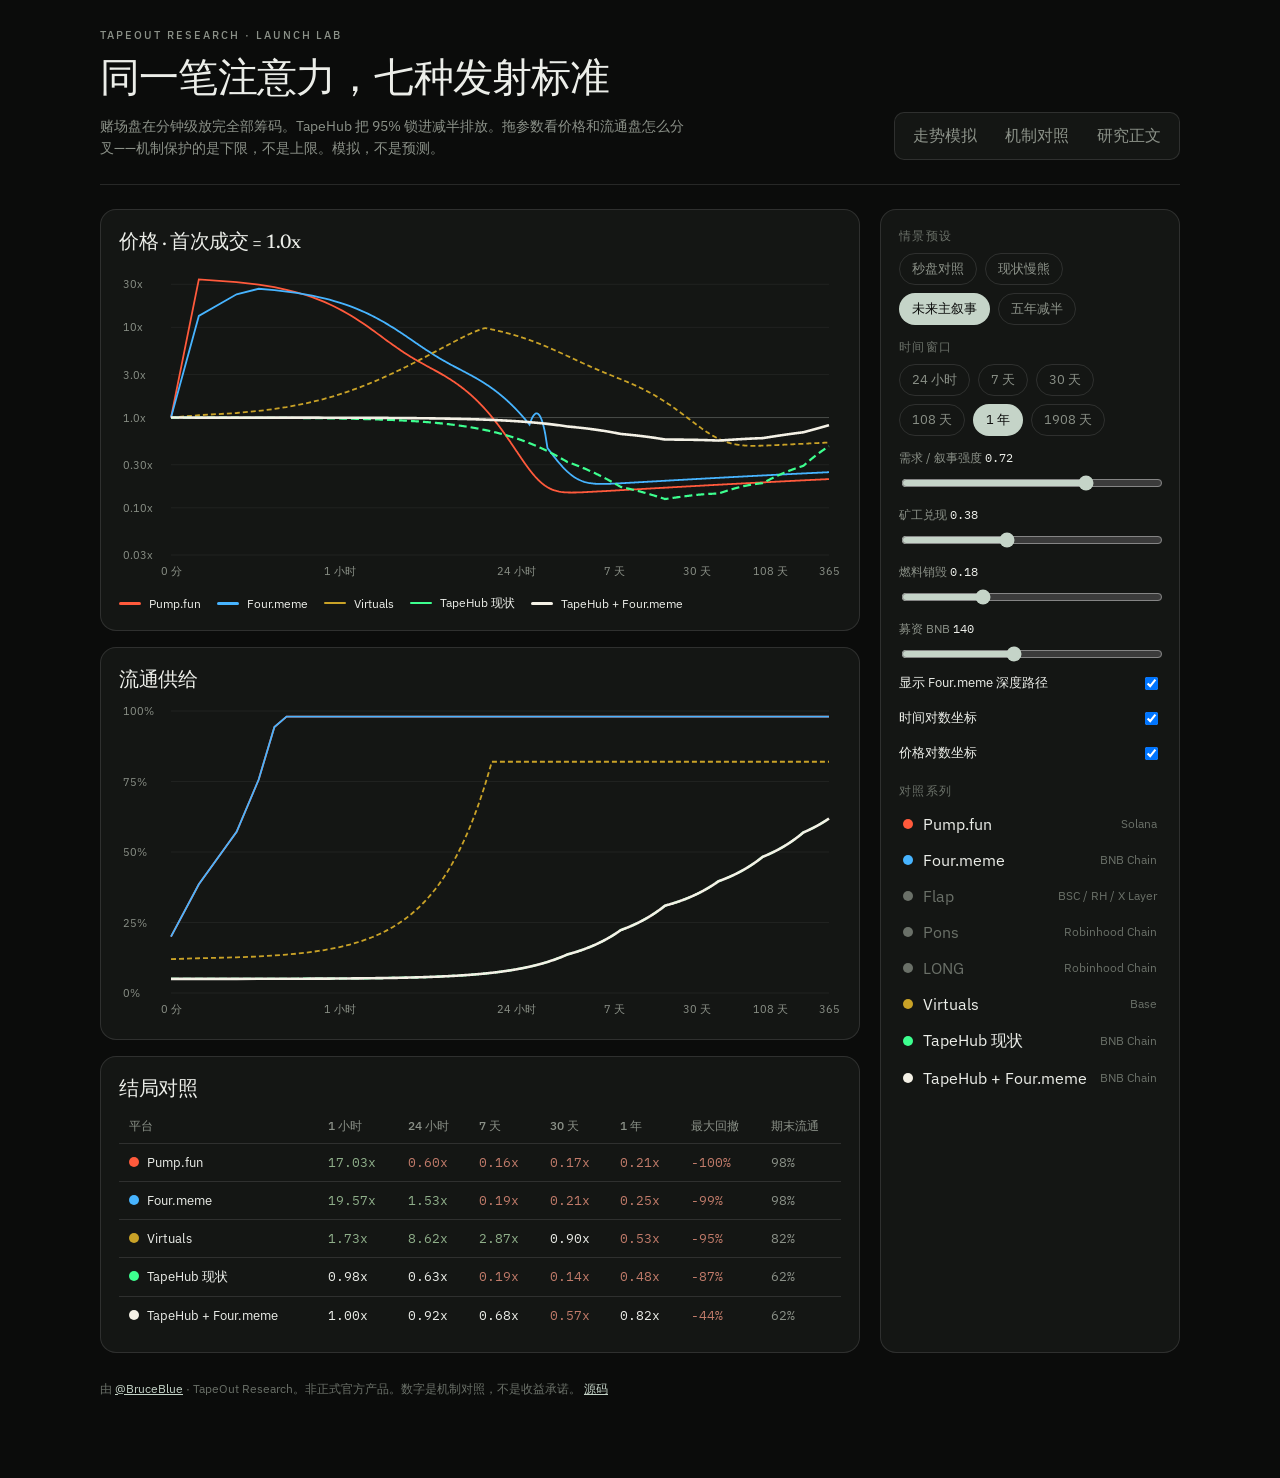
==== index.html @ 19668c2a "Launch Lab: TapeHub mechanism research and simulator" ====
<!DOCTYPE html>
<html lang="zh-CN">
<head>
  <meta charset="utf-8" />
  <meta name="viewport" content="width=device-width, initial-scale=1" />
  <title>Launch Lab · TapeOut Research</title>
  <meta name="description" content="对照 Pump.fun、Four.meme、Flap、Pons、LONG、Virtuals 与 TapeHub 的发射机制与代币走势模拟。" />
  <link rel="preconnect" href="https://fonts.googleapis.com" />
  <link rel="preconnect" href="https://fonts.gstatic.com" crossorigin />
  <link href="https://fonts.googleapis.com/css2?family=IBM+Plex+Mono:wght@400;500&family=IBM+Plex+Sans:ital,wght@0,400;0,500;0,600;1,400&family=Newsreader:opsz,wght@6..72,500;6..72,600&display=swap" rel="stylesheet" />
  <style>
    :root {
      --bg: #0b0c0b;
      --surface: #141614;
      --fg: #eceee9;
      --muted: #8b9188;
      --subtle: #6a7068;
      --border: rgba(236,238,233,.12);
      --ok: #8faf8a;
      --danger: #c17b6a;
      --accent: #c5d4c8;
      --pump: #ff5a3c;
      --four: #47b4ff;
      --flap: #e08a3c;
      --pons: #e06a9f;
      --long: #3d7cdb;
      --virtuals: #c9a227;
      --tapehub: #3dff8f;
      --tapehubFour: #f4f1e6;
    }
    * { box-sizing: border-box; }
    html, body { margin: 0; background: var(--bg); color: var(--fg); font-family: "IBM Plex Sans", system-ui, sans-serif; }
    button { font: inherit; cursor: pointer; }
    h1, h2 { font-family: Newsreader, Georgia, serif; font-weight: 500; letter-spacing: -.02em; }
    .wrap { max-width: 1120px; margin: 0 auto; padding: 28px 20px 80px; }
    header { display: flex; flex-wrap: wrap; justify-content: space-between; gap: 20px; align-items: end; border-bottom: 1px solid var(--border); padding-bottom: 24px; margin-bottom: 24px; }
    .kicker { font-size: 11px; letter-spacing: .18em; text-transform: uppercase; color: var(--muted); font-weight: 500; }
    h1 { font-size: clamp(28px, 4vw, 40px); margin: 8px 0 10px; }
    .lede { max-width: 42em; color: var(--muted); font-size: 14px; line-height: 1.6; margin: 0; }
    .tabs { display: flex; background: var(--surface); border-radius: 10px; padding: 4px; border: 1px solid var(--border); }
    .tabs button { border: 0; background: transparent; color: var(--muted); padding: 8px 14px; border-radius: 8px; }
    .tabs a.tab-link { color: var(--muted); padding: 8px 14px; border-radius: 8px; text-decoration: none; display: inline-block; }
    .layout { display: grid; grid-template-columns: 1fr 300px; gap: 20px; }
    @media (max-width: 900px) { .layout { grid-template-columns: 1fr; } }
    .card { background: var(--surface); border: 1px solid var(--border); border-radius: 16px; padding: 18px; }
    canvas { width: 100%; height: 320px; display: block; }
    .legend { display: flex; flex-wrap: wrap; gap: 10px 16px; margin-top: 12px; font-size: 12px; }
    .legend span { display: flex; align-items: center; gap: 8px; color: var(--fg); }
    .sw { width: 22px; height: 3px; border-radius: 2px; }
    .row { display: flex; flex-wrap: wrap; gap: 8px; margin-bottom: 14px; }
    .chip { border: 1px solid var(--border); background: transparent; color: var(--muted); border-radius: 999px; padding: 6px 12px; font-size: 13px; }
    .chip.on { background: var(--accent); color: #0b0c0b; border-color: transparent; }
    label.block { display: block; font-size: 12px; color: var(--muted); margin: 12px 0 6px; }
    input[type=range] { width: 100%; accent-color: var(--accent); }
    .val { font-family: "IBM Plex Mono", monospace; font-size: 12px; color: var(--fg); }
    .toggle { display: flex; align-items: center; justify-content: space-between; gap: 12px; padding: 8px 0; font-size: 13px; color: var(--fg); }
    .pads button { width: 100%; text-align: left; border: 0; background: transparent; color: var(--fg); display: flex; gap: 10px; align-items: center; padding: 8px 4px; border-radius: 8px; }
    .pads button.off { color: var(--subtle); }
    .dot { width: 10px; height: 10px; border-radius: 99px; flex: 0 0 auto; }
    table { width: 100%; border-collapse: collapse; font-size: 13px; }
    th { text-align: left; color: var(--muted); font-weight: 500; font-size: 12px; padding: 8px 10px; }
    td { padding: 10px; border-top: 1px solid var(--border); font-variant-numeric: tabular-nums; }
    .mono { font-family: "IBM Plex Mono", monospace; }
    .ok { color: var(--ok); }
    .bad { color: var(--danger); }
    .grid { display: grid; grid-template-columns: repeat(auto-fill, minmax(240px, 1fr)); gap: 12px; }
    .muted { color: var(--muted); }
    .subtle { color: var(--subtle); font-size: 12px; }
    .flow { display: grid; grid-template-columns: repeat(4, 1fr); gap: 10px; }
    @media (max-width: 700px) { .flow { grid-template-columns: 1fr 1fr; } }
    .step { background: var(--surface); border: 1px solid var(--border); border-radius: 12px; padding: 14px; }
    .step b { display: block; margin-bottom: 6px; }
    .hidden { display: none; }
    footer { margin-top: 28px; color: var(--subtle); font-size: 12px; }
    a { color: var(--accent); }
  </style>
</head>
<body>
  <div class="wrap">
    <header>
      <div>
        <div class="kicker">TapeOut Research · Launch Lab</div>
        <h1>同一笔注意力，七种发射标准</h1>
        <p class="lede">赌场盘在分钟级放完全部筹码。TapeHub 把 95% 锁进减半排放。拖参数看价格和流通盘怎么分叉——机制保护的是下限，不是上限。模拟，不是预测。</p>
      </div>
      <div class="tabs" id="tabs">
        <button class="on" data-tab="sim">走势模拟</button>
        <button data-tab="mech">机制对照</button>
        <a class="tab-link" href="research.html">研究正文</a>
      </div>
    </header>

    <section id="sim">
      <div class="layout">
        <div>
          <div class="card">
            <h2 style="margin:0 0 8px;font-size:20px">价格 · 首次成交 = 1.0x</h2>
            <canvas id="price" width="900" height="320"></canvas>
            <div class="legend" id="legend"></div>
          </div>
          <div class="card" style="margin-top:16px">
            <h2 style="margin:0 0 8px;font-size:20px">流通供给</h2>
            <canvas id="supply" width="900" height="240"></canvas>
          </div>
          <div class="card" style="margin-top:16px; overflow-x:auto">
            <h2 style="margin:0 0 8px;font-size:20px">结局对照</h2>
            <table id="table"></table>
          </div>
        </div>
        <aside class="card" id="controls"></aside>
      </div>
    </section>

    <section id="mech" class="hidden">
      <h2>两扇门，不要混着讲</h2>
      <div class="flow" style="margin:16px 0 28px">
        <div class="step"><b>TapeHub · Launch</b><span class="muted">Mint 晶体管 → 毕业 → 5 个合成矿机 → 减半挖代币。不画电路，不对 PoD 题目。</span></div>
        <div class="step"><b>Protocol · Build</b><span class="muted">NAND / LATCH 是生产资料。自己设计、流片、迎合 PoD，才进这条门。</span></div>
        <div class="step"><b>无预留 · 5% / 95%</b><span class="muted">毕业约 5% 进永久锁仓 LP，95% 要挖 1908 天。发起人不能预留。</span></div>
        <div class="step"><b>DeWEB</b><span class="muted">开发者一次上传、永久免费存。用户访问不需要钱包、不需要 gas，和 Web2 一样。</span></div>
      </div>
      <div class="grid" id="padGrid"></div>
    </section>

    <footer>
      由 <a href="https://x.com/BruceBlue">@BruceBlue</a> · TapeOut Research。非正式官方产品。数字是机制对照，不是收益承诺。 <a href="https://github.com/BruceLanLan/tapeout-launch-lab">源码</a>
    </footer>
  </div>
  <script src="app.js"></script>
</body>
</html>
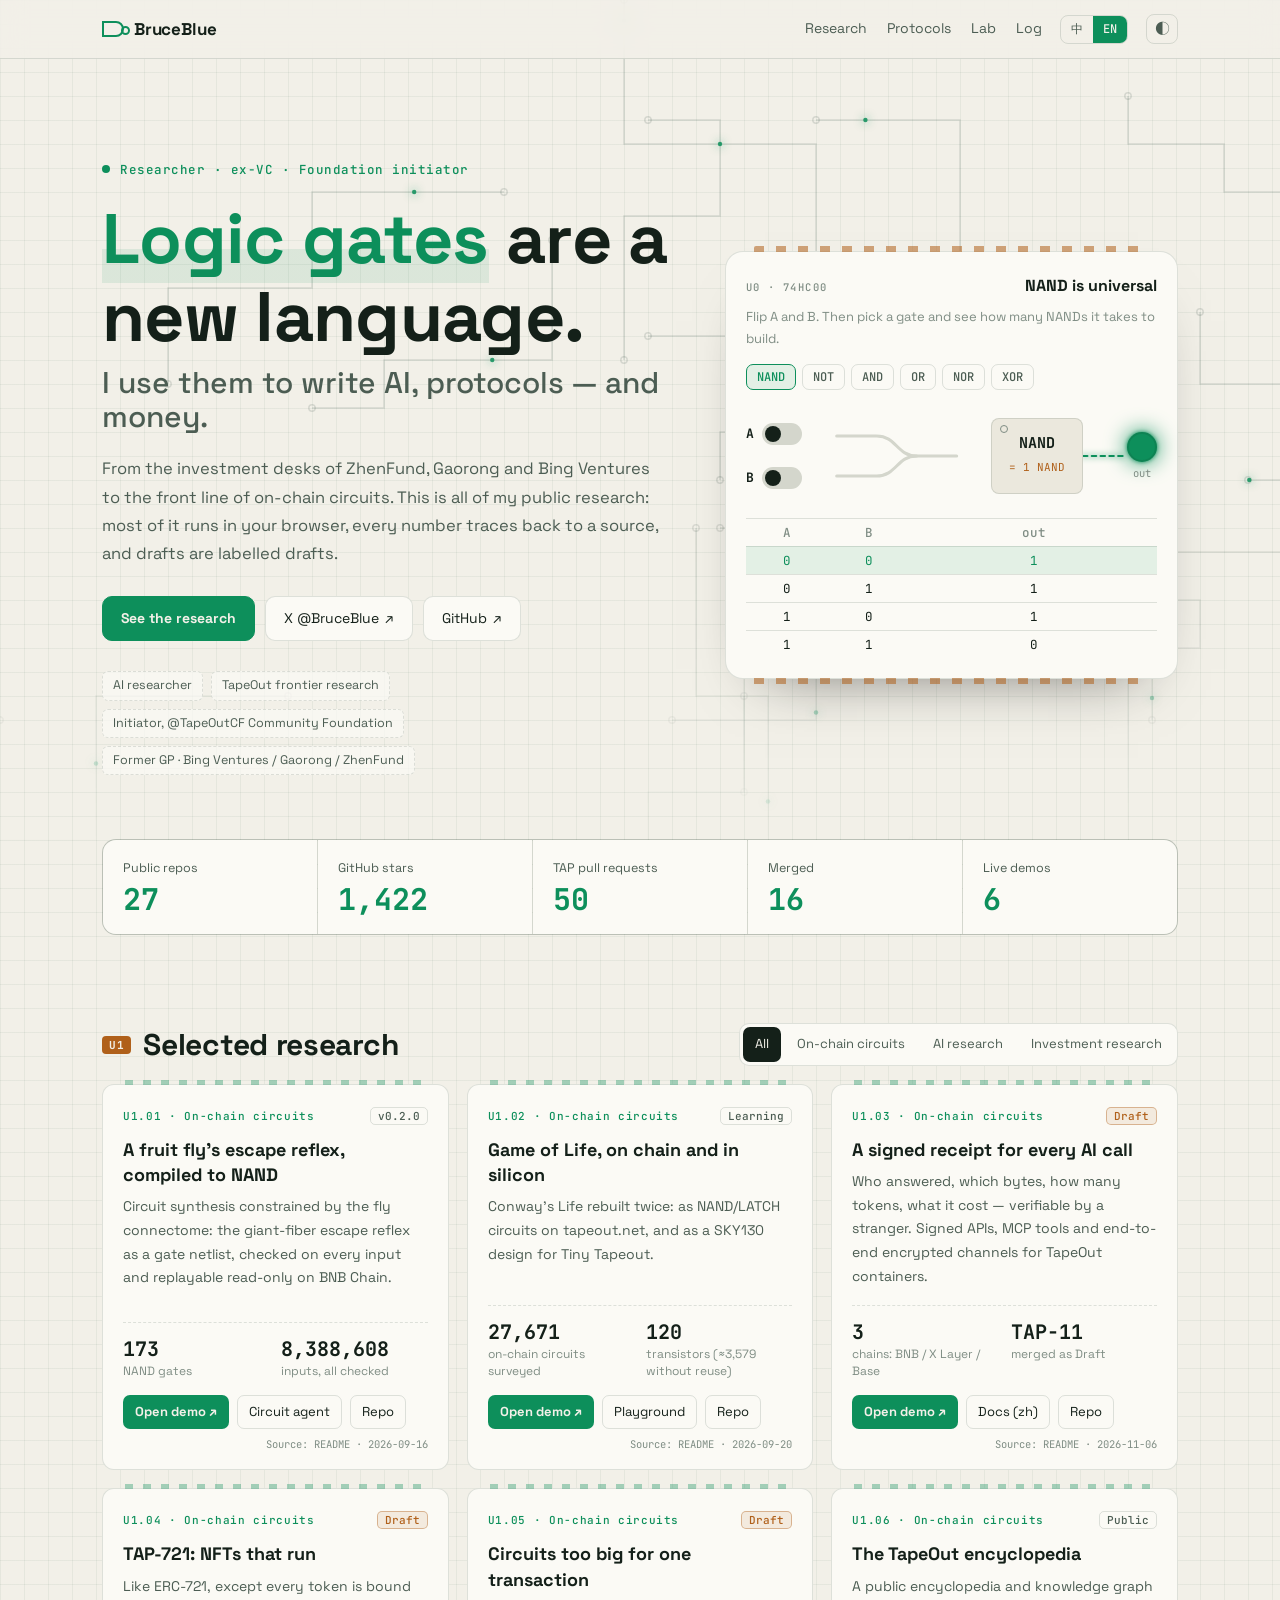
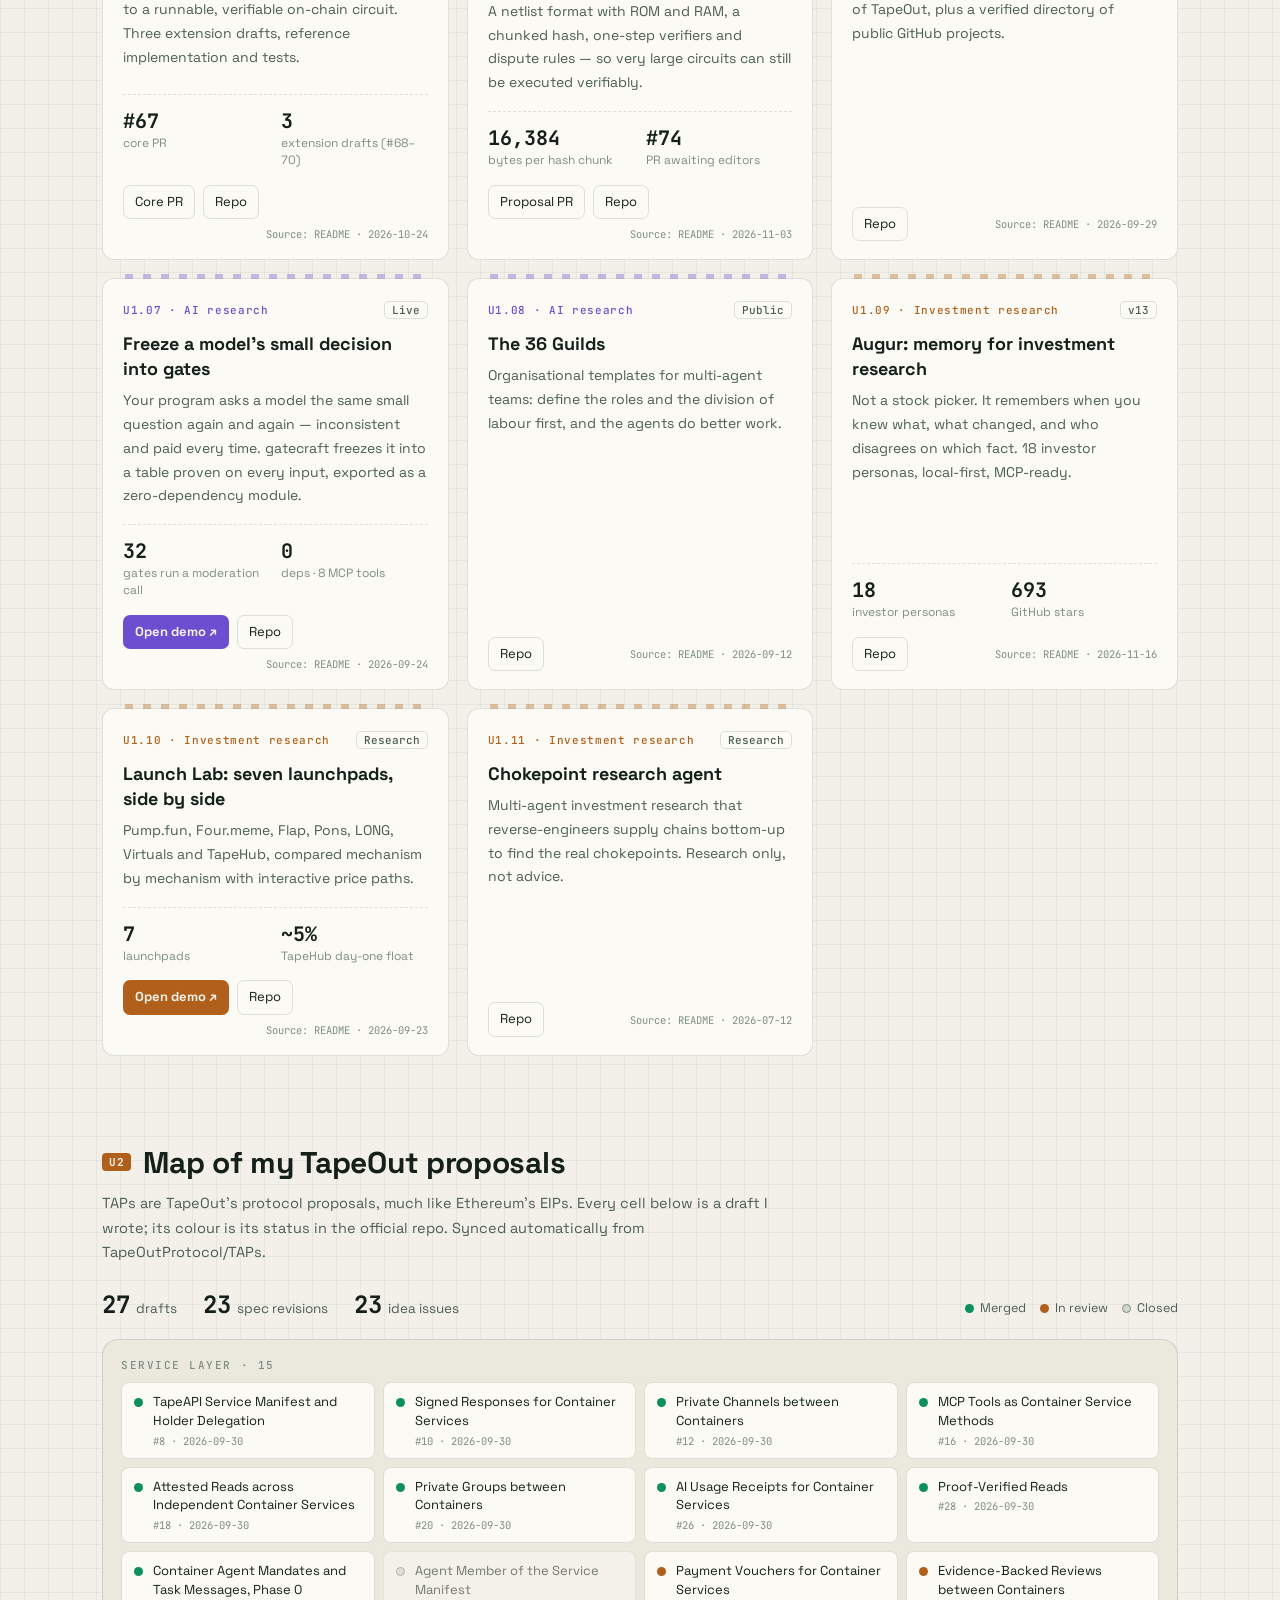
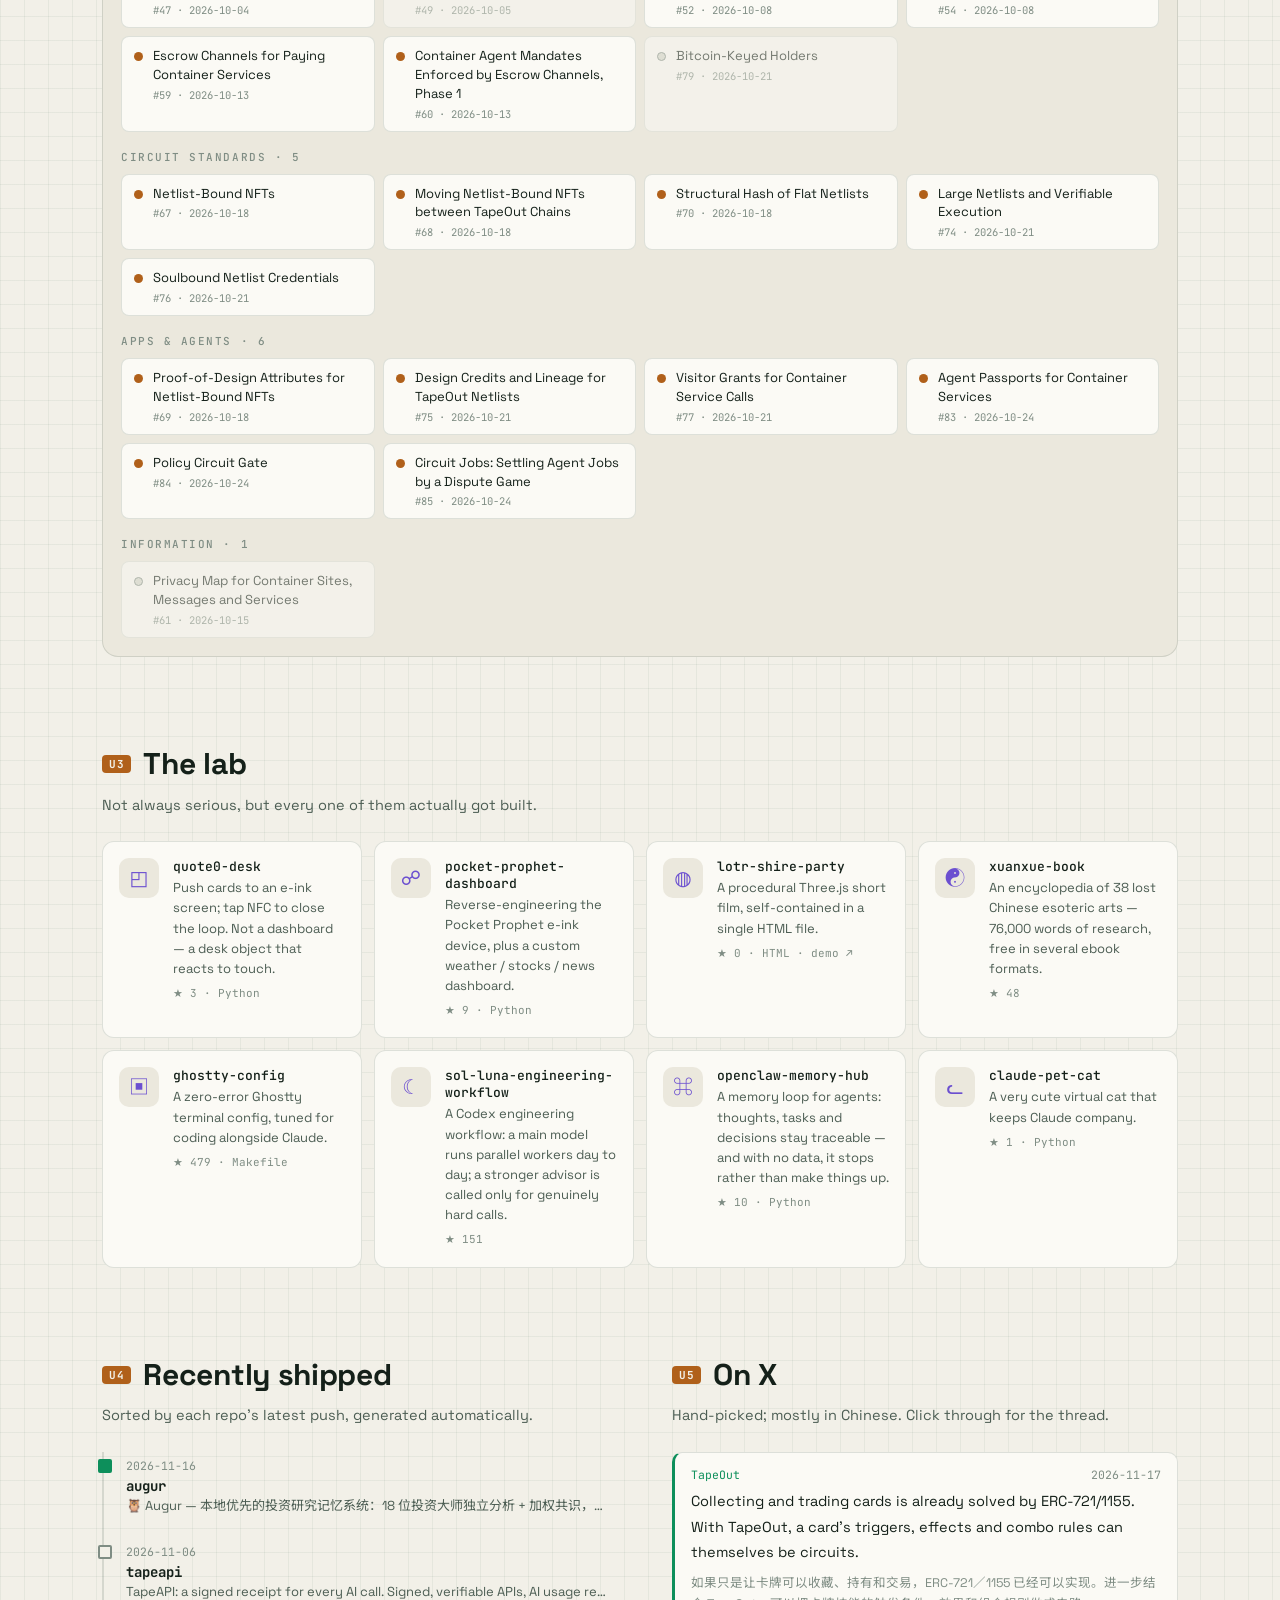
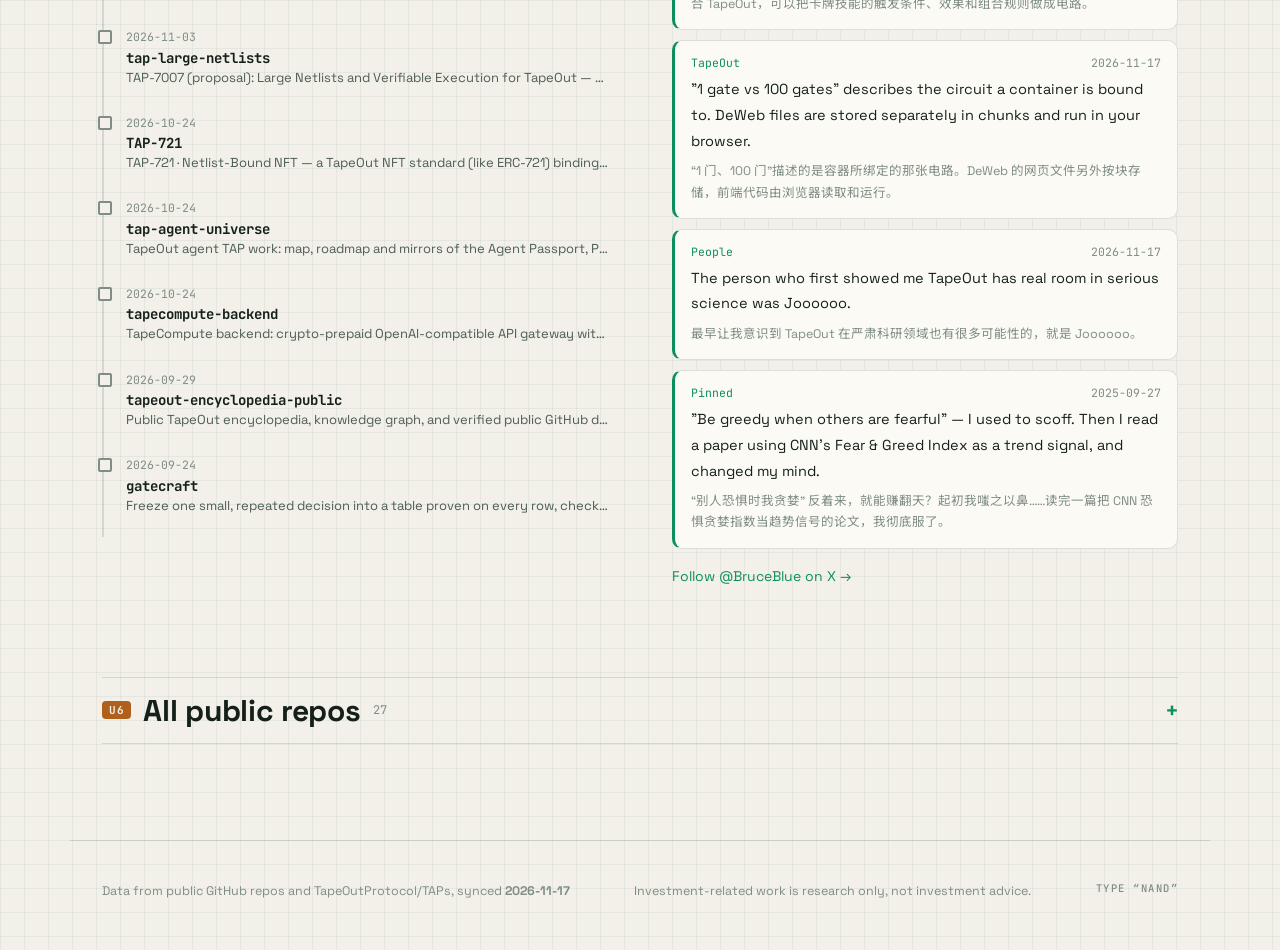
==== commit 14326784: "Update site 2026-11-17" ====
--- a/index.html
+++ b/index.html
@@ -1,131 +1,125 @@
-<!DOCTYPE html>
+<!doctype html>
 <html lang="zh-CN">
 <head>
   <meta charset="utf-8" />
   <meta name="viewport" content="width=device-width, initial-scale=1" />
-  <title>Launch Lab · TapeOut Research</title>
-  <meta name="description" content="对照 Pump.fun、Four.meme、Flap、Pons、LONG、Virtuals 与 TapeHub 的发射机制与代币走势模拟。" />
+  <title>BruceBlue · Research</title>
+  <meta name="description" content="BruceBlue — AI researcher, former VC, TapeOut frontier research. Public research on AI, on-chain circuits and protocols." />
+  <meta property="og:title" content="BruceBlue · 门电路是一种新语言" />
+  <meta property="og:description" content="AI、链上电路与协议提案的公开研究。大多数点开就能跑。" />
+  <link rel="icon" href="data:image/svg+xml,%3Csvg xmlns='http://www.w3.org/2000/svg' viewBox='0 0 32 32'%3E%3Crect width='32' height='32' rx='7' fill='%230b0f0d'/%3E%3Cpath d='M9 9h7a7 7 0 0 1 0 14H9z' fill='none' stroke='%2358f0a8' stroke-width='2.5'/%3E%3Ccircle cx='25.5' cy='16' r='2.4' fill='none' stroke='%2358f0a8' stroke-width='2'/%3E%3C/svg%3E" />
   <link rel="preconnect" href="https://fonts.googleapis.com" />
   <link rel="preconnect" href="https://fonts.gstatic.com" crossorigin />
-  <link href="https://fonts.googleapis.com/css2?family=IBM+Plex+Mono:wght@400;500&family=IBM+Plex+Sans:ital,wght@0,400;0,500;0,600;1,400&family=Newsreader:opsz,wght@6..72,500;6..72,600&display=swap" rel="stylesheet" />
-  <style>
-    :root {
-      --bg: #0b0c0b;
-      --surface: #141614;
-      --fg: #eceee9;
-      --muted: #8b9188;
-      --subtle: #6a7068;
-      --border: rgba(236,238,233,.12);
-      --ok: #8faf8a;
-      --danger: #c17b6a;
-      --accent: #c5d4c8;
-      --pump: #ff5a3c;
-      --four: #47b4ff;
-      --flap: #e08a3c;
-      --pons: #e06a9f;
-      --long: #3d7cdb;
-      --virtuals: #c9a227;
-      --tapehub: #3dff8f;
-      --tapehubFour: #f4f1e6;
-    }
-    * { box-sizing: border-box; }
-    html, body { margin: 0; background: var(--bg); color: var(--fg); font-family: "IBM Plex Sans", system-ui, sans-serif; }
-    button { font: inherit; cursor: pointer; }
-    h1, h2 { font-family: Newsreader, Georgia, serif; font-weight: 500; letter-spacing: -.02em; }
-    .wrap { max-width: 1120px; margin: 0 auto; padding: 28px 20px 80px; }
-    header { display: flex; flex-wrap: wrap; justify-content: space-between; gap: 20px; align-items: end; border-bottom: 1px solid var(--border); padding-bottom: 24px; margin-bottom: 24px; }
-    .kicker { font-size: 11px; letter-spacing: .18em; text-transform: uppercase; color: var(--muted); font-weight: 500; }
-    h1 { font-size: clamp(28px, 4vw, 40px); margin: 8px 0 10px; }
-    .lede { max-width: 42em; color: var(--muted); font-size: 14px; line-height: 1.6; margin: 0; }
-    .tabs { display: flex; background: var(--surface); border-radius: 10px; padding: 4px; border: 1px solid var(--border); }
-    .tabs button { border: 0; background: transparent; color: var(--muted); padding: 8px 14px; border-radius: 8px; }
-    .tabs a.tab-link { color: var(--muted); padding: 8px 14px; border-radius: 8px; text-decoration: none; display: inline-block; }
-    .layout { display: grid; grid-template-columns: 1fr 300px; gap: 20px; }
-    @media (max-width: 900px) { .layout { grid-template-columns: 1fr; } }
-    .card { background: var(--surface); border: 1px solid var(--border); border-radius: 16px; padding: 18px; }
-    canvas { width: 100%; height: 320px; display: block; }
-    .legend { display: flex; flex-wrap: wrap; gap: 10px 16px; margin-top: 12px; font-size: 12px; }
-    .legend span { display: flex; align-items: center; gap: 8px; color: var(--fg); }
-    .sw { width: 22px; height: 3px; border-radius: 2px; }
-    .row { display: flex; flex-wrap: wrap; gap: 8px; margin-bottom: 14px; }
-    .chip { border: 1px solid var(--border); background: transparent; color: var(--muted); border-radius: 999px; padding: 6px 12px; font-size: 13px; }
-    .chip.on { background: var(--accent); color: #0b0c0b; border-color: transparent; }
-    label.block { display: block; font-size: 12px; color: var(--muted); margin: 12px 0 6px; }
-    input[type=range] { width: 100%; accent-color: var(--accent); }
-    .val { font-family: "IBM Plex Mono", monospace; font-size: 12px; color: var(--fg); }
-    .toggle { display: flex; align-items: center; justify-content: space-between; gap: 12px; padding: 8px 0; font-size: 13px; color: var(--fg); }
-    .pads button { width: 100%; text-align: left; border: 0; background: transparent; color: var(--fg); display: flex; gap: 10px; align-items: center; padding: 8px 4px; border-radius: 8px; }
-    .pads button.off { color: var(--subtle); }
-    .dot { width: 10px; height: 10px; border-radius: 99px; flex: 0 0 auto; }
-    table { width: 100%; border-collapse: collapse; font-size: 13px; }
-    th { text-align: left; color: var(--muted); font-weight: 500; font-size: 12px; padding: 8px 10px; }
-    td { padding: 10px; border-top: 1px solid var(--border); font-variant-numeric: tabular-nums; }
-    .mono { font-family: "IBM Plex Mono", monospace; }
-    .ok { color: var(--ok); }
-    .bad { color: var(--danger); }
-    .grid { display: grid; grid-template-columns: repeat(auto-fill, minmax(240px, 1fr)); gap: 12px; }
-    .muted { color: var(--muted); }
-    .subtle { color: var(--subtle); font-size: 12px; }
-    .flow { display: grid; grid-template-columns: repeat(4, 1fr); gap: 10px; }
-    @media (max-width: 700px) { .flow { grid-template-columns: 1fr 1fr; } }
-    .step { background: var(--surface); border: 1px solid var(--border); border-radius: 12px; padding: 14px; }
-    .step b { display: block; margin-bottom: 6px; }
-    .hidden { display: none; }
-    footer { margin-top: 28px; color: var(--subtle); font-size: 12px; }
-    a { color: var(--accent); }
-  </style>
+  <link href="https://fonts.googleapis.com/css2?family=JetBrains+Mono:wght@400;500;700&family=Noto+Sans+SC:wght@400;500;700;900&family=Space+Grotesk:wght@500;700&display=swap" rel="stylesheet" />
+  <link rel="stylesheet" href="assets/style.css" />
 </head>
 <body>
-  <div class="wrap">
-    <header>
+  <canvas id="traces" aria-hidden="true"></canvas>
+
+  <header class="nav">
+    <div class="wrap nav-inner">
+      <a class="brand" href="#top"><span class="brand-gate" aria-hidden="true"></span>BruceBlue</a>
+      <nav>
+        <a href="#research" data-i="navResearch"></a>
+        <a href="#taps" data-i="navTaps"></a>
+        <a href="#lab" data-i="navLab"></a>
+        <a href="#log" data-i="navLog"></a>
+      </nav>
+      <div class="lang" role="group" aria-label="Language">
+        <button data-lang="zh">中</button><button data-lang="en">EN</button>
+      </div>
+      <button class="theme" id="theme" aria-label="Toggle theme">◐</button>
+    </div>
+  </header>
+
+  <main id="top">
+    <section class="hero wrap">
+      <div class="hero-text">
+        <p class="kicker"><span class="led"></span><span data-i="kicker"></span></p>
+        <h1><span class="h1a" data-i="h1a"></span><span class="h1b" data-i="h1b"></span></h1>
+        <p class="lede" data-i="lede"></p>
+        <div class="cta">
+          <a class="btn primary" href="#research" data-i="ctaResearch"></a>
+          <a class="btn" id="x-link" target="_blank" rel="noopener"><span data-i="ctaX"></span> ↗</a>
+          <a class="btn" id="gh-link" target="_blank" rel="noopener"><span data-i="ctaGh"></span> ↗</a>
+        </div>
+        <ul class="roles" id="roles"></ul>
+      </div>
+
+      <aside class="toy" aria-label="NAND toy">
+        <div class="toy-head"><span class="silk">U0 · 74HC00</span><b data-i="toyTitle"></b></div>
+        <p class="toy-hint" data-i="toyHint"></p>
+        <div class="gates" id="gates" role="tablist"></div>
+        <div class="board">
+          <div class="inputs">
+            <button class="sw" data-in="a" aria-pressed="false"><span>A</span><i></i></button>
+            <button class="sw" data-in="b" aria-pressed="false"><span>B</span><i></i></button>
+          </div>
+          <svg class="wire" viewBox="0 0 120 80" aria-hidden="true"><path id="wire-a" d="M0 20 H40 C60 20 60 40 80 40 H120"/><path id="wire-b" d="M0 60 H40 C60 60 60 40 80 40"/></svg>
+          <div class="chip"><b id="gate-name">NAND</b><small id="gate-count"></small></div>
+          <svg class="wire out" viewBox="0 0 60 80" aria-hidden="true"><path id="wire-o" d="M0 40 H60"/></svg>
+          <div class="lamp" id="lamp"><i></i><small data-i="toyOut"></small></div>
+        </div>
+        <table class="truth" id="truth"></table>
+      </aside>
+    </section>
+
+    <section class="wrap">
+      <dl class="stats" id="stats"></dl>
+    </section>
+
+    <section class="section wrap" id="research">
+      <div class="sec-head">
+        <span class="idx">U1</span><h2 data-i="secResearch"></h2>
+        <div class="filters" id="filters" role="tablist"></div>
+      </div>
+      <div class="grid" id="projects"></div>
+    </section>
+
+    <section class="section wrap" id="taps">
+      <div class="sec-head"><span class="idx">U2</span><h2 data-i="secTaps"></h2></div>
+      <p class="sec-lede" data-i="tapsLede"></p>
+      <div class="taps-summary" id="taps-summary"></div>
+      <div id="taps-map"></div>
+    </section>
+
+    <section class="section wrap" id="lab">
+      <div class="sec-head"><span class="idx">U3</span><h2 data-i="secLab"></h2></div>
+      <p class="sec-lede" data-i="labLede"></p>
+      <div class="lab" id="lab-grid"></div>
+    </section>
+
+    <section class="section wrap split" id="log">
       <div>
-        <div class="kicker">TapeOut Research · Launch Lab</div>
-        <h1>同一笔注意力，七种发射标准</h1>
-        <p class="lede">赌场盘在分钟级放完全部筹码。TapeHub 把 95% 锁进减半排放。拖参数看价格和流通盘怎么分叉——机制保护的是下限，不是上限。模拟，不是预测。</p>
+        <div class="sec-head"><span class="idx">U4</span><h2 data-i="secLog"></h2></div>
+        <p class="sec-lede" data-i="logNote"></p>
+        <ol class="timeline" id="timeline"></ol>
       </div>
-      <div class="tabs" id="tabs">
-        <button class="on" data-tab="sim">走势模拟</button>
-        <button data-tab="mech">机制对照</button>
-        <a class="tab-link" href="research.html">研究正文</a>
-      </div>
-    </header>
-
-    <section id="sim">
-      <div class="layout">
-        <div>
-          <div class="card">
-            <h2 style="margin:0 0 8px;font-size:20px">价格 · 首次成交 = 1.0x</h2>
-            <canvas id="price" width="900" height="320"></canvas>
-            <div class="legend" id="legend"></div>
-          </div>
-          <div class="card" style="margin-top:16px">
-            <h2 style="margin:0 0 8px;font-size:20px">流通供给</h2>
-            <canvas id="supply" width="900" height="240"></canvas>
-          </div>
-          <div class="card" style="margin-top:16px; overflow-x:auto">
-            <h2 style="margin:0 0 8px;font-size:20px">结局对照</h2>
-            <table id="table"></table>
-          </div>
-        </div>
-        <aside class="card" id="controls"></aside>
+      <div id="x">
+        <div class="sec-head"><span class="idx">U5</span><h2 data-i="secX"></h2></div>
+        <p class="sec-lede" data-i="xNote"></p>
+        <div class="posts" id="posts"></div>
+        <a class="more" id="x-more" target="_blank" rel="noopener" data-i="xMore"></a>
       </div>
     </section>
 
-    <section id="mech" class="hidden">
-      <h2>两扇门，不要混着讲</h2>
-      <div class="flow" style="margin:16px 0 28px">
-        <div class="step"><b>TapeHub · Launch</b><span class="muted">Mint 晶体管 → 毕业 → 5 个合成矿机 → 减半挖代币。不画电路，不对 PoD 题目。</span></div>
-        <div class="step"><b>Protocol · Build</b><span class="muted">NAND / LATCH 是生产资料。自己设计、流片、迎合 PoD，才进这条门。</span></div>
-        <div class="step"><b>无预留 · 5% / 95%</b><span class="muted">毕业约 5% 进永久锁仓 LP，95% 要挖 1908 天。发起人不能预留。</span></div>
-        <div class="step"><b>DeWEB</b><span class="muted">开发者一次上传、永久免费存。用户访问不需要钱包、不需要 gas，和 Web2 一样。</span></div>
-      </div>
-      <div class="grid" id="padGrid"></div>
+    <section class="section wrap" id="all">
+      <details class="all">
+        <summary><span class="idx">U6</span><h2 data-i="secAll"></h2><span class="count" id="repo-count"></span></summary>
+        <div class="repo-list" id="repos"></div>
+      </details>
     </section>
+  </main>
 
-    <footer>
-      由 <a href="https://x.com/BruceBlue">@BruceBlue</a> · TapeOut Research。非正式官方产品。数字是机制对照，不是收益承诺。 <a href="https://github.com/BruceLanLan/tapeout-launch-lab">源码</a>
-    </footer>
-  </div>
-  <script src="app.js"></script>
+  <footer class="wrap foot">
+    <span><span data-i="synced"></span> <b id="synced"></b></span>
+    <span data-i="disclaimer"></span>
+    <span class="silk">type “nand”</span>
+  </footer>
+  <div class="toast" id="toast" role="status"></div>
+
+  <script src="data/live.js"></script>
+  <script src="data/site.js"></script>
+  <script src="assets/app.js"></script>
 </body>
 </html>
--- a/assets/style.css
+++ b/assets/style.css
@@ -0,0 +1,251 @@
+/* ---------- tokens ---------- */
+:root {
+  --bg: #0b0f0d; --bg2: #0f1512; --surface: #121a16; --surface2: #17211c;
+  --ink: #e6efe9; --muted: #9fb0a6; --subtle: #66786d;
+  --line: rgba(160, 230, 190, 0.11); --grid: rgba(160, 230, 190, 0.045);
+  --signal: #58f0a8; --signal-soft: rgba(88, 240, 168, 0.12); --glow: 0 0 18px rgba(88, 240, 168, 0.45);
+  --copper: #e8a050; --copper-soft: rgba(232, 160, 80, 0.14);
+  --off: #2a3a31; --red: #ef7a6a;
+  --c-circuits: #58f0a8; --c-ai: #b69cff; --c-invest: #e8a050;
+  --mono: "JetBrains Mono", ui-monospace, Menlo, monospace;
+  --display: "Space Grotesk", "Noto Sans SC", system-ui, sans-serif;
+  --sans: "Noto Sans SC", -apple-system, "PingFang SC", system-ui, sans-serif;
+  color-scheme: dark;
+}
+:root[data-theme="light"] {
+  --bg: #f2f0e8; --bg2: #ebe8dd; --surface: #fbfaf5; --surface2: #f4f2ea;
+  --ink: #142019; --muted: #4c5d53; --subtle: #7f8d84;
+  --line: rgba(20, 50, 35, 0.13); --grid: rgba(20, 80, 55, 0.06);
+  --signal: #0d8f5b; --signal-soft: rgba(13, 143, 91, 0.1); --glow: 0 0 0 rgba(0,0,0,0);
+  --copper: #b0601a; --copper-soft: rgba(176, 96, 26, 0.1);
+  --off: #d4d6cc; --red: #c4442f;
+  --c-circuits: #0d8f5b; --c-ai: #6b4fd0; --c-invest: #b0601a;
+  color-scheme: light;
+}
+@media (prefers-color-scheme: light) {
+  :root:not([data-theme="dark"]) {
+    --bg: #f2f0e8; --bg2: #ebe8dd; --surface: #fbfaf5; --surface2: #f4f2ea;
+    --ink: #142019; --muted: #4c5d53; --subtle: #7f8d84;
+    --line: rgba(20, 50, 35, 0.13); --grid: rgba(20, 80, 55, 0.06);
+    --signal: #0d8f5b; --signal-soft: rgba(13, 143, 91, 0.1); --glow: 0 0 0 rgba(0,0,0,0);
+    --copper: #b0601a; --copper-soft: rgba(176, 96, 26, 0.1);
+    --off: #d4d6cc; --red: #c4442f;
+    --c-circuits: #0d8f5b; --c-ai: #6b4fd0; --c-invest: #b0601a;
+    color-scheme: light;
+  }
+}
+
+/* ---------- base ---------- */
+* { box-sizing: border-box; }
+html { scroll-behavior: smooth; scroll-padding-top: 72px; }
+body {
+  margin: 0; color: var(--ink); font: 15px/1.7 var(--sans); -webkit-font-smoothing: antialiased; overflow-x: clip;
+  background-color: var(--bg);
+  background-image: linear-gradient(var(--grid) 1px, transparent 1px), linear-gradient(90deg, var(--grid) 1px, transparent 1px);
+  background-size: 24px 24px;
+}
+:lang(en) body, html[lang="en"] body { font-family: var(--display); }
+a { color: inherit; }
+button { font: inherit; color: inherit; }
+.wrap { max-width: 1140px; margin: 0 auto; padding: 0 16px; position: relative; z-index: 1; }
+@media (min-width: 760px) { .wrap { padding: 0 32px; } }
+#traces { position: absolute; inset: 0 0 auto 0; width: 100%; height: 860px; z-index: 0; pointer-events: none;
+  mask-image: linear-gradient(#000 55%, transparent); -webkit-mask-image: linear-gradient(#000 55%, transparent); }
+.silk { font: 500 10.5px var(--mono); letter-spacing: .14em; text-transform: uppercase; color: var(--subtle); }
+::selection { background: var(--signal); color: var(--bg); }
+
+/* ---------- nav ---------- */
+.nav { position: sticky; top: 0; z-index: 20; background: color-mix(in srgb, var(--bg) 82%, transparent); backdrop-filter: blur(12px); border-bottom: 1px solid var(--line); }
+.nav-inner { display: flex; align-items: center; gap: 18px; height: 58px; }
+.brand { display: flex; align-items: center; gap: 10px; font: 700 17px var(--display); text-decoration: none; letter-spacing: -.01em; }
+.brand-gate { width: 22px; height: 16px; position: relative; border: 2px solid var(--signal); border-left-width: 2px; border-radius: 0 9px 9px 0; box-shadow: var(--glow); }
+.brand-gate::after { content: ""; position: absolute; right: -8px; top: 3px; width: 5px; height: 5px; border: 2px solid var(--signal); border-radius: 50%; }
+.nav nav { display: flex; gap: 20px; margin-left: auto; font-size: 14px; }
+.nav nav a { color: var(--muted); text-decoration: none; transition: color .15s; }
+.nav nav a:hover { color: var(--signal); }
+.lang { display: flex; border: 1px solid var(--line); border-radius: 8px; overflow: hidden; }
+.lang button { border: 0; background: transparent; padding: 5px 10px; font: 500 12px var(--mono); color: var(--muted); cursor: pointer; }
+.lang button[aria-pressed="true"] { background: var(--signal); color: var(--bg); }
+.theme { border: 1px solid var(--line); background: transparent; color: var(--muted); width: 32px; height: 30px; border-radius: 8px; cursor: pointer; }
+@media (max-width: 640px) { .nav nav { display: none; } .lang { margin-left: auto; } }
+
+/* ---------- hero ---------- */
+.hero { display: grid; grid-template-columns: 1fr; gap: 40px; padding-top: 64px; padding-bottom: 40px; align-items: center; }
+@media (min-width: 980px) { .hero { grid-template-columns: 1.25fr 1fr; gap: 56px; padding-top: 96px; padding-bottom: 64px; } }
+.kicker { display: inline-flex; align-items: center; gap: 10px; margin: 0 0 22px; font: 500 12.5px var(--mono); color: var(--signal); letter-spacing: .04em; }
+.led { width: 8px; height: 8px; border-radius: 50%; background: var(--signal); box-shadow: var(--glow); animation: blink 2.4s infinite; }
+@keyframes blink { 0%, 86%, 100% { opacity: 1; } 90% { opacity: .25; } }
+h1 { margin: 0 0 22px; font-family: var(--sans); font-weight: 900; letter-spacing: -.02em; line-height: 1.12; }
+html[lang="en"] h1 { font-family: var(--display); font-weight: 700; letter-spacing: -.03em; }
+.h1a { display: block; font-size: clamp(30px, 8.6vw, 70px); }
+@media (min-width: 760px) { .h1a { font-size: clamp(44px, 6.4vw, 70px); } }
+.h1b { display: block; margin-top: 10px; font-size: clamp(20px, 2.8vw, 30px); font-weight: 500; color: var(--muted); letter-spacing: 0; }
+.h1b em { font-style: normal; color: var(--signal); }
+.hl { background: linear-gradient(transparent 62%, var(--signal-soft) 62%); color: var(--signal); text-shadow: var(--glow); }
+.lede { max-width: 36em; color: var(--muted); font-size: 16.5px; margin: 0 0 28px; }
+.cta { display: flex; flex-wrap: wrap; gap: 10px; }
+.btn { display: inline-flex; align-items: center; gap: 6px; padding: 10px 18px; border-radius: 10px; border: 1px solid var(--line); text-decoration: none; font-size: 14px; background: var(--surface); transition: border-color .15s, transform .15s, box-shadow .15s; }
+.btn:hover { border-color: var(--signal); transform: translateY(-1px); }
+.btn.primary { background: var(--signal); color: var(--bg); border-color: var(--signal); font-weight: 700; box-shadow: var(--glow); }
+.roles { list-style: none; display: flex; flex-wrap: wrap; gap: 8px; padding: 0; margin: 30px 0 0; }
+.roles li { font-size: 12.5px; color: var(--muted); border: 1px dashed var(--line); border-radius: 6px; padding: 3px 10px; background: color-mix(in srgb, var(--surface) 70%, transparent); }
+
+/* ---------- NAND toy ---------- */
+.toy { position: relative; background: var(--surface); border: 1px solid var(--line); border-radius: 18px; padding: 20px; box-shadow: 0 30px 60px -40px rgba(0,0,0,.6); }
+.toy::before, .toy::after { content: ""; position: absolute; left: 28px; right: 28px; height: 6px;
+  background: repeating-linear-gradient(90deg, var(--copper) 0 10px, transparent 10px 22px); opacity: .55; }
+.toy::before { top: -6px; border-radius: 2px 2px 0 0; } .toy::after { bottom: -6px; }
+.toy-head { display: flex; justify-content: space-between; align-items: baseline; gap: 10px; }
+.toy-head b { font-size: 16px; }
+.toy-hint { color: var(--subtle); font-size: 13px; margin: 6px 0 14px; }
+.gates { display: flex; gap: 6px; flex-wrap: wrap; margin-bottom: 16px; }
+.gates button { border: 1px solid var(--line); background: transparent; border-radius: 7px; padding: 4px 10px; font: 500 12px var(--mono); color: var(--muted); cursor: pointer; }
+.gates button[aria-selected="true"] { border-color: var(--signal); color: var(--signal); background: var(--signal-soft); }
+.board { display: grid; grid-template-columns: auto 1fr auto 44px auto; align-items: center; gap: 0; padding: 10px 0; }
+.inputs { display: flex; flex-direction: column; gap: 22px; }
+.sw { display: flex; align-items: center; gap: 8px; border: 0; background: none; cursor: pointer; padding: 0; font: 700 13px var(--mono); }
+.sw i { width: 40px; height: 22px; border-radius: 11px; background: var(--off); position: relative; transition: background .2s; }
+.sw i::after { content: ""; position: absolute; top: 3px; left: 3px; width: 16px; height: 16px; border-radius: 50%; background: var(--ink); transition: transform .2s; }
+.sw[aria-pressed="true"] i { background: var(--signal); box-shadow: var(--glow); }
+.sw[aria-pressed="true"] i::after { transform: translateX(18px); background: var(--bg); }
+.wire { width: 100%; height: 80px; overflow: visible; }
+.wire path { fill: none; stroke: var(--off); stroke-width: 3; stroke-linecap: round; transition: stroke .2s; }
+.wire path.on { stroke: var(--signal); filter: drop-shadow(0 0 4px var(--signal)); stroke-dasharray: 6 6; animation: flow .6s linear infinite; }
+@keyframes flow { to { stroke-dashoffset: -12; } }
+.chip { min-width: 92px; padding: 14px 10px; text-align: center; border-radius: 8px; background: var(--bg2); border: 1px solid var(--line); position: relative; }
+.chip::before { content: ""; position: absolute; left: 8px; top: 6px; width: 6px; height: 6px; border-radius: 50%; border: 1px solid var(--subtle); }
+.chip b { display: block; font: 700 15px var(--mono); }
+.chip small { font: 11px var(--mono); color: var(--copper); }
+.lamp { display: flex; flex-direction: column; align-items: center; gap: 4px; }
+.lamp i { width: 30px; height: 30px; border-radius: 50%; background: var(--off); border: 2px solid var(--line); transition: all .2s; }
+.lamp.on i { background: var(--signal); box-shadow: 0 0 22px var(--signal), 0 0 4px var(--signal); }
+.lamp small { font: 10.5px var(--mono); color: var(--subtle); }
+.truth { width: 100%; border-collapse: collapse; margin-top: 12px; font: 12.5px var(--mono); }
+.truth th, .truth td { padding: 5px 0; text-align: center; border-top: 1px solid var(--line); }
+.truth th { color: var(--subtle); font-weight: 500; }
+.truth tr.cur td { color: var(--signal); background: var(--signal-soft); }
+
+/* ---------- stats ---------- */
+.stats { display: grid; grid-template-columns: repeat(2, 1fr); gap: 1px; margin: 0; background: var(--line); border: 1px solid var(--line); border-radius: 14px; overflow: hidden; }
+@media (min-width: 760px) { .stats { grid-template-columns: repeat(5, 1fr); } }
+.stats div { background: var(--surface); padding: 18px 20px; }
+.stats div:last-child:nth-child(odd) { grid-column: span 2; }
+@media (min-width: 760px) { .stats div:last-child:nth-child(odd) { grid-column: auto; } }
+.stats dt { font-size: 12.5px; color: var(--muted); }
+.stats dd { margin: 4px 0 0; font: 700 30px/1.1 var(--mono); color: var(--signal); text-shadow: var(--glow); font-variant-numeric: tabular-nums; }
+
+/* ---------- sections ---------- */
+.section { padding-top: 88px; }
+.sec-head { display: flex; align-items: center; flex-wrap: wrap; gap: 12px; margin-bottom: 10px; }
+.idx { font: 700 11px var(--mono); color: var(--bg); background: var(--copper); padding: 2px 7px; border-radius: 4px; letter-spacing: .06em; }
+h2 { font: 900 clamp(24px, 3vw, 30px)/1.25 var(--sans); margin: 0; letter-spacing: -.01em; }
+html[lang="en"] h2 { font-family: var(--display); font-weight: 700; }
+.sec-lede { color: var(--muted); font-size: 14.5px; margin: 0 0 24px; max-width: 46em; }
+.filters { display: flex; gap: 4px; margin-left: auto; background: var(--surface); border: 1px solid var(--line); border-radius: 10px; padding: 3px; flex-wrap: wrap; }
+.filters button { border: 0; background: transparent; color: var(--muted); padding: 6px 12px; border-radius: 7px; font-size: 13px; cursor: pointer; }
+.filters button[aria-selected="true"] { background: var(--ink); color: var(--bg); }
+@media (max-width: 640px) { .filters { margin-left: 0; width: 100%; } .section { padding-top: 64px; } }
+
+/* ---------- project chips ---------- */
+.grid { display: grid; grid-template-columns: 1fr; gap: 18px; margin-top: 18px; }
+@media (min-width: 720px) { .grid { grid-template-columns: repeat(2, 1fr); } }
+@media (min-width: 1040px) { .grid { grid-template-columns: repeat(3, 1fr); } }
+.grid > *, .split > div, .repo, .lab > * { min-width: 0; }
+.card { position: relative; display: flex; flex-direction: column; background: var(--surface); border: 1px solid var(--line); border-radius: 12px; padding: 22px 20px 18px; transition: transform .2s, border-color .2s, box-shadow .2s; }
+.card::before { content: ""; position: absolute; top: -5px; left: 22px; right: 22px; height: 5px; opacity: .35; transition: opacity .2s;
+  background: repeating-linear-gradient(90deg, var(--pc) 0 8px, transparent 8px 18px); }
+.card:hover { transform: translateY(-3px); border-color: color-mix(in srgb, var(--pc) 55%, transparent); box-shadow: 0 18px 40px -26px var(--pc); }
+.card:hover::before { opacity: 1; }
+.card-top { display: flex; justify-content: space-between; align-items: center; gap: 8px; margin-bottom: 12px; }
+.ref { font: 500 11px var(--mono); color: var(--pc); letter-spacing: .06em; }
+.status { font: 500 11px var(--mono); color: var(--muted); border: 1px solid var(--line); border-radius: 5px; padding: 1px 7px; }
+.status.draft { color: var(--copper); border-color: color-mix(in srgb, var(--copper) 40%, transparent); background: var(--copper-soft); }
+.card h3 { font-size: 18px; line-height: 1.4; margin: 0 0 8px; font-weight: 700; }
+.card p { color: var(--muted); font-size: 14px; margin: 0 0 16px; }
+.metrics { display: grid; grid-template-columns: 1fr 1fr; gap: 12px; margin: auto 0 16px; padding-top: 14px; border-top: 1px dashed var(--line); }
+.metrics b { display: block; font: 700 20px/1.2 var(--mono); color: var(--ink); }
+.metrics span { font-size: 12px; color: var(--subtle); line-height: 1.4; display: block; margin-top: 2px; }
+.links { display: flex; flex-wrap: wrap; align-items: center; gap: 8px; font-size: 13px; }
+.links a { text-decoration: none; padding: 5px 11px; border-radius: 7px; border: 1px solid var(--line); transition: border-color .15s; }
+.links a.demo { background: var(--pc); color: var(--bg); border-color: transparent; font-weight: 700; }
+.links a:hover { border-color: var(--pc); }
+.src { margin-left: auto; font: 10.5px var(--mono); color: var(--subtle); }
+
+/* ---------- TAP map ---------- */
+.taps-summary { display: flex; flex-wrap: wrap; gap: 10px 26px; align-items: baseline; margin-bottom: 18px; font-size: 13.5px; color: var(--muted); }
+.taps-summary b { font: 700 24px var(--mono); color: var(--ink); margin-right: 6px; }
+.legend { display: flex; gap: 14px; margin-left: auto; font-size: 12.5px; }
+.legend span { display: inline-flex; align-items: center; gap: 6px; }
+.dot { width: 9px; height: 9px; border-radius: 50%; display: inline-block; flex: none; }
+.dot.MERGED { background: var(--signal); box-shadow: var(--glow); }
+.dot.OPEN { background: var(--copper); }
+.dot.CLOSED { background: var(--off); border: 1px solid var(--subtle); }
+.die { background: var(--bg2); border: 1px solid var(--line); border-radius: 16px; padding: 18px; position: relative; }
+.die-group + .die-group { margin-top: 18px; }
+.die-group h4 { margin: 0 0 10px; font: 500 11px var(--mono); letter-spacing: .14em; text-transform: uppercase; color: var(--subtle); }
+.cells { display: grid; grid-template-columns: repeat(auto-fill, minmax(210px, 1fr)); gap: 8px; }
+.cell { display: flex; gap: 10px; align-items: flex-start; text-decoration: none; padding: 10px 12px; border-radius: 8px; background: var(--surface); border: 1px solid var(--line); font-size: 13px; line-height: 1.45; transition: transform .15s, border-color .15s; }
+.cell:hover { transform: translateY(-2px); border-color: var(--signal); }
+.cell .dot { margin-top: 5px; }
+.cell small { display: block; font: 10.5px var(--mono); color: var(--subtle); margin-top: 3px; }
+.cell.CLOSED { opacity: .55; }
+
+/* ---------- lab ---------- */
+.lab { display: grid; grid-template-columns: repeat(auto-fill, minmax(240px, 1fr)); gap: 12px; }
+.lab a { display: flex; gap: 14px; text-decoration: none; padding: 16px; border-radius: 12px; border: 1px solid var(--line); background: var(--surface); transition: transform .2s, border-color .2s; }
+.lab a:hover { transform: rotate(-.6deg) translateY(-2px); border-color: var(--c-ai); }
+.lab .ic { flex: none; width: 40px; height: 40px; display: grid; place-items: center; border-radius: 10px; background: var(--bg2); font-size: 20px; color: var(--c-ai); }
+.lab b { display: block; font: 500 13px var(--mono); }
+.lab p { margin: 3px 0 0; font-size: 13px; color: var(--muted); line-height: 1.55; }
+.lab .meta { font: 11px var(--mono); color: var(--subtle); margin-top: 6px; }
+
+/* ---------- log + X ---------- */
+.split { display: grid; grid-template-columns: 1fr; gap: 56px; }
+@media (min-width: 940px) { .split { grid-template-columns: 1fr 1fr; gap: 64px; } }
+.timeline { list-style: none; margin: 0; padding: 0; border-left: 2px solid var(--line); }
+.timeline li { position: relative; padding: 0 0 20px 22px; }
+.timeline li::before { content: ""; position: absolute; left: -6px; top: 7px; width: 10px; height: 10px; border-radius: 2px; background: var(--bg); border: 2px solid var(--subtle); }
+.timeline li:first-child::before { border-color: var(--signal); background: var(--signal); box-shadow: var(--glow); }
+.timeline time { font: 11.5px var(--mono); color: var(--subtle); }
+.timeline a { display: block; font: 700 14px var(--mono); text-decoration: none; }
+.timeline a:hover { color: var(--signal); }
+.timeline span { display: block; color: var(--muted); font-size: 13px; overflow: hidden; text-overflow: ellipsis; white-space: nowrap; }
+.posts { display: flex; flex-direction: column; gap: 10px; }
+.post { display: block; text-decoration: none; background: var(--surface); border: 1px solid var(--line); border-left: 3px solid var(--signal); border-radius: 10px; padding: 14px 16px; transition: transform .15s; }
+.post:hover { transform: translateX(3px); }
+.post-meta { display: flex; justify-content: space-between; font: 11.5px var(--mono); color: var(--subtle); margin-bottom: 6px; }
+.post-meta em { font-style: normal; color: var(--signal); }
+.post q { quotes: none; font-size: 14.5px; }
+.post .orig { display: block; margin-top: 8px; font-size: 12.5px; color: var(--subtle); }
+.more { display: inline-block; margin-top: 16px; font-size: 14px; color: var(--signal); text-decoration: none; }
+
+/* ---------- all repos ---------- */
+.all summary { display: flex; align-items: center; gap: 12px; cursor: pointer; list-style: none; padding: 14px 0; border-top: 1px solid var(--line); border-bottom: 1px solid var(--line); }
+.all summary::-webkit-details-marker { display: none; }
+.all summary::after { content: "+"; margin-left: auto; font: 700 20px var(--mono); color: var(--signal); }
+.all[open] summary::after { content: "–"; }
+.count { font: 12px var(--mono); color: var(--subtle); }
+.repo-list { display: grid; grid-template-columns: 1fr; }
+@media (min-width: 760px) { .repo-list { grid-template-columns: 1fr 1fr; column-gap: 36px; } }
+.repo { display: grid; grid-template-columns: 1fr auto; gap: 2px 12px; padding: 12px 0; border-bottom: 1px solid var(--line); text-decoration: none; }
+.repo:hover .rn { color: var(--signal); }
+.rn { font: 500 13.5px var(--mono); }
+.rs { font: 11.5px var(--mono); color: var(--subtle); text-align: right; }
+.rd { grid-column: 1 / -1; color: var(--muted); font-size: 13px; overflow: hidden; text-overflow: ellipsis; white-space: nowrap; }
+
+/* ---------- footer + toast ---------- */
+.foot { display: flex; flex-wrap: wrap; justify-content: space-between; gap: 10px; color: var(--subtle); font-size: 12.5px; padding-top: 40px; padding-bottom: 48px; margin-top: 96px; border-top: 1px solid var(--line); }
+.toast { position: fixed; left: 50%; bottom: 28px; transform: translate(-50%, 30px); opacity: 0; pointer-events: none; z-index: 50;
+  background: var(--signal); color: var(--bg); font: 700 14px var(--mono); padding: 12px 18px; border-radius: 10px; box-shadow: var(--glow); transition: all .35s; }
+.toast.show { opacity: 1; transform: translate(-50%, 0); }
+
+.reveal { opacity: 0; transform: translateY(14px); transition: opacity .6s, transform .6s; }
+.reveal.in { opacity: 1; transform: none; }
+@media (prefers-reduced-motion: reduce) {
+  *, *::before, *::after { animation: none !important; transition: none !important; }
+  .reveal { opacity: 1; transform: none; }
+}
+@media (max-width: 420px) {
+  .board { grid-template-columns: auto 1fr auto 28px auto; }
+  .chip { min-width: 76px; }
+}
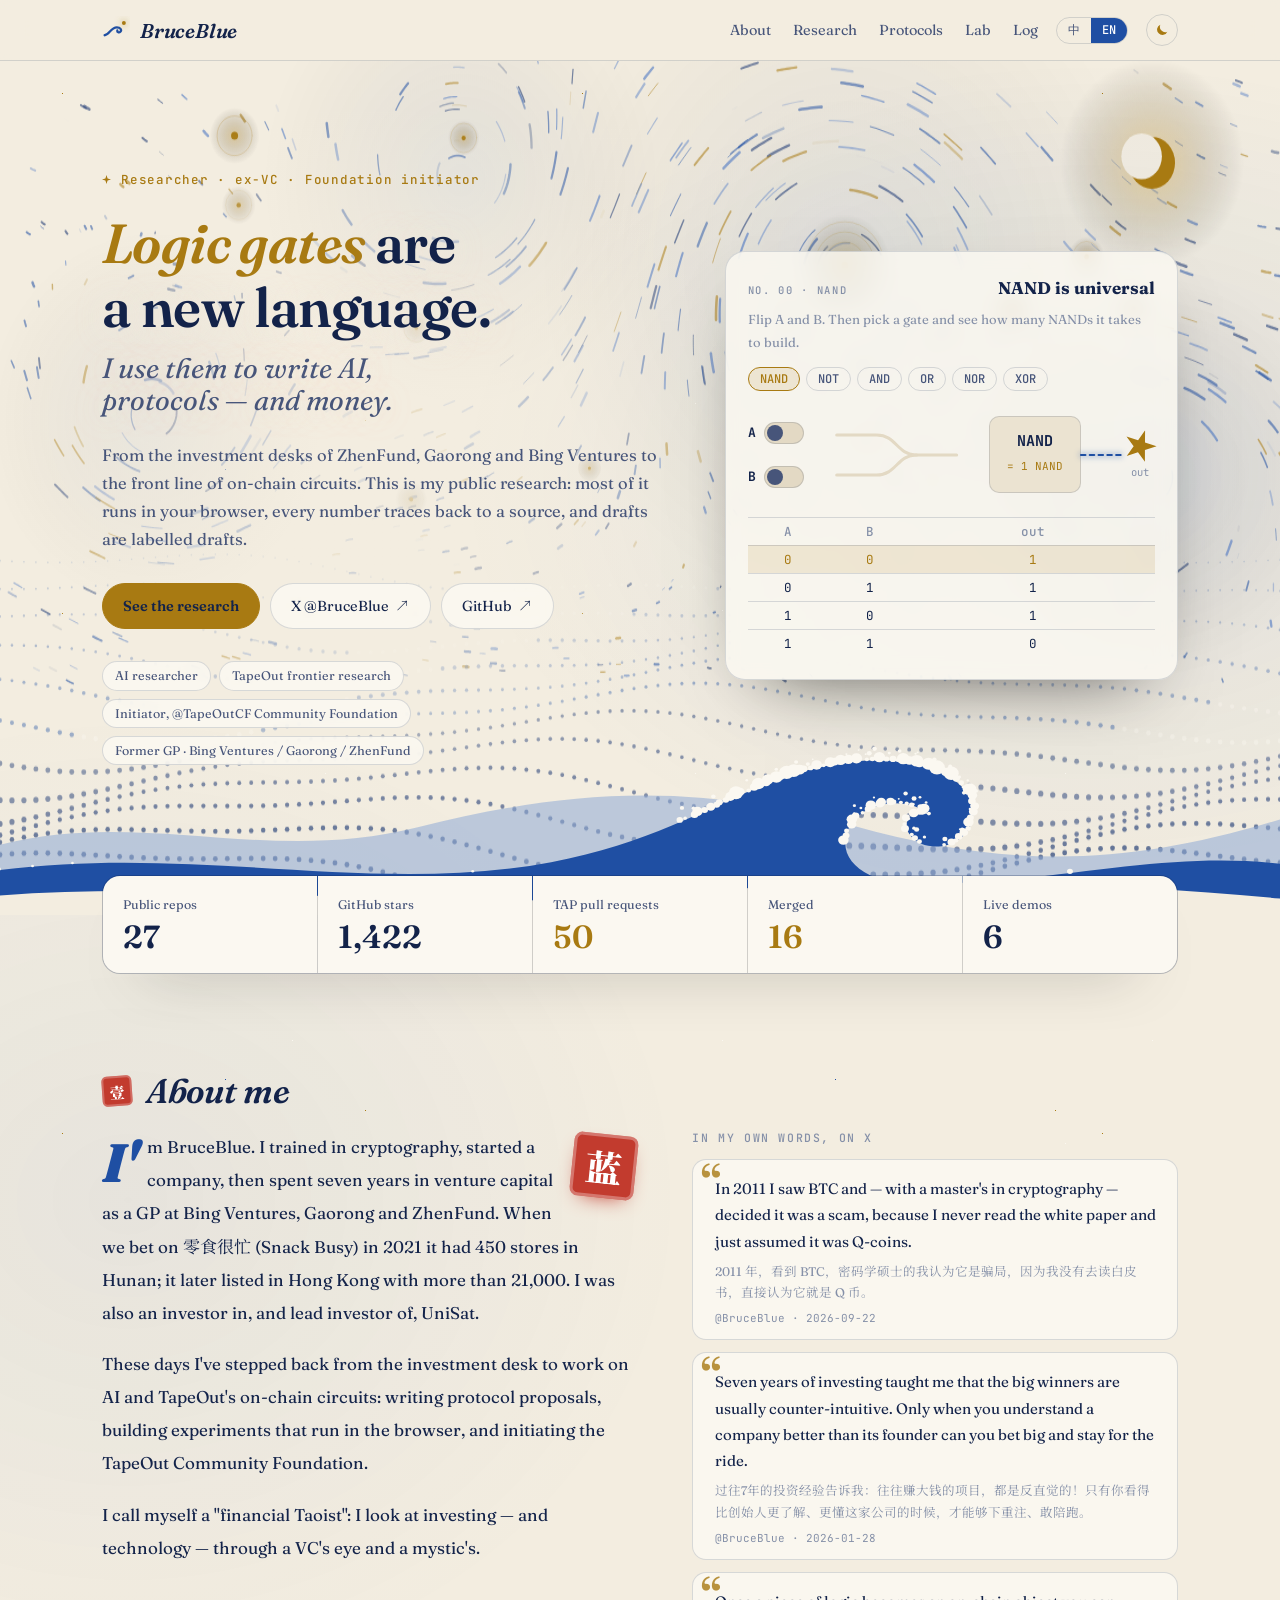
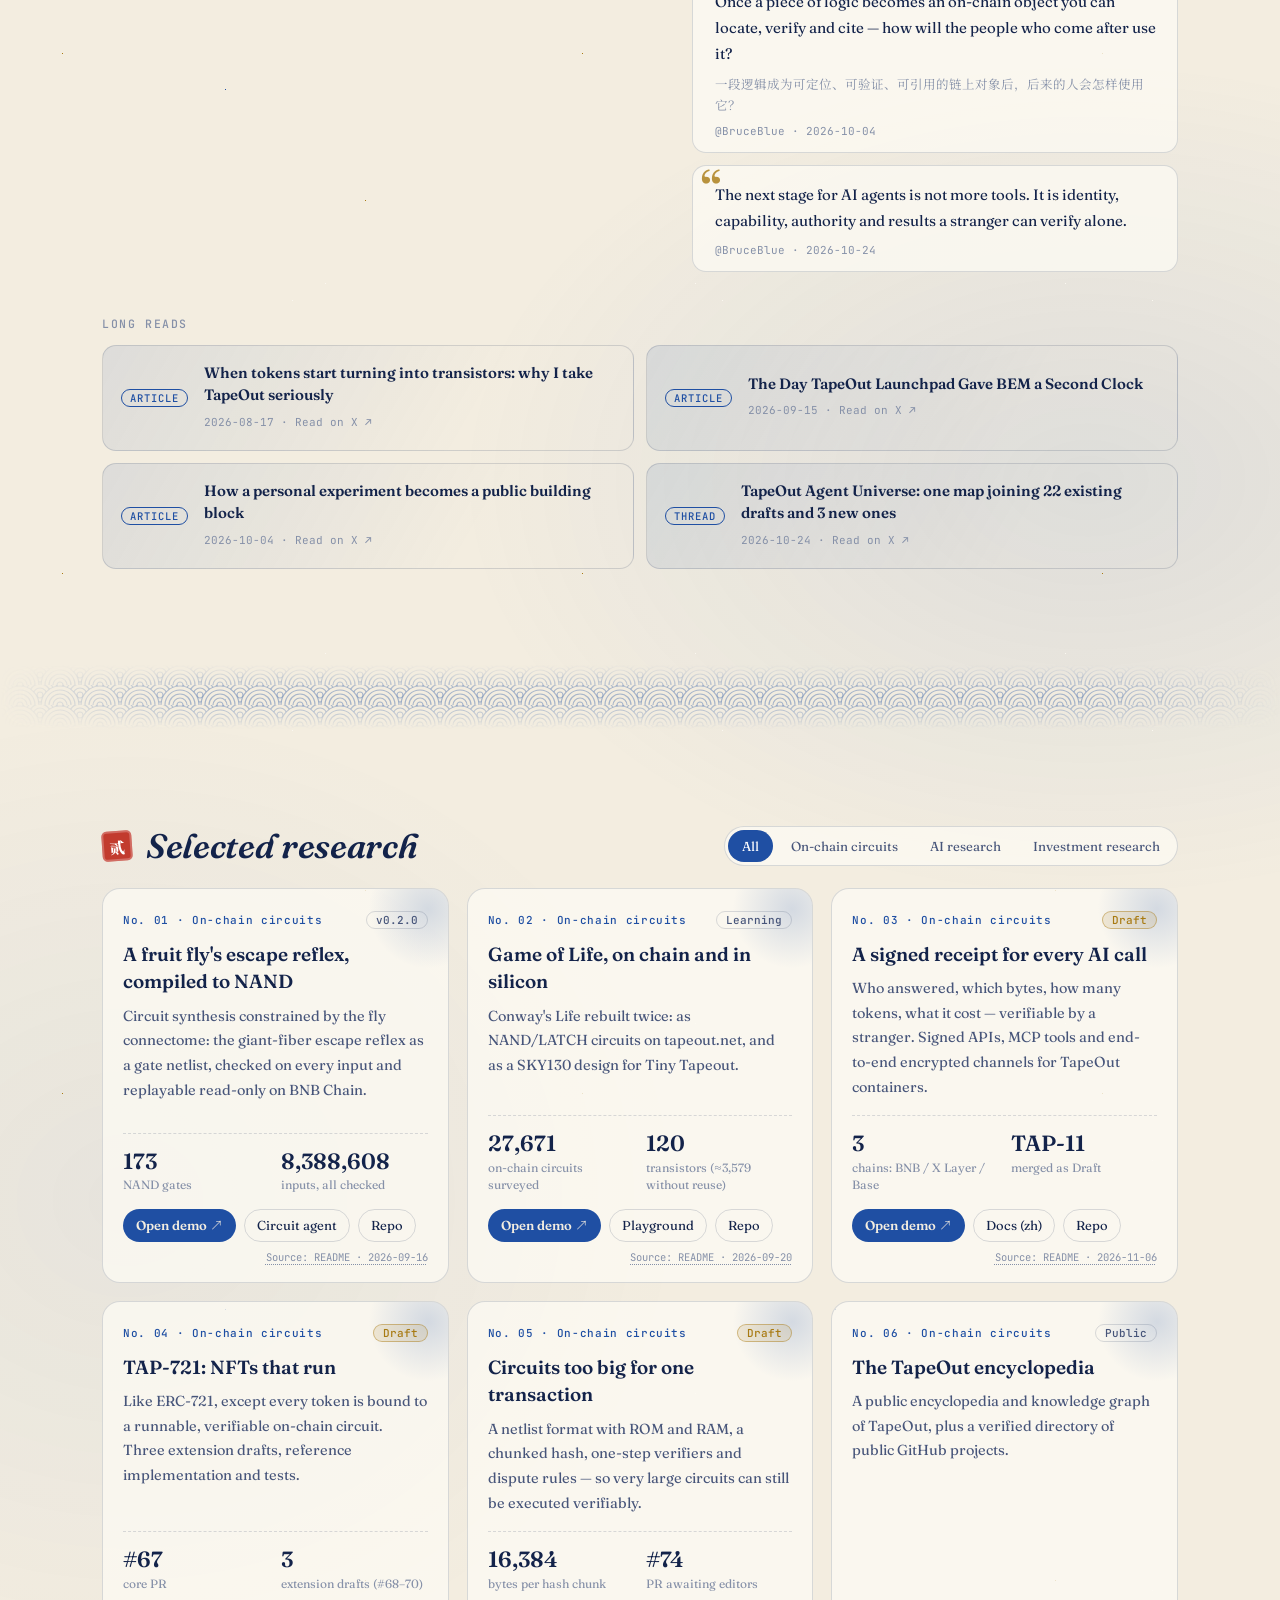
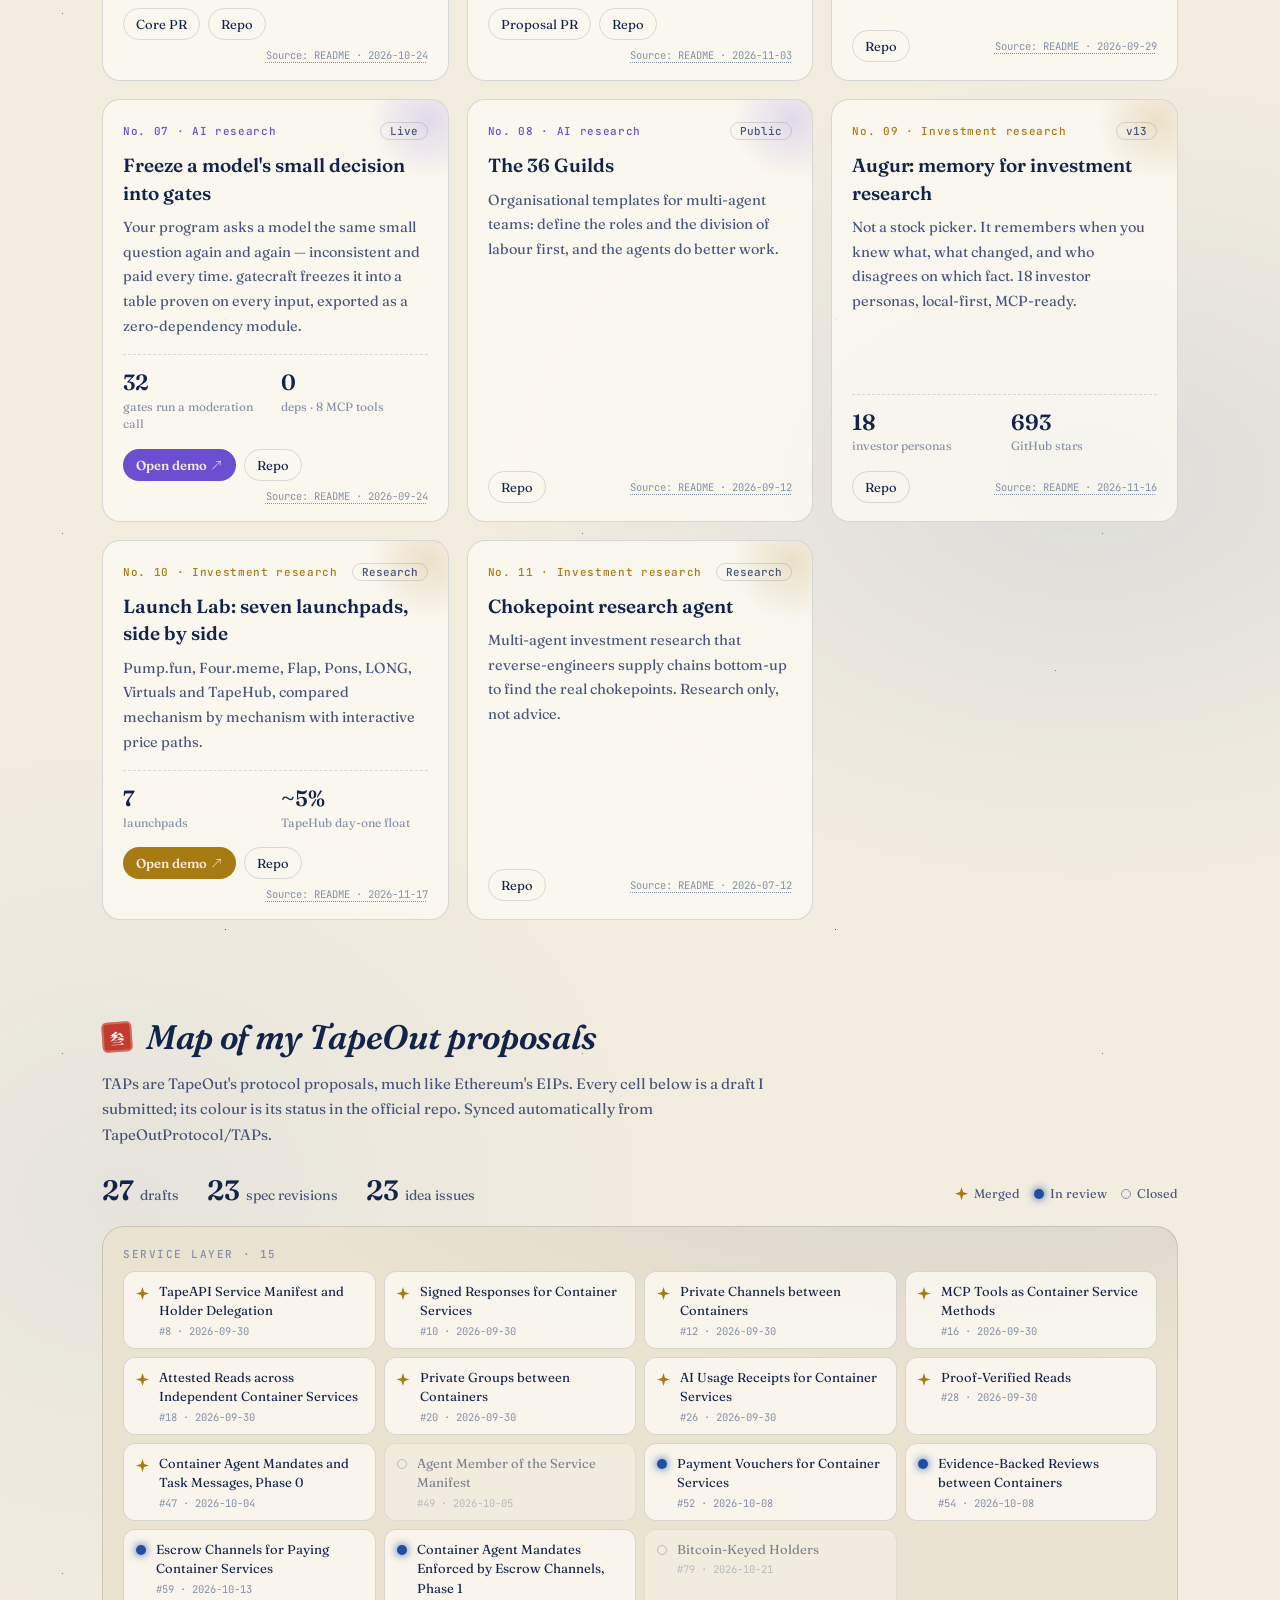
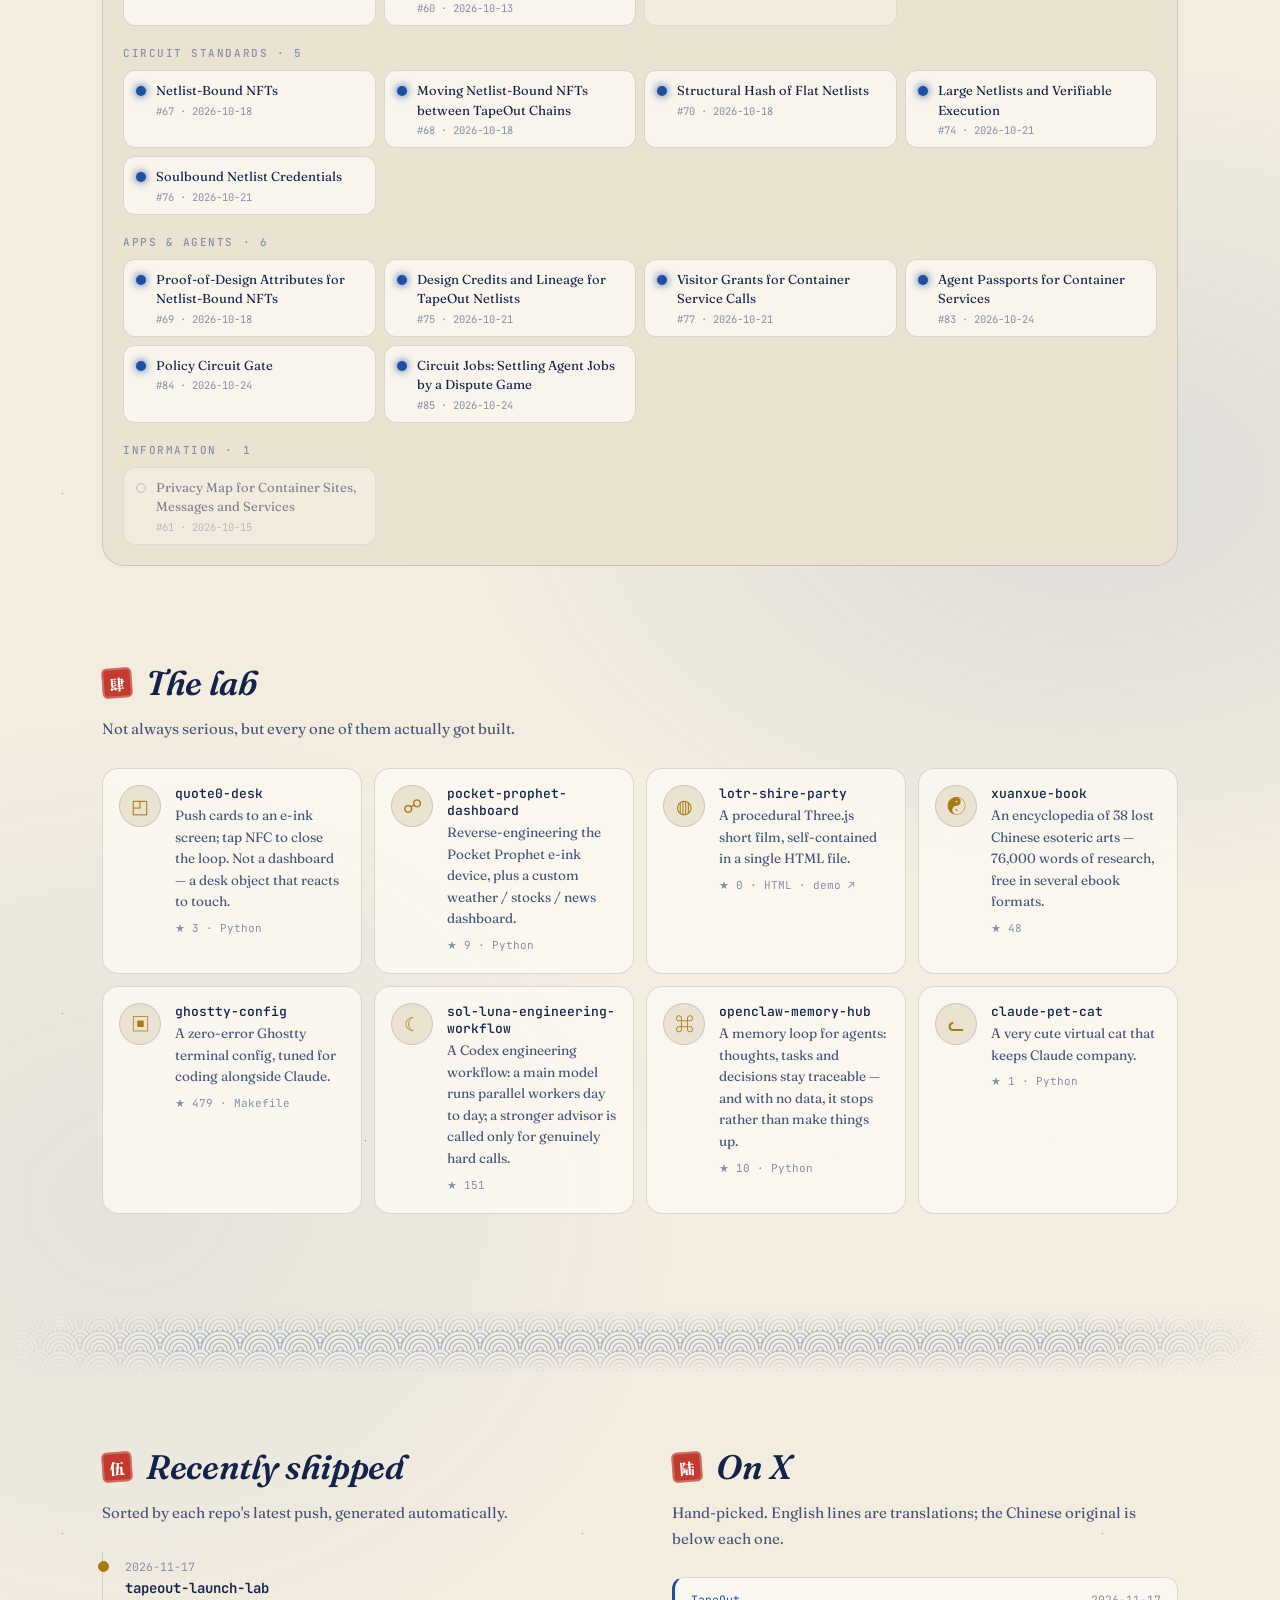
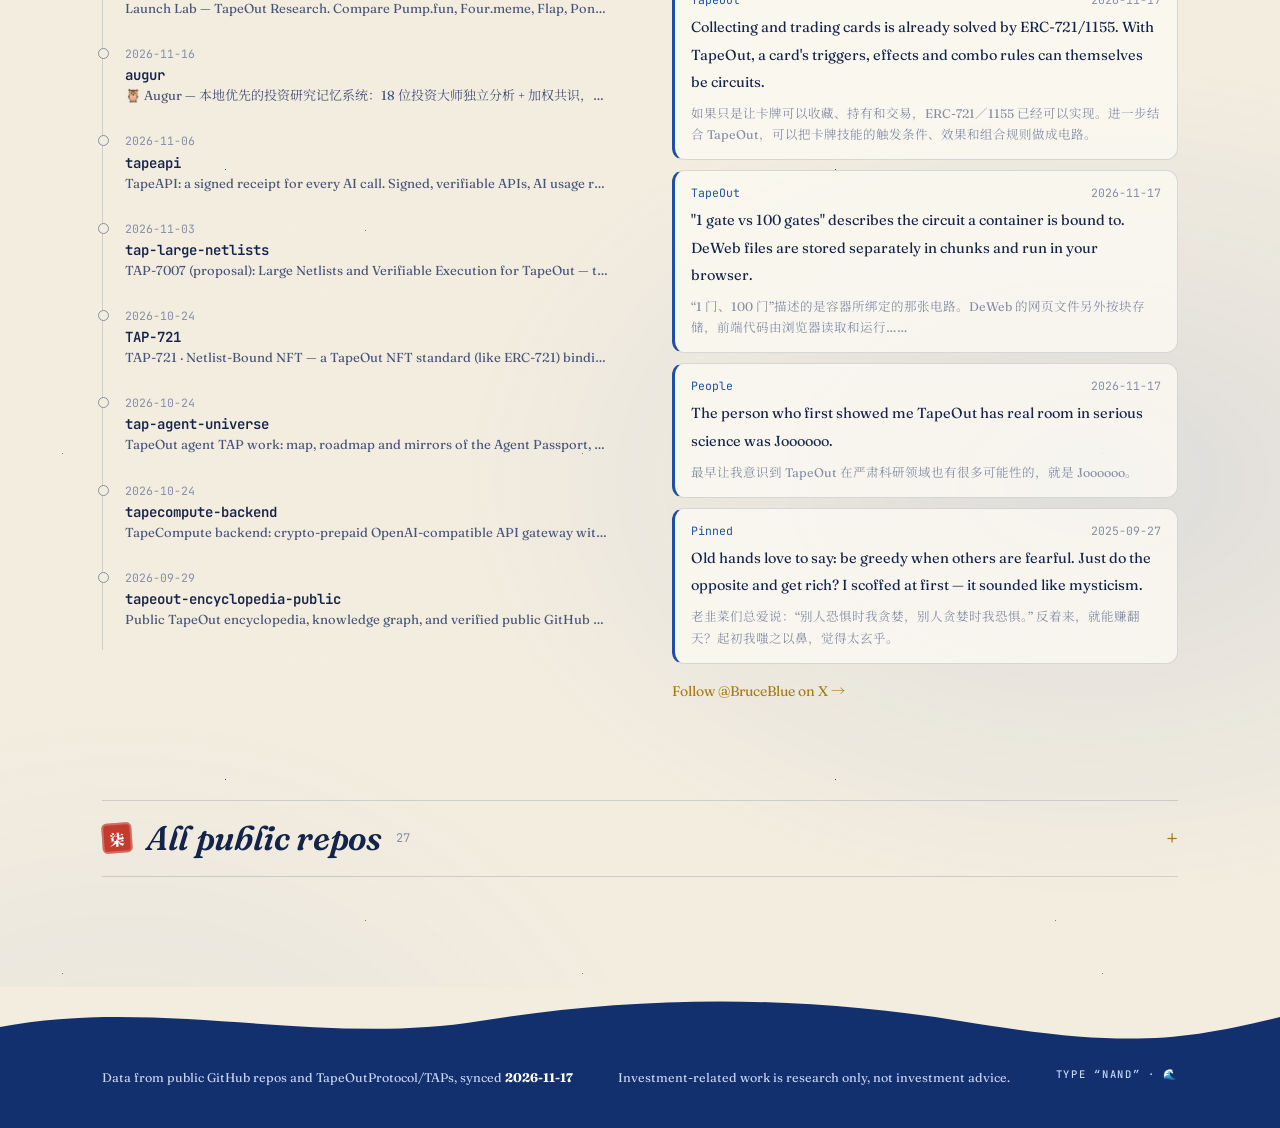
==== commit 4b0871ec: "Update site 2026-11-17" ====
--- a/index.html
+++ b/index.html
@@ -5,21 +5,23 @@
   <meta name="viewport" content="width=device-width, initial-scale=1" />
   <title>BruceBlue · Research</title>
   <meta name="description" content="BruceBlue — AI researcher, former VC, TapeOut frontier research. Public research on AI, on-chain circuits and protocols." />
-  <meta property="og:title" content="BruceBlue · 门电路是一种新语言" />
+  <meta property="og:title" content="BruceBlue 🌊 门电路是一种新语言" />
   <meta property="og:description" content="AI、链上电路与协议提案的公开研究。大多数点开就能跑。" />
-  <link rel="icon" href="data:image/svg+xml,%3Csvg xmlns='http://www.w3.org/2000/svg' viewBox='0 0 32 32'%3E%3Crect width='32' height='32' rx='7' fill='%230b0f0d'/%3E%3Cpath d='M9 9h7a7 7 0 0 1 0 14H9z' fill='none' stroke='%2358f0a8' stroke-width='2.5'/%3E%3Ccircle cx='25.5' cy='16' r='2.4' fill='none' stroke='%2358f0a8' stroke-width='2'/%3E%3C/svg%3E" />
+  <link rel="icon" href="data:image/svg+xml,%3Csvg xmlns='http://www.w3.org/2000/svg' viewBox='0 0 32 32'%3E%3Crect width='32' height='32' rx='7' fill='%23081030'/%3E%3Cpath d='M4 22c5 0 7-9 14-9 4 0 6 3 4 5-1.5 1.5-4 .5-3.5-1.5' fill='none' stroke='%236fa8ff' stroke-width='2.4' stroke-linecap='round'/%3E%3Ccircle cx='24' cy='8' r='2.2' fill='%23f4c95d'/%3E%3C/svg%3E" />
   <link rel="preconnect" href="https://fonts.googleapis.com" />
   <link rel="preconnect" href="https://fonts.gstatic.com" crossorigin />
-  <link href="https://fonts.googleapis.com/css2?family=JetBrains+Mono:wght@400;500;700&family=Noto+Sans+SC:wght@400;500;700;900&family=Space+Grotesk:wght@500;700&display=swap" rel="stylesheet" />
+  <link href="https://fonts.googleapis.com/css2?family=Fraunces:ital,opsz,wght@0,9..144,400;0,9..144,600;1,9..144,400;1,9..144,600&family=JetBrains+Mono:wght@400;500;700&family=Noto+Serif+SC:wght@400;600;900&display=swap" rel="stylesheet" />
   <link rel="stylesheet" href="assets/style.css" />
 </head>
 <body>
-  <canvas id="traces" aria-hidden="true"></canvas>
-
   <header class="nav">
     <div class="wrap nav-inner">
-      <a class="brand" href="#top"><span class="brand-gate" aria-hidden="true"></span>BruceBlue</a>
+      <a class="brand" href="#top">
+        <svg class="brand-mark" viewBox="0 0 32 32" aria-hidden="true"><path d="M3 22c5 0 7-9 14-9 4 0 6 3 4 5-1.5 1.5-4 .5-3.5-1.5"/><circle cx="25" cy="8" r="2.2"/></svg>
+        BruceBlue
+      </a>
       <nav>
+        <a href="#about" data-i="navAbout"></a>
         <a href="#research" data-i="navResearch"></a>
         <a href="#taps" data-i="navTaps"></a>
         <a href="#lab" data-i="navLab"></a>
@@ -28,75 +30,107 @@
       <div class="lang" role="group" aria-label="Language">
         <button data-lang="zh">中</button><button data-lang="en">EN</button>
       </div>
-      <button class="theme" id="theme" aria-label="Toggle theme">◐</button>
+      <button class="theme" id="theme" aria-label="Toggle theme">
+        <svg viewBox="0 0 24 24" aria-hidden="true"><path d="M20 14.5A8 8 0 0 1 9.5 4a8 8 0 1 0 10.5 10.5z"/></svg>
+      </button>
     </div>
   </header>
 
   <main id="top">
-    <section class="hero wrap">
-      <div class="hero-text">
-        <p class="kicker"><span class="led"></span><span data-i="kicker"></span></p>
-        <h1><span class="h1a" data-i="h1a"></span><span class="h1b" data-i="h1b"></span></h1>
-        <p class="lede" data-i="lede"></p>
-        <div class="cta">
-          <a class="btn primary" href="#research" data-i="ctaResearch"></a>
-          <a class="btn" id="x-link" target="_blank" rel="noopener"><span data-i="ctaX"></span> ↗</a>
-          <a class="btn" id="gh-link" target="_blank" rel="noopener"><span data-i="ctaGh"></span> ↗</a>
+    <section class="hero">
+      <canvas id="sky" aria-hidden="true"></canvas>
+      <div class="wrap hero-grid">
+        <div class="hero-text">
+          <p class="kicker"><span class="star-dot"></span><span data-i="kicker"></span></p>
+          <h1><span class="h1a" data-i="h1a"></span><span class="h1b" data-i="h1b"></span></h1>
+          <p class="lede" data-i="lede"></p>
+          <div class="cta">
+            <a class="btn primary" href="#research" data-i="ctaResearch"></a>
+            <a class="btn" id="x-link" target="_blank" rel="noopener"><span data-i="ctaX"></span> ↗</a>
+            <a class="btn" id="gh-link" target="_blank" rel="noopener"><span data-i="ctaGh"></span> ↗</a>
+          </div>
+          <ul class="roles" id="roles"></ul>
         </div>
-        <ul class="roles" id="roles"></ul>
+
+        <aside class="toy" aria-label="NAND toy">
+          <div class="toy-head"><span class="silk">No. 00 · NAND</span><b data-i="toyTitle"></b></div>
+          <p class="toy-hint" data-i="toyHint"></p>
+          <div class="gates" id="gates" role="tablist"></div>
+          <div class="board">
+            <div class="inputs">
+              <button class="sw" data-in="a" aria-pressed="false"><span>A</span><i></i></button>
+              <button class="sw" data-in="b" aria-pressed="false"><span>B</span><i></i></button>
+            </div>
+            <svg class="wire" viewBox="0 0 120 80" aria-hidden="true"><path id="wire-a" d="M0 20 H40 C60 20 60 40 80 40 H120"/><path id="wire-b" d="M0 60 H40 C60 60 60 40 80 40"/></svg>
+            <div class="chip"><b id="gate-name">NAND</b><small id="gate-count"></small></div>
+            <svg class="wire out" viewBox="0 0 60 80" aria-hidden="true"><path id="wire-o" d="M0 40 H60"/></svg>
+            <div class="lamp" id="lamp"><i></i><small data-i="toyOut"></small></div>
+          </div>
+          <table class="truth" id="truth"></table>
+        </aside>
       </div>
 
-      <aside class="toy" aria-label="NAND toy">
-        <div class="toy-head"><span class="silk">U0 · 74HC00</span><b data-i="toyTitle"></b></div>
-        <p class="toy-hint" data-i="toyHint"></p>
-        <div class="gates" id="gates" role="tablist"></div>
-        <div class="board">
-          <div class="inputs">
-            <button class="sw" data-in="a" aria-pressed="false"><span>A</span><i></i></button>
-            <button class="sw" data-in="b" aria-pressed="false"><span>B</span><i></i></button>
-          </div>
-          <svg class="wire" viewBox="0 0 120 80" aria-hidden="true"><path id="wire-a" d="M0 20 H40 C60 20 60 40 80 40 H120"/><path id="wire-b" d="M0 60 H40 C60 60 60 40 80 40"/></svg>
-          <div class="chip"><b id="gate-name">NAND</b><small id="gate-count"></small></div>
-          <svg class="wire out" viewBox="0 0 60 80" aria-hidden="true"><path id="wire-o" d="M0 40 H60"/></svg>
-          <div class="lamp" id="lamp"><i></i><small data-i="toyOut"></small></div>
-        </div>
-        <table class="truth" id="truth"></table>
-      </aside>
+      <svg class="great-wave" viewBox="0 0 1440 240" preserveAspectRatio="none" aria-hidden="true">
+        <path class="w-back" d="M0 150 C160 104 300 176 470 128 S780 70 960 126 S1270 176 1440 118 V240 H0Z"/>
+        <path class="w-mid" d="M0 182 C220 150 420 214 620 172 C770 140 830 70 940 48 C1030 30 1104 66 1094 118 C1086 156 1040 162 1024 138 C1012 120 1028 104 1046 112 C1018 86 962 96 952 138 C942 186 1004 212 1090 200 C1236 184 1334 160 1440 174 V240 H0Z"/>
+        <g class="w-foam" id="foam"></g>
+        <path class="w-front" d="M0 214 C240 194 480 236 720 214 S1200 192 1440 218 V240 H0Z"/>
+      </svg>
     </section>
 
-    <section class="wrap">
+    <section class="wrap stats-wrap">
       <dl class="stats" id="stats"></dl>
     </section>
 
+    <section class="section wrap" id="about">
+      <div class="sec-head"><span class="idx">壹</span><h2 data-i="secAbout"></h2></div>
+      <div class="about">
+        <div class="about-text">
+          <div class="seal" aria-hidden="true"><span>蓝</span></div>
+          <div id="about-body"></div>
+        </div>
+        <div class="about-side">
+          <h3 class="mini" data-i="aboutQuotes"></h3>
+          <div class="quotes" id="quotes"></div>
+        </div>
+      </div>
+      <h3 class="mini reads-title" data-i="aboutReads"></h3>
+      <div class="reads" id="reads"></div>
+    </section>
+
+    <div class="seigaiha" aria-hidden="true"></div>
+
     <section class="section wrap" id="research">
       <div class="sec-head">
-        <span class="idx">U1</span><h2 data-i="secResearch"></h2>
+        <span class="idx">贰</span><h2 data-i="secResearch"></h2>
         <div class="filters" id="filters" role="tablist"></div>
       </div>
       <div class="grid" id="projects"></div>
     </section>
 
     <section class="section wrap" id="taps">
-      <div class="sec-head"><span class="idx">U2</span><h2 data-i="secTaps"></h2></div>
+      <div class="sec-head"><span class="idx">叁</span><h2 data-i="secTaps"></h2></div>
       <p class="sec-lede" data-i="tapsLede"></p>
       <div class="taps-summary" id="taps-summary"></div>
       <div id="taps-map"></div>
     </section>
 
     <section class="section wrap" id="lab">
-      <div class="sec-head"><span class="idx">U3</span><h2 data-i="secLab"></h2></div>
+      <div class="sec-head"><span class="idx">肆</span><h2 data-i="secLab"></h2></div>
       <p class="sec-lede" data-i="labLede"></p>
       <div class="lab" id="lab-grid"></div>
     </section>
 
+    <div class="seigaiha" aria-hidden="true"></div>
+
     <section class="section wrap split" id="log">
       <div>
-        <div class="sec-head"><span class="idx">U4</span><h2 data-i="secLog"></h2></div>
+        <div class="sec-head"><span class="idx">伍</span><h2 data-i="secLog"></h2></div>
         <p class="sec-lede" data-i="logNote"></p>
         <ol class="timeline" id="timeline"></ol>
       </div>
       <div id="x">
-        <div class="sec-head"><span class="idx">U5</span><h2 data-i="secX"></h2></div>
+        <div class="sec-head"><span class="idx">陆</span><h2 data-i="secX"></h2></div>
         <p class="sec-lede" data-i="xNote"></p>
         <div class="posts" id="posts"></div>
         <a class="more" id="x-more" target="_blank" rel="noopener" data-i="xMore"></a>
@@ -105,16 +139,19 @@
 
     <section class="section wrap" id="all">
       <details class="all">
-        <summary><span class="idx">U6</span><h2 data-i="secAll"></h2><span class="count" id="repo-count"></span></summary>
+        <summary><span class="idx">柒</span><h2 data-i="secAll"></h2><span class="count" id="repo-count"></span></summary>
         <div class="repo-list" id="repos"></div>
       </details>
     </section>
   </main>
 
-  <footer class="wrap foot">
-    <span><span data-i="synced"></span> <b id="synced"></b></span>
-    <span data-i="disclaimer"></span>
-    <span class="silk">type “nand”</span>
+  <footer class="foot">
+    <svg class="foot-wave" viewBox="0 0 1440 60" preserveAspectRatio="none" aria-hidden="true"><path d="M0 40 C180 10 360 60 540 34 S900 8 1080 34 S1320 56 1440 30 V60 H0Z"/></svg>
+    <div class="wrap foot-inner">
+      <span><span data-i="synced"></span> <b id="synced"></b></span>
+      <span data-i="disclaimer"></span>
+      <span class="silk">type “nand” · 🌊</span>
+    </div>
   </footer>
   <div class="toast" id="toast" role="status"></div>
 
--- a/assets/style.css
+++ b/assets/style.css
@@ -1,36 +1,51 @@
-/* ---------- tokens ---------- */
+/* =========================================================
+   BruceBlue · 夜空（深色，默认）与和纸（浅色）
+   靛蓝 / 普鲁士蓝为主，星金点缀，朱红印章
+   ========================================================= */
 :root {
-  --bg: #0b0f0d; --bg2: #0f1512; --surface: #121a16; --surface2: #17211c;
-  --ink: #e6efe9; --muted: #9fb0a6; --subtle: #66786d;
-  --line: rgba(160, 230, 190, 0.11); --grid: rgba(160, 230, 190, 0.045);
-  --signal: #58f0a8; --signal-soft: rgba(88, 240, 168, 0.12); --glow: 0 0 18px rgba(88, 240, 168, 0.45);
-  --copper: #e8a050; --copper-soft: rgba(232, 160, 80, 0.14);
-  --off: #2a3a31; --red: #ef7a6a;
-  --c-circuits: #58f0a8; --c-ai: #b69cff; --c-invest: #e8a050;
+  --bg: #070d24; --bg2: #0b1533; --bg3: #0f1c42;
+  --surface: rgba(18, 31, 72, 0.62); --surface-solid: #111f48;
+  --ink: #eef2ff; --muted: #a9b6d8; --subtle: #6f7ea8;
+  --line: rgba(170, 195, 255, 0.14);
+  --blue: #5b95ff; --blue-deep: #1f4fa3; --blue-soft: rgba(91, 149, 255, 0.14);
+  --gold: #f4c95d; --gold-soft: rgba(244, 201, 93, 0.14);
+  --foam: #e9f0ff; --seal: #d9483b;
+  --wave-back: #16336e; --wave-mid: #1f4fa3; --wave-front: #070d24;
+  --glow: 0 0 22px rgba(244, 201, 93, 0.45);
+  --c-circuits: #6fa8ff; --c-ai: #b9a6ff; --c-invest: #f4c95d;
+  --seigaiha: url("data:image/svg+xml,%3Csvg xmlns='http://www.w3.org/2000/svg' width='40' height='20'%3E%3Cdefs%3E%3Cg id='s' fill='none' stroke='%232a4a8f' stroke-width='1.3'%3E%3Ccircle r='19' fill='%23070d24'/%3E%3Ccircle r='15'/%3E%3Ccircle r='11'/%3E%3Ccircle r='7'/%3E%3Ccircle r='3'/%3E%3C/g%3E%3C/defs%3E%3Cuse href='%23s' x='20' y='0'/%3E%3Cuse href='%23s' x='0' y='10'/%3E%3Cuse href='%23s' x='40' y='10'/%3E%3Cuse href='%23s' x='20' y='20'/%3E%3C/svg%3E");
+  --serif: "Noto Serif SC", "Songti SC", serif;
+  --display: "Fraunces", "Noto Serif SC", Georgia, serif;
   --mono: "JetBrains Mono", ui-monospace, Menlo, monospace;
-  --display: "Space Grotesk", "Noto Sans SC", system-ui, sans-serif;
-  --sans: "Noto Sans SC", -apple-system, "PingFang SC", system-ui, sans-serif;
   color-scheme: dark;
 }
 :root[data-theme="light"] {
-  --bg: #f2f0e8; --bg2: #ebe8dd; --surface: #fbfaf5; --surface2: #f4f2ea;
-  --ink: #142019; --muted: #4c5d53; --subtle: #7f8d84;
-  --line: rgba(20, 50, 35, 0.13); --grid: rgba(20, 80, 55, 0.06);
-  --signal: #0d8f5b; --signal-soft: rgba(13, 143, 91, 0.1); --glow: 0 0 0 rgba(0,0,0,0);
-  --copper: #b0601a; --copper-soft: rgba(176, 96, 26, 0.1);
-  --off: #d4d6cc; --red: #c4442f;
-  --c-circuits: #0d8f5b; --c-ai: #6b4fd0; --c-invest: #b0601a;
+  --bg: #f3ede0; --bg2: #ebe3d1; --bg3: #e3d9c4;
+  --surface: rgba(252, 249, 242, 0.82); --surface-solid: #fbf8f1;
+  --ink: #13234a; --muted: #47557a; --subtle: #8590a8;
+  --line: rgba(19, 35, 74, 0.15);
+  --blue: #1f4fa3; --blue-deep: #13306e; --blue-soft: rgba(31, 79, 163, 0.1);
+  --gold: #a87a12; --gold-soft: rgba(168, 122, 18, 0.12);
+  --foam: #fbf8f1; --seal: #c23b2e;
+  --wave-back: #8fa9d6; --wave-mid: #1f4fa3; --wave-front: #f3ede0;
+  --glow: 0 0 0 rgba(0, 0, 0, 0);
+  --c-circuits: #1f4fa3; --c-ai: #6b4fd0; --c-invest: #a87a12;
+  --seigaiha: url("data:image/svg+xml,%3Csvg xmlns='http://www.w3.org/2000/svg' width='40' height='20'%3E%3Cdefs%3E%3Cg id='s' fill='none' stroke='%231f4fa3' stroke-opacity='.45' stroke-width='1.2'%3E%3Ccircle r='19' fill='%23f3ede0'/%3E%3Ccircle r='15'/%3E%3Ccircle r='11'/%3E%3Ccircle r='7'/%3E%3Ccircle r='3'/%3E%3C/g%3E%3C/defs%3E%3Cuse href='%23s' x='20' y='0'/%3E%3Cuse href='%23s' x='0' y='10'/%3E%3Cuse href='%23s' x='40' y='10'/%3E%3Cuse href='%23s' x='20' y='20'/%3E%3C/svg%3E");
   color-scheme: light;
 }
 @media (prefers-color-scheme: light) {
   :root:not([data-theme="dark"]) {
-    --bg: #f2f0e8; --bg2: #ebe8dd; --surface: #fbfaf5; --surface2: #f4f2ea;
-    --ink: #142019; --muted: #4c5d53; --subtle: #7f8d84;
-    --line: rgba(20, 50, 35, 0.13); --grid: rgba(20, 80, 55, 0.06);
-    --signal: #0d8f5b; --signal-soft: rgba(13, 143, 91, 0.1); --glow: 0 0 0 rgba(0,0,0,0);
-    --copper: #b0601a; --copper-soft: rgba(176, 96, 26, 0.1);
-    --off: #d4d6cc; --red: #c4442f;
-    --c-circuits: #0d8f5b; --c-ai: #6b4fd0; --c-invest: #b0601a;
+    --bg: #f3ede0; --bg2: #ebe3d1; --bg3: #e3d9c4;
+    --surface: rgba(252, 249, 242, 0.82); --surface-solid: #fbf8f1;
+    --ink: #13234a; --muted: #47557a; --subtle: #8590a8;
+    --line: rgba(19, 35, 74, 0.15);
+    --blue: #1f4fa3; --blue-deep: #13306e; --blue-soft: rgba(31, 79, 163, 0.1);
+    --gold: #a87a12; --gold-soft: rgba(168, 122, 18, 0.12);
+    --foam: #fbf8f1; --seal: #c23b2e;
+    --wave-back: #8fa9d6; --wave-mid: #1f4fa3; --wave-front: #f3ede0;
+    --glow: 0 0 0 rgba(0, 0, 0, 0);
+    --c-circuits: #1f4fa3; --c-ai: #6b4fd0; --c-invest: #a87a12;
+    --seigaiha: url("data:image/svg+xml,%3Csvg xmlns='http://www.w3.org/2000/svg' width='40' height='20'%3E%3Cdefs%3E%3Cg id='s' fill='none' stroke='%231f4fa3' stroke-opacity='.45' stroke-width='1.2'%3E%3Ccircle r='19' fill='%23f3ede0'/%3E%3Ccircle r='15'/%3E%3Ccircle r='11'/%3E%3Ccircle r='7'/%3E%3Ccircle r='3'/%3E%3C/g%3E%3C/defs%3E%3Cuse href='%23s' x='20' y='0'/%3E%3Cuse href='%23s' x='0' y='10'/%3E%3Cuse href='%23s' x='40' y='10'/%3E%3Cuse href='%23s' x='20' y='20'/%3E%3C/svg%3E");
     color-scheme: light;
   }
 }
@@ -38,208 +53,270 @@
 /* ---------- base ---------- */
 * { box-sizing: border-box; }
 html { scroll-behavior: smooth; scroll-padding-top: 72px; }
-body {
-  margin: 0; color: var(--ink); font: 15px/1.7 var(--sans); -webkit-font-smoothing: antialiased; overflow-x: clip;
+body { margin: 0; color: var(--ink);
   background-color: var(--bg);
-  background-image: linear-gradient(var(--grid) 1px, transparent 1px), linear-gradient(90deg, var(--grid) 1px, transparent 1px);
-  background-size: 24px 24px;
-}
-:lang(en) body, html[lang="en"] body { font-family: var(--display); }
+  background-image:
+    radial-gradient(1.2px 1.2px at 12% 18%, var(--gold) 50%, transparent 51%),
+    radial-gradient(1px 1px at 68% 42%, var(--foam) 50%, transparent 51%),
+    radial-gradient(1.4px 1.4px at 37% 77%, var(--blue) 50%, transparent 51%),
+    radial-gradient(1px 1px at 88% 9%, var(--foam) 50%, transparent 51%),
+    radial-gradient(1px 1px at 53% 61%, var(--gold) 50%, transparent 51%),
+    radial-gradient(900px 600px at 85% 30%, var(--blue-soft), transparent 70%),
+    radial-gradient(800px 700px at 10% 75%, color-mix(in srgb, var(--blue-soft) 60%, transparent), transparent 70%);
+  background-size: 520px 520px, 430px 430px, 610px 610px, 370px 370px, 690px 690px, 100% 1600px, 100% 1600px; font: 15.5px/1.8 var(--serif); -webkit-font-smoothing: antialiased; overflow-x: clip; }
+html[lang="en"] body { font-family: var(--display); font-size: 16px; line-height: 1.7; }
 a { color: inherit; }
 button { font: inherit; color: inherit; }
 .wrap { max-width: 1140px; margin: 0 auto; padding: 0 16px; position: relative; z-index: 1; }
 @media (min-width: 760px) { .wrap { padding: 0 32px; } }
-#traces { position: absolute; inset: 0 0 auto 0; width: 100%; height: 860px; z-index: 0; pointer-events: none;
-  mask-image: linear-gradient(#000 55%, transparent); -webkit-mask-image: linear-gradient(#000 55%, transparent); }
-.silk { font: 500 10.5px var(--mono); letter-spacing: .14em; text-transform: uppercase; color: var(--subtle); }
-::selection { background: var(--signal); color: var(--bg); }
+.silk { font: 500 10.5px var(--mono); letter-spacing: .16em; text-transform: uppercase; color: var(--subtle); }
+::selection { background: var(--gold); color: #13234a; }
+.grid > *, .split > div, .repo, .lab > *, .about > * { min-width: 0; }
 
 /* ---------- nav ---------- */
-.nav { position: sticky; top: 0; z-index: 20; background: color-mix(in srgb, var(--bg) 82%, transparent); backdrop-filter: blur(12px); border-bottom: 1px solid var(--line); }
-.nav-inner { display: flex; align-items: center; gap: 18px; height: 58px; }
-.brand { display: flex; align-items: center; gap: 10px; font: 700 17px var(--display); text-decoration: none; letter-spacing: -.01em; }
-.brand-gate { width: 22px; height: 16px; position: relative; border: 2px solid var(--signal); border-left-width: 2px; border-radius: 0 9px 9px 0; box-shadow: var(--glow); }
-.brand-gate::after { content: ""; position: absolute; right: -8px; top: 3px; width: 5px; height: 5px; border: 2px solid var(--signal); border-radius: 50%; }
-.nav nav { display: flex; gap: 20px; margin-left: auto; font-size: 14px; }
-.nav nav a { color: var(--muted); text-decoration: none; transition: color .15s; }
-.nav nav a:hover { color: var(--signal); }
-.lang { display: flex; border: 1px solid var(--line); border-radius: 8px; overflow: hidden; }
-.lang button { border: 0; background: transparent; padding: 5px 10px; font: 500 12px var(--mono); color: var(--muted); cursor: pointer; }
-.lang button[aria-pressed="true"] { background: var(--signal); color: var(--bg); }
-.theme { border: 1px solid var(--line); background: transparent; color: var(--muted); width: 32px; height: 30px; border-radius: 8px; cursor: pointer; }
-@media (max-width: 640px) { .nav nav { display: none; } .lang { margin-left: auto; } }
-
-/* ---------- hero ---------- */
-.hero { display: grid; grid-template-columns: 1fr; gap: 40px; padding-top: 64px; padding-bottom: 40px; align-items: center; }
-@media (min-width: 980px) { .hero { grid-template-columns: 1.25fr 1fr; gap: 56px; padding-top: 96px; padding-bottom: 64px; } }
-.kicker { display: inline-flex; align-items: center; gap: 10px; margin: 0 0 22px; font: 500 12.5px var(--mono); color: var(--signal); letter-spacing: .04em; }
-.led { width: 8px; height: 8px; border-radius: 50%; background: var(--signal); box-shadow: var(--glow); animation: blink 2.4s infinite; }
-@keyframes blink { 0%, 86%, 100% { opacity: 1; } 90% { opacity: .25; } }
-h1 { margin: 0 0 22px; font-family: var(--sans); font-weight: 900; letter-spacing: -.02em; line-height: 1.12; }
-html[lang="en"] h1 { font-family: var(--display); font-weight: 700; letter-spacing: -.03em; }
+.nav { position: sticky; top: 0; z-index: 30; background: color-mix(in srgb, var(--bg) 78%, transparent); backdrop-filter: blur(14px) saturate(1.2); border-bottom: 1px solid var(--line); }
+.nav-inner { display: flex; align-items: center; gap: 18px; height: 60px; }
+.brand { display: flex; align-items: center; gap: 10px; font: italic 600 20px var(--display); text-decoration: none; letter-spacing: -.01em; }
+.brand-mark { width: 28px; height: 28px; }
+.brand-mark path { fill: none; stroke: var(--blue); stroke-width: 2.6; stroke-linecap: round; }
+.brand-mark circle { fill: var(--gold); filter: drop-shadow(0 0 4px var(--gold)); }
+.nav nav { display: flex; gap: 22px; margin-left: auto; font-size: 14.5px; }
+.nav nav a { color: var(--muted); text-decoration: none; transition: color .2s; }
+.nav nav a:hover { color: var(--gold); }
+.lang { display: flex; border: 1px solid var(--line); border-radius: 999px; overflow: hidden; }
+.lang button { border: 0; background: transparent; padding: 4px 11px; font: 500 12px var(--mono); color: var(--muted); cursor: pointer; }
+.lang button[aria-pressed="true"] { background: var(--blue); color: #fff; }
+.theme { display: grid; place-items: center; border: 1px solid var(--line); background: transparent; width: 32px; height: 32px; border-radius: 50%; cursor: pointer; }
+.theme svg { width: 16px; height: 16px; fill: var(--gold); }
+@media (max-width: 700px) { .nav nav { display: none; } .lang { margin-left: auto; } }
+
+/* ---------- hero: 星空 + 浪 ---------- */
+.hero { position: relative; overflow: hidden; padding-bottom: 150px; }
+#sky { position: absolute; inset: 0; width: 100%; height: 100%; z-index: 0; }
+.hero-grid { display: grid; grid-template-columns: 1fr; gap: 40px; padding-top: 72px; align-items: center; }
+@media (min-width: 980px) { .hero-grid { grid-template-columns: 1.25fr 1fr; gap: 56px; padding-top: 104px; } }
+.hero-text { position: relative; }
+.hero-text::before { content: ""; position: absolute; inset: -60px -80px -40px -120px; z-index: -1; pointer-events: none;
+  background: radial-gradient(closest-side, color-mix(in srgb, var(--bg) 82%, transparent), color-mix(in srgb, var(--bg) 45%, transparent) 60%, transparent); }
+.kicker { display: inline-flex; align-items: center; gap: 10px; margin: 0 0 24px; font: 500 12.5px var(--mono); color: var(--gold); letter-spacing: .06em; }
+.star-dot { width: 9px; height: 9px; background: var(--gold); clip-path: polygon(50% 0, 62% 38%, 100% 50%, 62% 62%, 50% 100%, 38% 62%, 0 50%, 38% 38%); filter: drop-shadow(0 0 6px var(--gold)); animation: twinkle 3s infinite; }
+@keyframes twinkle { 0%, 100% { transform: scale(1) rotate(0); } 50% { transform: scale(1.4) rotate(45deg); } }
+h1 { margin: 0 0 24px; font-family: var(--serif); font-weight: 900; letter-spacing: -.01em; line-height: 1.16; text-shadow: 0 2px 30px color-mix(in srgb, var(--bg) 70%, transparent); }
+html[lang="en"] h1 { font-family: var(--display); font-weight: 600; letter-spacing: -.025em; }
 .h1a { display: block; font-size: clamp(30px, 8.6vw, 70px); }
 @media (min-width: 760px) { .h1a { font-size: clamp(44px, 6.4vw, 70px); } }
-.h1b { display: block; margin-top: 10px; font-size: clamp(20px, 2.8vw, 30px); font-weight: 500; color: var(--muted); letter-spacing: 0; }
-.h1b em { font-style: normal; color: var(--signal); }
-.hl { background: linear-gradient(transparent 62%, var(--signal-soft) 62%); color: var(--signal); text-shadow: var(--glow); }
-.lede { max-width: 36em; color: var(--muted); font-size: 16.5px; margin: 0 0 28px; }
+@media (min-width: 980px) { .h1a { font-size: clamp(40px, 4.3vw, 60px); } }
+.h1b { display: block; margin-top: 12px; font-size: clamp(19px, 2.6vw, 28px); font-weight: 400; color: var(--muted); letter-spacing: 0; }
+html[lang="en"] .h1b { font-style: italic; }
+.h1a, .h1b { text-wrap: balance; }
+.hl { color: var(--gold); font-style: italic; text-shadow: var(--glow); }
+.lede { max-width: 36em; color: var(--muted); font-size: 16.5px; margin: 0 0 30px; }
 .cta { display: flex; flex-wrap: wrap; gap: 10px; }
-.btn { display: inline-flex; align-items: center; gap: 6px; padding: 10px 18px; border-radius: 10px; border: 1px solid var(--line); text-decoration: none; font-size: 14px; background: var(--surface); transition: border-color .15s, transform .15s, box-shadow .15s; }
-.btn:hover { border-color: var(--signal); transform: translateY(-1px); }
-.btn.primary { background: var(--signal); color: var(--bg); border-color: var(--signal); font-weight: 700; box-shadow: var(--glow); }
-.roles { list-style: none; display: flex; flex-wrap: wrap; gap: 8px; padding: 0; margin: 30px 0 0; }
-.roles li { font-size: 12.5px; color: var(--muted); border: 1px dashed var(--line); border-radius: 6px; padding: 3px 10px; background: color-mix(in srgb, var(--surface) 70%, transparent); }
+.btn { display: inline-flex; align-items: center; gap: 6px; padding: 10px 20px; border-radius: 999px; border: 1px solid var(--line); text-decoration: none; font-size: 14.5px; background: var(--surface); backdrop-filter: blur(6px); transition: border-color .2s, transform .2s, box-shadow .2s; }
+.btn:hover { border-color: var(--gold); transform: translateY(-1px); }
+.btn.primary { background: var(--gold); color: #13234a; border-color: var(--gold); font-weight: 600; box-shadow: var(--glow); }
+.roles { list-style: none; display: flex; flex-wrap: wrap; gap: 8px; padding: 0; margin: 32px 0 0; }
+.roles li { font-size: 12.5px; color: var(--muted); border: 1px solid var(--line); border-radius: 999px; padding: 3px 12px; background: var(--surface); backdrop-filter: blur(6px); }
+
+.great-wave { position: absolute; left: 0; right: 0; bottom: -1px; width: 100%; height: 190px; z-index: 1; pointer-events: none; }
+.w-back { fill: var(--wave-back); opacity: .55; }
+.w-mid { fill: var(--wave-mid); }
+.w-foam circle { fill: var(--foam); }
+.w-front { fill: var(--wave-front); }
+@media (prefers-reduced-motion: no-preference) {
+  .w-back { animation: sway 9s ease-in-out infinite alternate; }
+  .w-mid, .w-foam { animation: sway 7s ease-in-out infinite alternate-reverse; }
+}
+@keyframes sway { from { transform: translateX(-12px); } to { transform: translateX(12px); } }
 
 /* ---------- NAND toy ---------- */
-.toy { position: relative; background: var(--surface); border: 1px solid var(--line); border-radius: 18px; padding: 20px; box-shadow: 0 30px 60px -40px rgba(0,0,0,.6); }
-.toy::before, .toy::after { content: ""; position: absolute; left: 28px; right: 28px; height: 6px;
-  background: repeating-linear-gradient(90deg, var(--copper) 0 10px, transparent 10px 22px); opacity: .55; }
-.toy::before { top: -6px; border-radius: 2px 2px 0 0; } .toy::after { bottom: -6px; }
+.toy { position: relative; background: var(--surface); backdrop-filter: blur(10px); border: 1px solid var(--line); border-radius: 20px; padding: 22px; box-shadow: 0 30px 70px -40px rgba(0, 0, 0, .7); }
 .toy-head { display: flex; justify-content: space-between; align-items: baseline; gap: 10px; }
-.toy-head b { font-size: 16px; }
+.toy-head b { font-size: 17px; }
 .toy-hint { color: var(--subtle); font-size: 13px; margin: 6px 0 14px; }
-.gates { display: flex; gap: 6px; flex-wrap: wrap; margin-bottom: 16px; }
-.gates button { border: 1px solid var(--line); background: transparent; border-radius: 7px; padding: 4px 10px; font: 500 12px var(--mono); color: var(--muted); cursor: pointer; }
-.gates button[aria-selected="true"] { border-color: var(--signal); color: var(--signal); background: var(--signal-soft); }
-.board { display: grid; grid-template-columns: auto 1fr auto 44px auto; align-items: center; gap: 0; padding: 10px 0; }
+.gates { display: flex; gap: 6px; flex-wrap: wrap; margin-bottom: 14px; }
+.gates button { border: 1px solid var(--line); background: transparent; border-radius: 999px; padding: 3px 11px; font: 500 12px var(--mono); color: var(--muted); cursor: pointer; }
+.gates button[aria-selected="true"] { border-color: var(--gold); color: var(--gold); background: var(--gold-soft); }
+.board { display: grid; grid-template-columns: auto 1fr auto 44px auto; align-items: center; padding: 10px 0; }
 .inputs { display: flex; flex-direction: column; gap: 22px; }
 .sw { display: flex; align-items: center; gap: 8px; border: 0; background: none; cursor: pointer; padding: 0; font: 700 13px var(--mono); }
-.sw i { width: 40px; height: 22px; border-radius: 11px; background: var(--off); position: relative; transition: background .2s; }
-.sw i::after { content: ""; position: absolute; top: 3px; left: 3px; width: 16px; height: 16px; border-radius: 50%; background: var(--ink); transition: transform .2s; }
-.sw[aria-pressed="true"] i { background: var(--signal); box-shadow: var(--glow); }
-.sw[aria-pressed="true"] i::after { transform: translateX(18px); background: var(--bg); }
+.sw i { width: 40px; height: 22px; border-radius: 11px; background: var(--bg3); border: 1px solid var(--line); position: relative; transition: background .2s; }
+.sw i::after { content: ""; position: absolute; top: 2px; left: 2px; width: 16px; height: 16px; border-radius: 50%; background: var(--muted); transition: transform .2s; }
+.sw[aria-pressed="true"] i { background: var(--blue); }
+.sw[aria-pressed="true"] i::after { transform: translateX(18px); background: #fff; }
 .wire { width: 100%; height: 80px; overflow: visible; }
-.wire path { fill: none; stroke: var(--off); stroke-width: 3; stroke-linecap: round; transition: stroke .2s; }
-.wire path.on { stroke: var(--signal); filter: drop-shadow(0 0 4px var(--signal)); stroke-dasharray: 6 6; animation: flow .6s linear infinite; }
+.wire path { fill: none; stroke: var(--bg3); stroke-width: 3; stroke-linecap: round; transition: stroke .2s; }
+.wire path.on { stroke: var(--blue); filter: drop-shadow(0 0 4px var(--blue)); stroke-dasharray: 6 6; animation: flow .6s linear infinite; }
 @keyframes flow { to { stroke-dashoffset: -12; } }
-.chip { min-width: 92px; padding: 14px 10px; text-align: center; border-radius: 8px; background: var(--bg2); border: 1px solid var(--line); position: relative; }
-.chip::before { content: ""; position: absolute; left: 8px; top: 6px; width: 6px; height: 6px; border-radius: 50%; border: 1px solid var(--subtle); }
+.chip { min-width: 92px; padding: 14px 10px; text-align: center; border-radius: 10px; background: var(--bg2); border: 1px solid var(--line); }
 .chip b { display: block; font: 700 15px var(--mono); }
-.chip small { font: 11px var(--mono); color: var(--copper); }
+.chip small { font: 11px var(--mono); color: var(--gold); }
 .lamp { display: flex; flex-direction: column; align-items: center; gap: 4px; }
-.lamp i { width: 30px; height: 30px; border-radius: 50%; background: var(--off); border: 2px solid var(--line); transition: all .2s; }
-.lamp.on i { background: var(--signal); box-shadow: 0 0 22px var(--signal), 0 0 4px var(--signal); }
+.lamp i { width: 30px; height: 30px; background: var(--bg3); clip-path: polygon(50% 0, 61% 35%, 98% 35%, 68% 57%, 79% 91%, 50% 70%, 21% 91%, 32% 57%, 2% 35%, 39% 35%); transition: all .25s; }
+.lamp.on i { background: var(--gold); filter: drop-shadow(0 0 10px var(--gold)); transform: rotate(18deg) scale(1.1); }
 .lamp small { font: 10.5px var(--mono); color: var(--subtle); }
 .truth { width: 100%; border-collapse: collapse; margin-top: 12px; font: 12.5px var(--mono); }
 .truth th, .truth td { padding: 5px 0; text-align: center; border-top: 1px solid var(--line); }
 .truth th { color: var(--subtle); font-weight: 500; }
-.truth tr.cur td { color: var(--signal); background: var(--signal-soft); }
+.truth tr.cur td { color: var(--gold); background: var(--gold-soft); }
 
 /* ---------- stats ---------- */
-.stats { display: grid; grid-template-columns: repeat(2, 1fr); gap: 1px; margin: 0; background: var(--line); border: 1px solid var(--line); border-radius: 14px; overflow: hidden; }
+.stats-wrap { margin-top: -40px; z-index: 2; }
+.stats { display: grid; grid-template-columns: repeat(2, 1fr); gap: 1px; margin: 0; background: var(--line); border: 1px solid var(--line); border-radius: 18px; overflow: hidden; box-shadow: 0 30px 60px -45px rgba(0, 0, 0, .8); }
 @media (min-width: 760px) { .stats { grid-template-columns: repeat(5, 1fr); } }
-.stats div { background: var(--surface); padding: 18px 20px; }
+.stats div { background: var(--surface-solid); padding: 18px 20px; }
 .stats div:last-child:nth-child(odd) { grid-column: span 2; }
 @media (min-width: 760px) { .stats div:last-child:nth-child(odd) { grid-column: auto; } }
 .stats dt { font-size: 12.5px; color: var(--muted); }
-.stats dd { margin: 4px 0 0; font: 700 30px/1.1 var(--mono); color: var(--signal); text-shadow: var(--glow); font-variant-numeric: tabular-nums; }
-
-/* ---------- sections ---------- */
-.section { padding-top: 88px; }
-.sec-head { display: flex; align-items: center; flex-wrap: wrap; gap: 12px; margin-bottom: 10px; }
-.idx { font: 700 11px var(--mono); color: var(--bg); background: var(--copper); padding: 2px 7px; border-radius: 4px; letter-spacing: .06em; }
-h2 { font: 900 clamp(24px, 3vw, 30px)/1.25 var(--sans); margin: 0; letter-spacing: -.01em; }
-html[lang="en"] h2 { font-family: var(--display); font-weight: 700; }
-.sec-lede { color: var(--muted); font-size: 14.5px; margin: 0 0 24px; max-width: 46em; }
-.filters { display: flex; gap: 4px; margin-left: auto; background: var(--surface); border: 1px solid var(--line); border-radius: 10px; padding: 3px; flex-wrap: wrap; }
-.filters button { border: 0; background: transparent; color: var(--muted); padding: 6px 12px; border-radius: 7px; font-size: 13px; cursor: pointer; }
-.filters button[aria-selected="true"] { background: var(--ink); color: var(--bg); }
-@media (max-width: 640px) { .filters { margin-left: 0; width: 100%; } .section { padding-top: 64px; } }
-
-/* ---------- project chips ---------- */
-.grid { display: grid; grid-template-columns: 1fr; gap: 18px; margin-top: 18px; }
+.stats dd { margin: 4px 0 0; font: 600 32px/1.1 var(--display); color: var(--ink); font-variant-numeric: tabular-nums; }
+.stats div:nth-child(3) dd, .stats div:nth-child(4) dd { color: var(--gold); }
+
+/* ---------- section scaffolding ---------- */
+.section { padding-top: 96px; }
+.sec-head { display: flex; align-items: center; flex-wrap: wrap; gap: 14px; margin-bottom: 12px; }
+.idx { display: inline-grid; place-items: center; width: 30px; height: 30px; font: 900 15px var(--serif); color: #fff; background: var(--seal); border-radius: 5px; transform: rotate(-4deg); box-shadow: inset 0 0 0 2px color-mix(in srgb, #fff 25%, transparent); }
+h2 { font: 900 clamp(25px, 3.2vw, 34px)/1.25 var(--serif); margin: 0; letter-spacing: .01em; }
+html[lang="en"] h2 { font-family: var(--display); font-weight: 600; font-style: italic; letter-spacing: -.01em; }
+.sec-lede { color: var(--muted); font-size: 15px; margin: 0 0 26px; max-width: 46em; }
+.filters { display: flex; gap: 4px; margin-left: auto; background: var(--surface); border: 1px solid var(--line); border-radius: 999px; padding: 3px; flex-wrap: wrap; }
+.filters button { border: 0; background: transparent; color: var(--muted); padding: 5px 14px; border-radius: 999px; font-size: 13px; cursor: pointer; }
+.filters button[aria-selected="true"] { background: var(--blue); color: #fff; }
+@media (max-width: 640px) { .filters { margin-left: 0; } .section { padding-top: 72px; } }
+.mini { font: 500 11.5px var(--mono); letter-spacing: .14em; text-transform: uppercase; color: var(--subtle); margin: 0 0 14px; }
+
+.seigaiha { height: 64px; margin-top: 96px; background-image: var(--seigaiha); background-size: 40px 20px; opacity: .8;
+  mask-image: linear-gradient(90deg, transparent, #000 15%, #000 85%, transparent), linear-gradient(transparent, #000 40%, #000 60%, transparent);
+  mask-composite: intersect; -webkit-mask-composite: source-in;
+  -webkit-mask-image: linear-gradient(90deg, transparent, #000 15%, #000 85%, transparent), linear-gradient(transparent, #000 40%, #000 60%, transparent); }
+
+/* ---------- about ---------- */
+.about { display: grid; grid-template-columns: 1fr; gap: 40px; margin-top: 18px; }
+@media (min-width: 940px) { .about { grid-template-columns: 1.1fr 1fr; gap: 56px; } }
+.about-text { position: relative; }
+.about-text p { font-size: 17px; line-height: 1.95; margin: 0 0 18px; }
+.about-text p:first-child::first-letter { float: left; font: 900 54px/1 var(--serif); color: var(--blue); margin: 6px 10px 0 0; }
+html[lang="en"] .about-text p:first-child::first-letter { font-family: var(--display); font-style: italic; }
+.seal { float: right; margin: 4px 0 12px 18px; width: 64px; height: 64px; display: grid; place-items: center; background: var(--seal); border-radius: 8px; transform: rotate(6deg); box-shadow: inset 0 0 0 3px color-mix(in srgb, #fff 30%, transparent), 0 8px 20px -10px var(--seal); }
+.seal span { font: 900 36px var(--serif); color: #fff; letter-spacing: 0; }
+.quotes { display: flex; flex-direction: column; gap: 12px; }
+.quote { position: relative; display: block; text-decoration: none; padding: 16px 18px 14px 22px; border-radius: 14px; background: var(--surface); border: 1px solid var(--line); transition: transform .2s, border-color .2s; }
+.quote::before { content: "“"; position: absolute; left: 8px; top: -6px; font: 600 46px var(--display); color: var(--gold); opacity: .8; }
+.quote:hover { transform: translateY(-2px); border-color: var(--gold); }
+.quote q { quotes: none; display: block; font-size: 15px; line-height: 1.75; }
+.quote .orig { display: block; font-size: 12.5px; color: var(--subtle); margin-top: 6px; }
+.quote time { display: block; font: 11px var(--mono); color: var(--subtle); margin-top: 8px; }
+.reads-title { margin-top: 44px; }
+.reads { display: grid; grid-template-columns: 1fr; gap: 12px; }
+@media (min-width: 760px) { .reads { grid-template-columns: repeat(2, 1fr); } }
+.read { display: flex; gap: 16px; align-items: center; text-decoration: none; padding: 16px 18px; border-radius: 14px; border: 1px solid var(--line); background: linear-gradient(120deg, var(--blue-soft), transparent 70%); transition: transform .2s, border-color .2s; }
+.read:hover { transform: translateY(-2px); border-color: var(--blue); }
+.read .k { flex: none; font: 500 10.5px var(--mono); letter-spacing: .1em; text-transform: uppercase; color: var(--blue); border: 1px solid var(--blue); border-radius: 999px; padding: 1px 8px; }
+.read b { display: block; font-weight: 600; font-size: 15px; line-height: 1.5; }
+.read small { font: 11px var(--mono); color: var(--subtle); }
+
+/* ---------- project cards ---------- */
+.grid { display: grid; grid-template-columns: 1fr; gap: 18px; margin-top: 20px; }
 @media (min-width: 720px) { .grid { grid-template-columns: repeat(2, 1fr); } }
 @media (min-width: 1040px) { .grid { grid-template-columns: repeat(3, 1fr); } }
-.grid > *, .split > div, .repo, .lab > * { min-width: 0; }
-.card { position: relative; display: flex; flex-direction: column; background: var(--surface); border: 1px solid var(--line); border-radius: 12px; padding: 22px 20px 18px; transition: transform .2s, border-color .2s, box-shadow .2s; }
-.card::before { content: ""; position: absolute; top: -5px; left: 22px; right: 22px; height: 5px; opacity: .35; transition: opacity .2s;
-  background: repeating-linear-gradient(90deg, var(--pc) 0 8px, transparent 8px 18px); }
-.card:hover { transform: translateY(-3px); border-color: color-mix(in srgb, var(--pc) 55%, transparent); box-shadow: 0 18px 40px -26px var(--pc); }
-.card:hover::before { opacity: 1; }
-.card-top { display: flex; justify-content: space-between; align-items: center; gap: 8px; margin-bottom: 12px; }
+.card { position: relative; display: flex; flex-direction: column; background: var(--surface); border: 1px solid var(--line); border-radius: 18px; padding: 22px 20px 18px; overflow: hidden; transition: transform .25s, border-color .25s, box-shadow .25s; }
+.card::after { content: ""; position: absolute; right: -40px; top: -40px; width: 120px; height: 120px; border-radius: 50%;
+  background: radial-gradient(circle, color-mix(in srgb, var(--pc) 35%, transparent), transparent 70%); opacity: .5; transition: opacity .3s, transform .3s; }
+.card:hover { transform: translateY(-4px); border-color: color-mix(in srgb, var(--pc) 55%, transparent); box-shadow: 0 24px 50px -32px var(--pc); }
+.card:hover::after { opacity: 1; transform: scale(1.3); }
+.card-top { display: flex; justify-content: space-between; align-items: center; gap: 8px; margin-bottom: 12px; position: relative; z-index: 1; }
 .ref { font: 500 11px var(--mono); color: var(--pc); letter-spacing: .06em; }
-.status { font: 500 11px var(--mono); color: var(--muted); border: 1px solid var(--line); border-radius: 5px; padding: 1px 7px; }
-.status.draft { color: var(--copper); border-color: color-mix(in srgb, var(--copper) 40%, transparent); background: var(--copper-soft); }
-.card h3 { font-size: 18px; line-height: 1.4; margin: 0 0 8px; font-weight: 700; }
-.card p { color: var(--muted); font-size: 14px; margin: 0 0 16px; }
+.status { font: 500 11px var(--mono); color: var(--muted); border: 1px solid var(--line); border-radius: 999px; padding: 1px 9px; }
+.status.draft { color: var(--gold); border-color: color-mix(in srgb, var(--gold) 45%, transparent); background: var(--gold-soft); }
+.card h3 { font-size: 19px; line-height: 1.45; margin: 0 0 8px; font-weight: 600; }
+.card p { color: var(--muted); font-size: 14.5px; margin: 0 0 16px; }
 .metrics { display: grid; grid-template-columns: 1fr 1fr; gap: 12px; margin: auto 0 16px; padding-top: 14px; border-top: 1px dashed var(--line); }
-.metrics b { display: block; font: 700 20px/1.2 var(--mono); color: var(--ink); }
-.metrics span { font-size: 12px; color: var(--subtle); line-height: 1.4; display: block; margin-top: 2px; }
+.metrics b { display: block; font: 600 22px/1.2 var(--display); }
+.metrics span { font-size: 12px; color: var(--subtle); line-height: 1.45; display: block; margin-top: 2px; }
 .links { display: flex; flex-wrap: wrap; align-items: center; gap: 8px; font-size: 13px; }
-.links a { text-decoration: none; padding: 5px 11px; border-radius: 7px; border: 1px solid var(--line); transition: border-color .15s; }
-.links a.demo { background: var(--pc); color: var(--bg); border-color: transparent; font-weight: 700; }
+.links a { text-decoration: none; padding: 4px 12px; border-radius: 999px; border: 1px solid var(--line); transition: border-color .2s; }
+.links a.demo { background: var(--pc); color: var(--bg); border-color: transparent; font-weight: 600; }
 .links a:hover { border-color: var(--pc); }
-.src { margin-left: auto; font: 10.5px var(--mono); color: var(--subtle); }
-
-/* ---------- TAP map ---------- */
-.taps-summary { display: flex; flex-wrap: wrap; gap: 10px 26px; align-items: baseline; margin-bottom: 18px; font-size: 13.5px; color: var(--muted); }
-.taps-summary b { font: 700 24px var(--mono); color: var(--ink); margin-right: 6px; }
+.links a.src { margin-left: auto; padding: 0; border: 0; font: 10.5px var(--mono); color: var(--subtle); text-decoration: underline dotted; text-underline-offset: 3px; }
+.links a.src:hover { color: var(--pc); }
+
+/* ---------- TAP map: 星图 ---------- */
+.taps-summary { display: flex; flex-wrap: wrap; gap: 10px 28px; align-items: baseline; margin-bottom: 18px; font-size: 14px; color: var(--muted); }
+.taps-summary b { font: 600 28px var(--display); color: var(--ink); margin-right: 6px; }
 .legend { display: flex; gap: 14px; margin-left: auto; font-size: 12.5px; }
 .legend span { display: inline-flex; align-items: center; gap: 6px; }
-.dot { width: 9px; height: 9px; border-radius: 50%; display: inline-block; flex: none; }
-.dot.MERGED { background: var(--signal); box-shadow: var(--glow); }
-.dot.OPEN { background: var(--copper); }
-.dot.CLOSED { background: var(--off); border: 1px solid var(--subtle); }
-.die { background: var(--bg2); border: 1px solid var(--line); border-radius: 16px; padding: 18px; position: relative; }
-.die-group + .die-group { margin-top: 18px; }
+.dot { width: 10px; height: 10px; display: inline-block; flex: none; border-radius: 50%; }
+.dot.MERGED { background: var(--gold); clip-path: polygon(50% 0, 62% 38%, 100% 50%, 62% 62%, 50% 100%, 38% 62%, 0 50%, 38% 38%); width: 13px; height: 13px; filter: drop-shadow(0 0 4px var(--gold)); border-radius: 0; }
+.dot.OPEN { background: var(--blue); box-shadow: 0 0 8px var(--blue); }
+.dot.CLOSED { background: transparent; border: 1px solid var(--subtle); }
+.die { position: relative; border: 1px solid var(--line); border-radius: 22px; padding: 20px; overflow: hidden;
+  background: radial-gradient(1200px 400px at 80% -10%, var(--blue-soft), transparent 60%), var(--bg2); }
+.die-group + .die-group { margin-top: 20px; }
 .die-group h4 { margin: 0 0 10px; font: 500 11px var(--mono); letter-spacing: .14em; text-transform: uppercase; color: var(--subtle); }
-.cells { display: grid; grid-template-columns: repeat(auto-fill, minmax(210px, 1fr)); gap: 8px; }
-.cell { display: flex; gap: 10px; align-items: flex-start; text-decoration: none; padding: 10px 12px; border-radius: 8px; background: var(--surface); border: 1px solid var(--line); font-size: 13px; line-height: 1.45; transition: transform .15s, border-color .15s; }
-.cell:hover { transform: translateY(-2px); border-color: var(--signal); }
+.cells { display: grid; grid-template-columns: repeat(auto-fill, minmax(215px, 1fr)); gap: 8px; }
+.cell { display: flex; gap: 10px; align-items: flex-start; text-decoration: none; padding: 10px 12px; border-radius: 12px; background: var(--surface); border: 1px solid var(--line); font-size: 13px; line-height: 1.5; transition: transform .2s, border-color .2s; }
+.cell:hover { transform: translateY(-2px); border-color: var(--gold); }
 .cell .dot { margin-top: 5px; }
 .cell small { display: block; font: 10.5px var(--mono); color: var(--subtle); margin-top: 3px; }
-.cell.CLOSED { opacity: .55; }
+.cell.CLOSED { opacity: .5; }
+html:not([lang="en"]) .cell span { font-family: var(--display); }
 
 /* ---------- lab ---------- */
-.lab { display: grid; grid-template-columns: repeat(auto-fill, minmax(240px, 1fr)); gap: 12px; }
-.lab a { display: flex; gap: 14px; text-decoration: none; padding: 16px; border-radius: 12px; border: 1px solid var(--line); background: var(--surface); transition: transform .2s, border-color .2s; }
-.lab a:hover { transform: rotate(-.6deg) translateY(-2px); border-color: var(--c-ai); }
-.lab .ic { flex: none; width: 40px; height: 40px; display: grid; place-items: center; border-radius: 10px; background: var(--bg2); font-size: 20px; color: var(--c-ai); }
+.lab { display: grid; grid-template-columns: repeat(auto-fill, minmax(250px, 1fr)); gap: 12px; }
+.lab a { display: flex; gap: 14px; text-decoration: none; padding: 16px; border-radius: 16px; border: 1px solid var(--line); background: var(--surface); transition: transform .25s, border-color .25s; }
+.lab a:hover { transform: rotate(-.8deg) translateY(-3px); border-color: var(--c-ai); }
+.lab .ic { flex: none; width: 42px; height: 42px; display: grid; place-items: center; border-radius: 50%; background: var(--bg2); border: 1px solid var(--line); font-size: 19px; color: var(--gold); }
 .lab b { display: block; font: 500 13px var(--mono); }
-.lab p { margin: 3px 0 0; font-size: 13px; color: var(--muted); line-height: 1.55; }
+.lab p { margin: 3px 0 0; font-size: 13.5px; color: var(--muted); line-height: 1.6; }
 .lab .meta { font: 11px var(--mono); color: var(--subtle); margin-top: 6px; }
 
 /* ---------- log + X ---------- */
-.split { display: grid; grid-template-columns: 1fr; gap: 56px; }
+.split { display: grid; grid-template-columns: 1fr; gap: 56px; padding-top: 72px; }
 @media (min-width: 940px) { .split { grid-template-columns: 1fr 1fr; gap: 64px; } }
-.timeline { list-style: none; margin: 0; padding: 0; border-left: 2px solid var(--line); }
+.timeline { list-style: none; margin: 0; padding: 0; border-left: 1px solid var(--line); }
 .timeline li { position: relative; padding: 0 0 20px 22px; }
-.timeline li::before { content: ""; position: absolute; left: -6px; top: 7px; width: 10px; height: 10px; border-radius: 2px; background: var(--bg); border: 2px solid var(--subtle); }
-.timeline li:first-child::before { border-color: var(--signal); background: var(--signal); box-shadow: var(--glow); }
+.timeline li::before { content: ""; position: absolute; left: -5px; top: 9px; width: 9px; height: 9px; border-radius: 50%; background: var(--bg); border: 1px solid var(--subtle); }
+.timeline li:first-child::before { border-color: var(--gold); background: var(--gold); box-shadow: var(--glow); }
 .timeline time { font: 11.5px var(--mono); color: var(--subtle); }
-.timeline a { display: block; font: 700 14px var(--mono); text-decoration: none; }
-.timeline a:hover { color: var(--signal); }
+.timeline a { display: block; font: 600 14px var(--mono); text-decoration: none; }
+.timeline a:hover { color: var(--gold); }
 .timeline span { display: block; color: var(--muted); font-size: 13px; overflow: hidden; text-overflow: ellipsis; white-space: nowrap; }
 .posts { display: flex; flex-direction: column; gap: 10px; }
-.post { display: block; text-decoration: none; background: var(--surface); border: 1px solid var(--line); border-left: 3px solid var(--signal); border-radius: 10px; padding: 14px 16px; transition: transform .15s; }
-.post:hover { transform: translateX(3px); }
+.post { display: block; text-decoration: none; background: var(--surface); border: 1px solid var(--line); border-left: 3px solid var(--blue); border-radius: 12px; padding: 14px 16px; transition: transform .2s; }
+.post:hover { transform: translateX(4px); }
 .post-meta { display: flex; justify-content: space-between; font: 11.5px var(--mono); color: var(--subtle); margin-bottom: 6px; }
-.post-meta em { font-style: normal; color: var(--signal); }
+.post-meta em { font-style: normal; color: var(--blue); }
 .post q { quotes: none; font-size: 14.5px; }
 .post .orig { display: block; margin-top: 8px; font-size: 12.5px; color: var(--subtle); }
-.more { display: inline-block; margin-top: 16px; font-size: 14px; color: var(--signal); text-decoration: none; }
+.more { display: inline-block; margin-top: 16px; font-size: 14px; color: var(--gold); text-decoration: none; }
 
 /* ---------- all repos ---------- */
-.all summary { display: flex; align-items: center; gap: 12px; cursor: pointer; list-style: none; padding: 14px 0; border-top: 1px solid var(--line); border-bottom: 1px solid var(--line); }
+.all summary { display: flex; align-items: center; gap: 14px; cursor: pointer; list-style: none; padding: 16px 0; border-top: 1px solid var(--line); border-bottom: 1px solid var(--line); }
 .all summary::-webkit-details-marker { display: none; }
-.all summary::after { content: "+"; margin-left: auto; font: 700 20px var(--mono); color: var(--signal); }
+.all summary::after { content: "+"; margin-left: auto; font: 600 22px var(--display); color: var(--gold); }
 .all[open] summary::after { content: "–"; }
 .count { font: 12px var(--mono); color: var(--subtle); }
 .repo-list { display: grid; grid-template-columns: 1fr; }
 @media (min-width: 760px) { .repo-list { grid-template-columns: 1fr 1fr; column-gap: 36px; } }
 .repo { display: grid; grid-template-columns: 1fr auto; gap: 2px 12px; padding: 12px 0; border-bottom: 1px solid var(--line); text-decoration: none; }
-.repo:hover .rn { color: var(--signal); }
+.repo:hover .rn { color: var(--gold); }
 .rn { font: 500 13.5px var(--mono); }
 .rs { font: 11.5px var(--mono); color: var(--subtle); text-align: right; }
 .rd { grid-column: 1 / -1; color: var(--muted); font-size: 13px; overflow: hidden; text-overflow: ellipsis; white-space: nowrap; }
 
-/* ---------- footer + toast ---------- */
-.foot { display: flex; flex-wrap: wrap; justify-content: space-between; gap: 10px; color: var(--subtle); font-size: 12.5px; padding-top: 40px; padding-bottom: 48px; margin-top: 96px; border-top: 1px solid var(--line); }
+/* ---------- footer ---------- */
+.foot { margin-top: 110px; position: relative; color: var(--muted); font-size: 12.5px; }
+.foot-wave { display: block; width: 100%; height: 60px; }
+.foot-wave path { fill: var(--blue-deep); }
+.foot-inner { display: flex; flex-wrap: wrap; justify-content: space-between; gap: 10px; padding-top: 20px; padding-bottom: 40px; }
+.foot { background: linear-gradient(var(--bg), var(--bg)) top / 100% 60px no-repeat, var(--blue-deep); }
+.foot, .foot .silk { color: #c9d6f5; }
+.foot b { color: #fff; }
+
 .toast { position: fixed; left: 50%; bottom: 28px; transform: translate(-50%, 30px); opacity: 0; pointer-events: none; z-index: 50;
-  background: var(--signal); color: var(--bg); font: 700 14px var(--mono); padding: 12px 18px; border-radius: 10px; box-shadow: var(--glow); transition: all .35s; }
+  background: var(--gold); color: #13234a; font: 600 14px var(--serif); padding: 12px 20px; border-radius: 999px; box-shadow: var(--glow); transition: all .35s; }
 .toast.show { opacity: 1; transform: translate(-50%, 0); }
 
-.reveal { opacity: 0; transform: translateY(14px); transition: opacity .6s, transform .6s; }
+.reveal { opacity: 0; transform: translateY(16px); transition: opacity .7s, transform .7s; }
 .reveal.in { opacity: 1; transform: none; }
 @media (prefers-reduced-motion: reduce) {
   *, *::before, *::after { animation: none !important; transition: none !important; }
@@ -248,4 +325,5 @@
 @media (max-width: 420px) {
   .board { grid-template-columns: auto 1fr auto 28px auto; }
   .chip { min-width: 76px; }
-}
+  .seal { width: 52px; height: 52px; } .seal span { font-size: 28px; }
+}
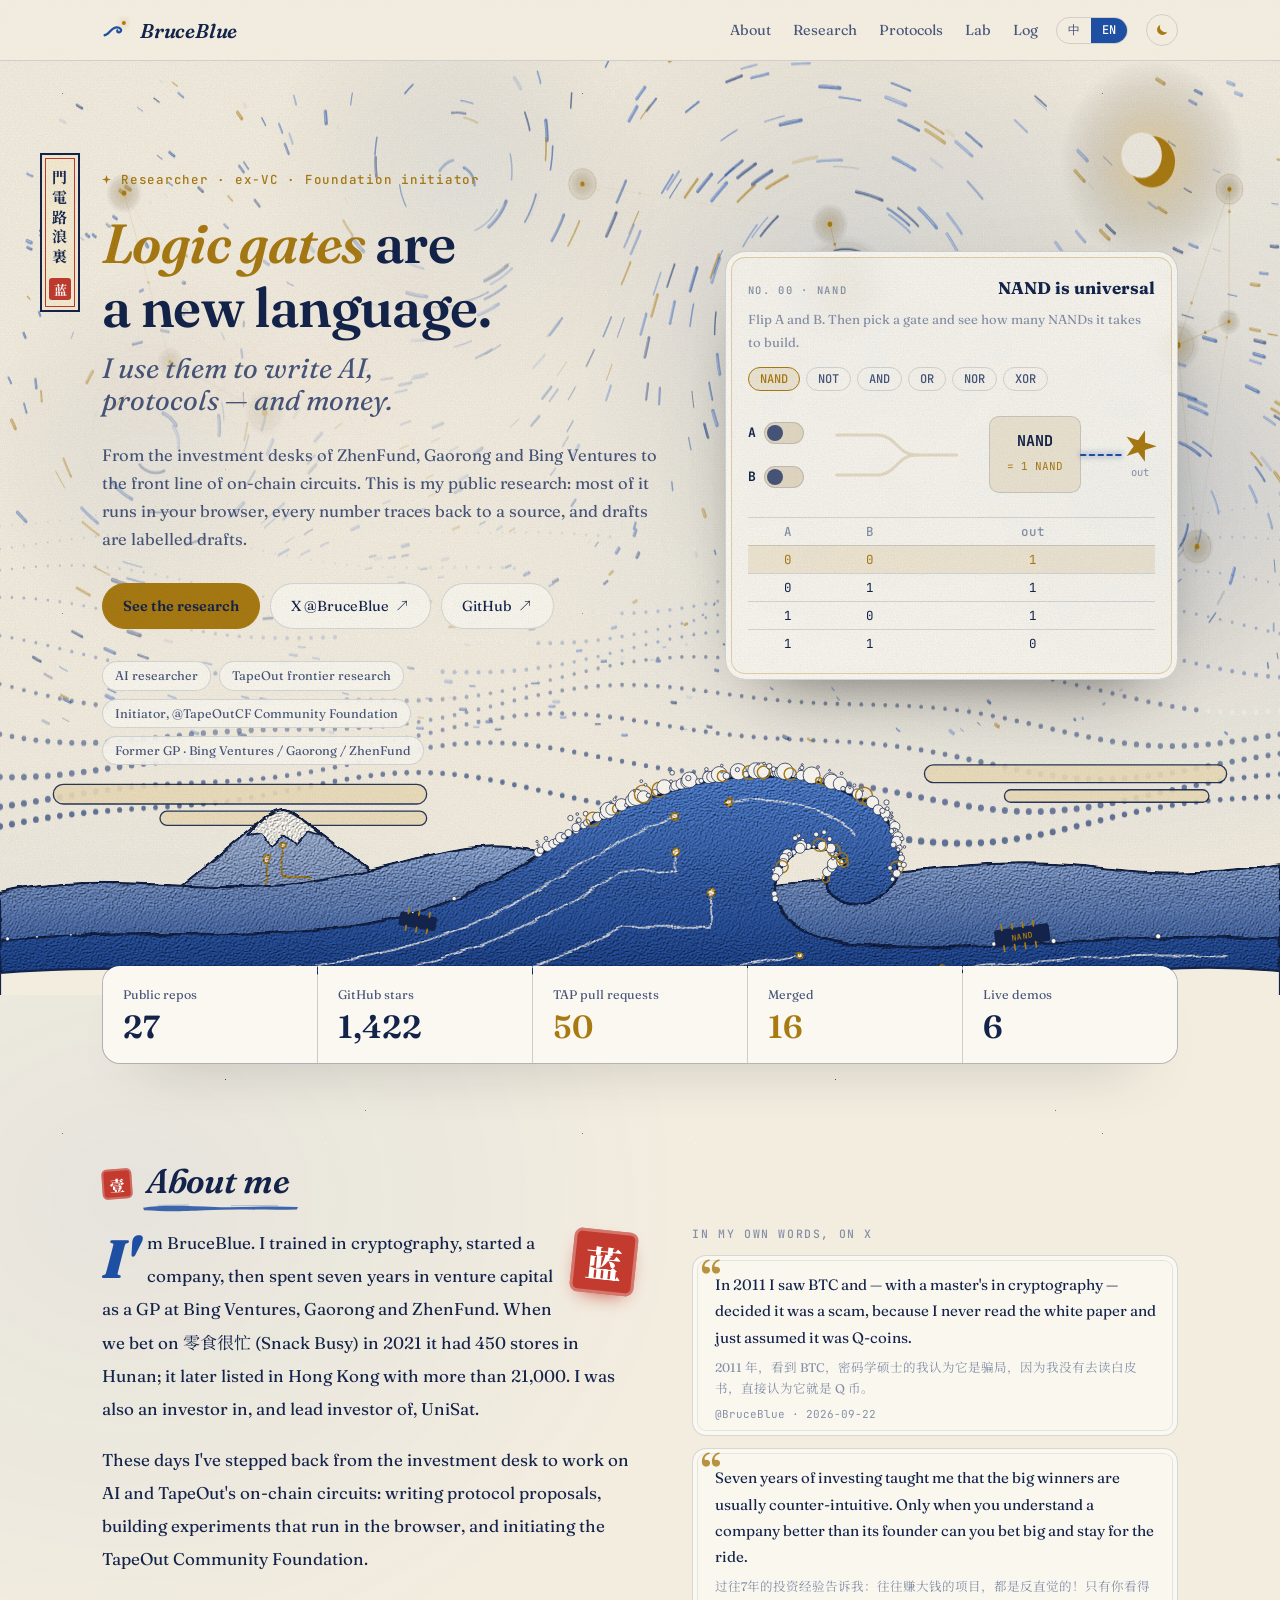
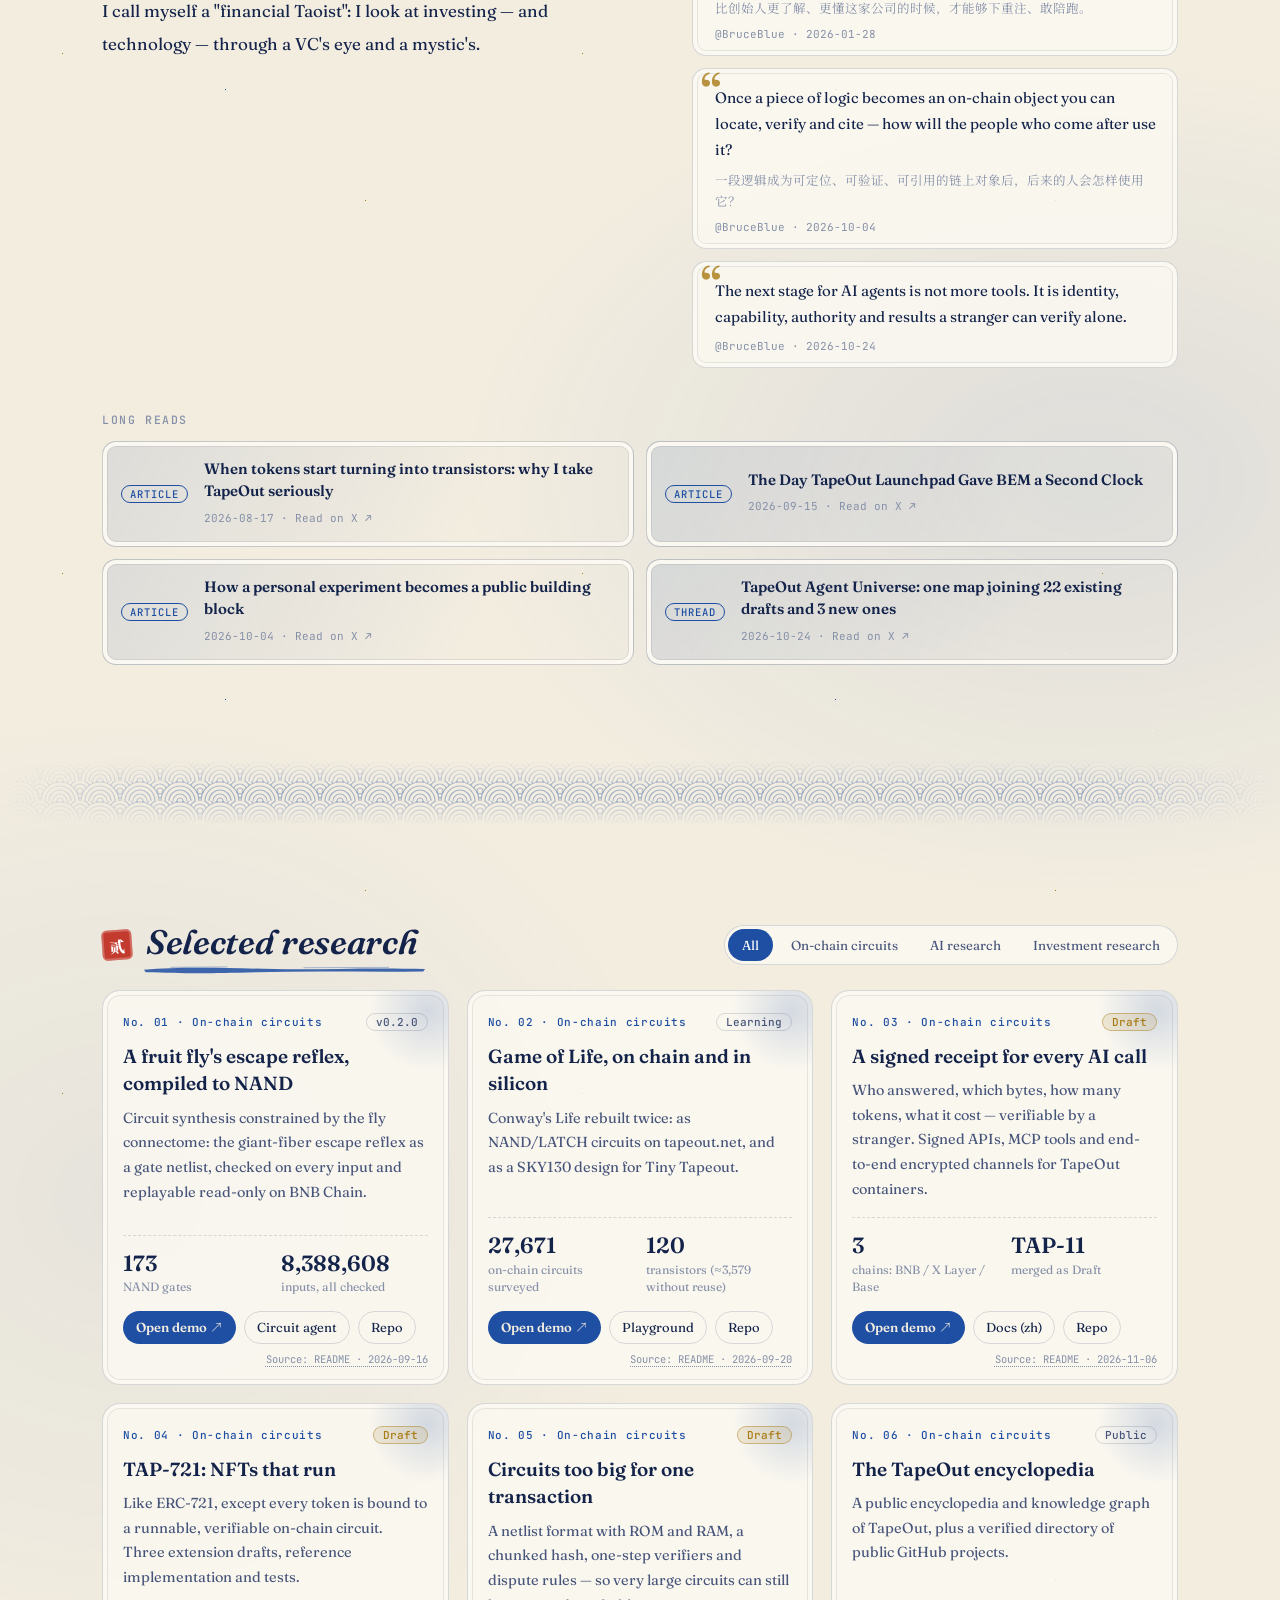
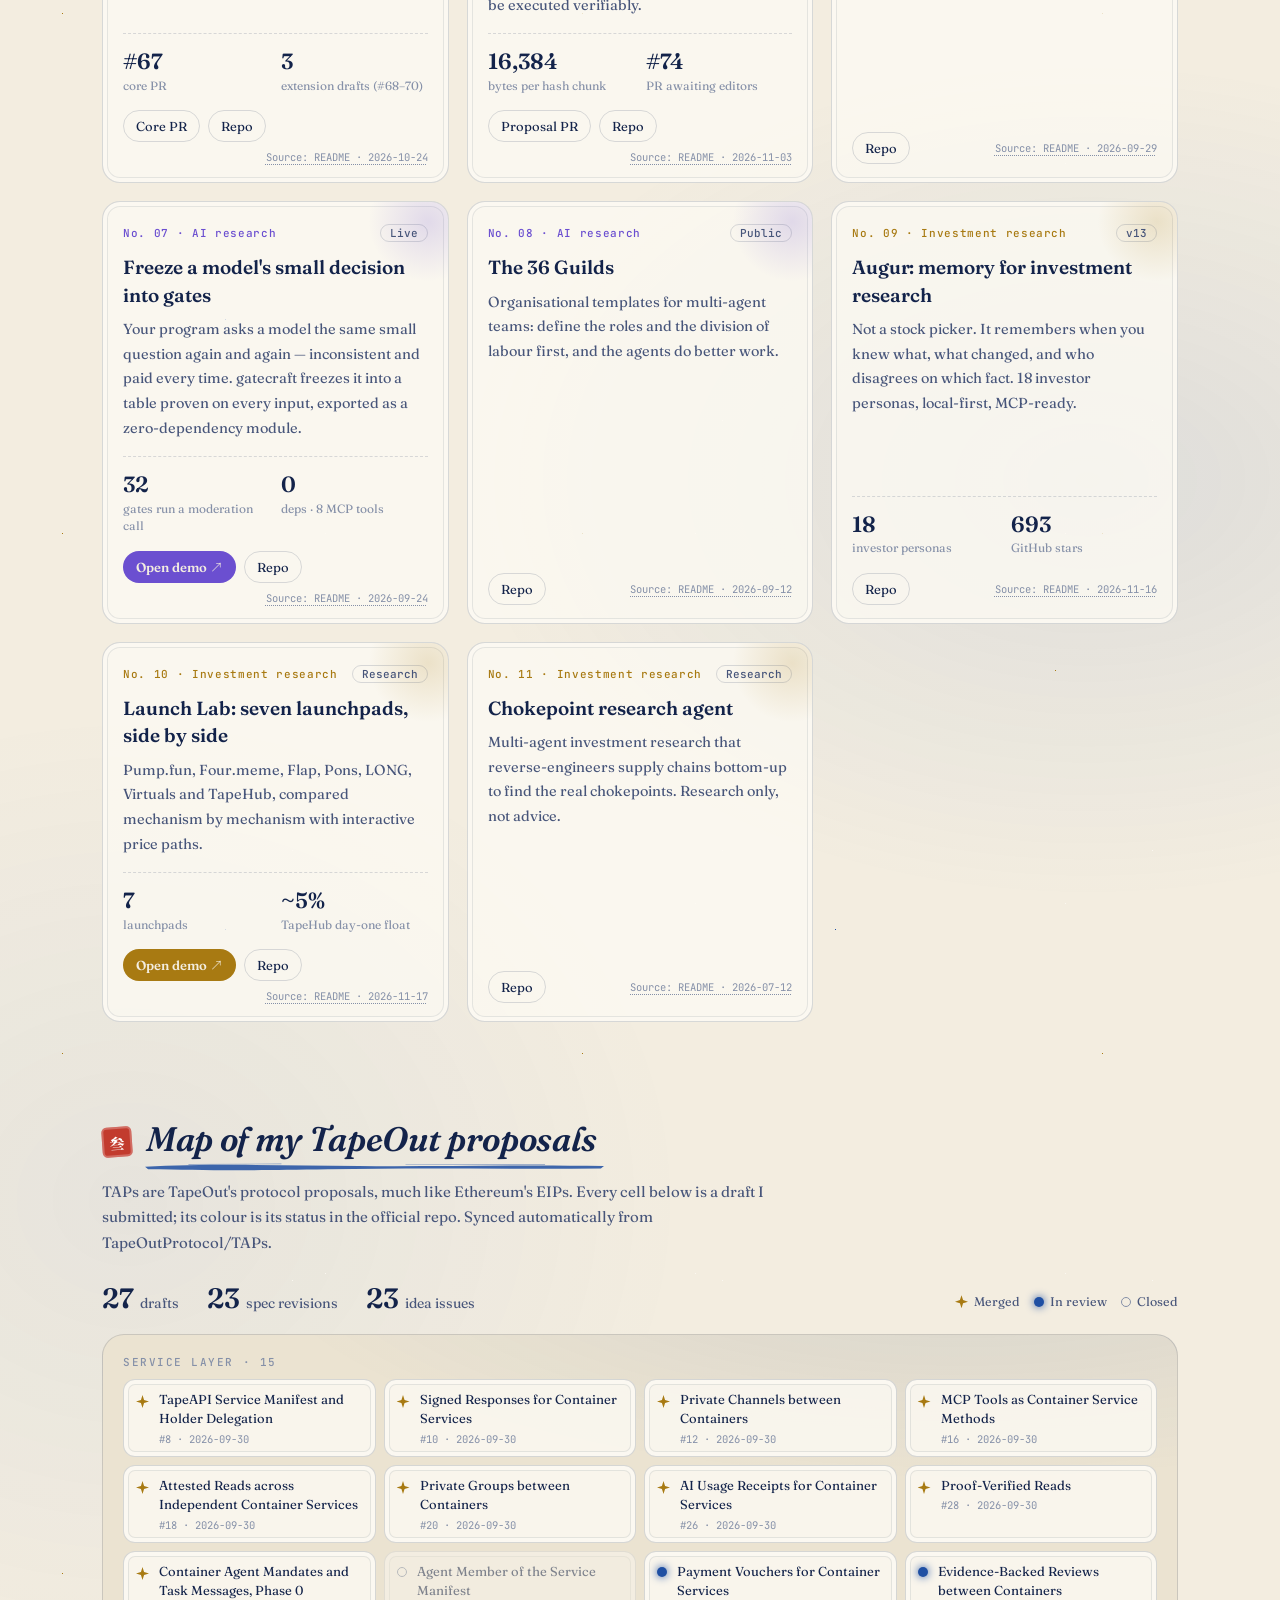
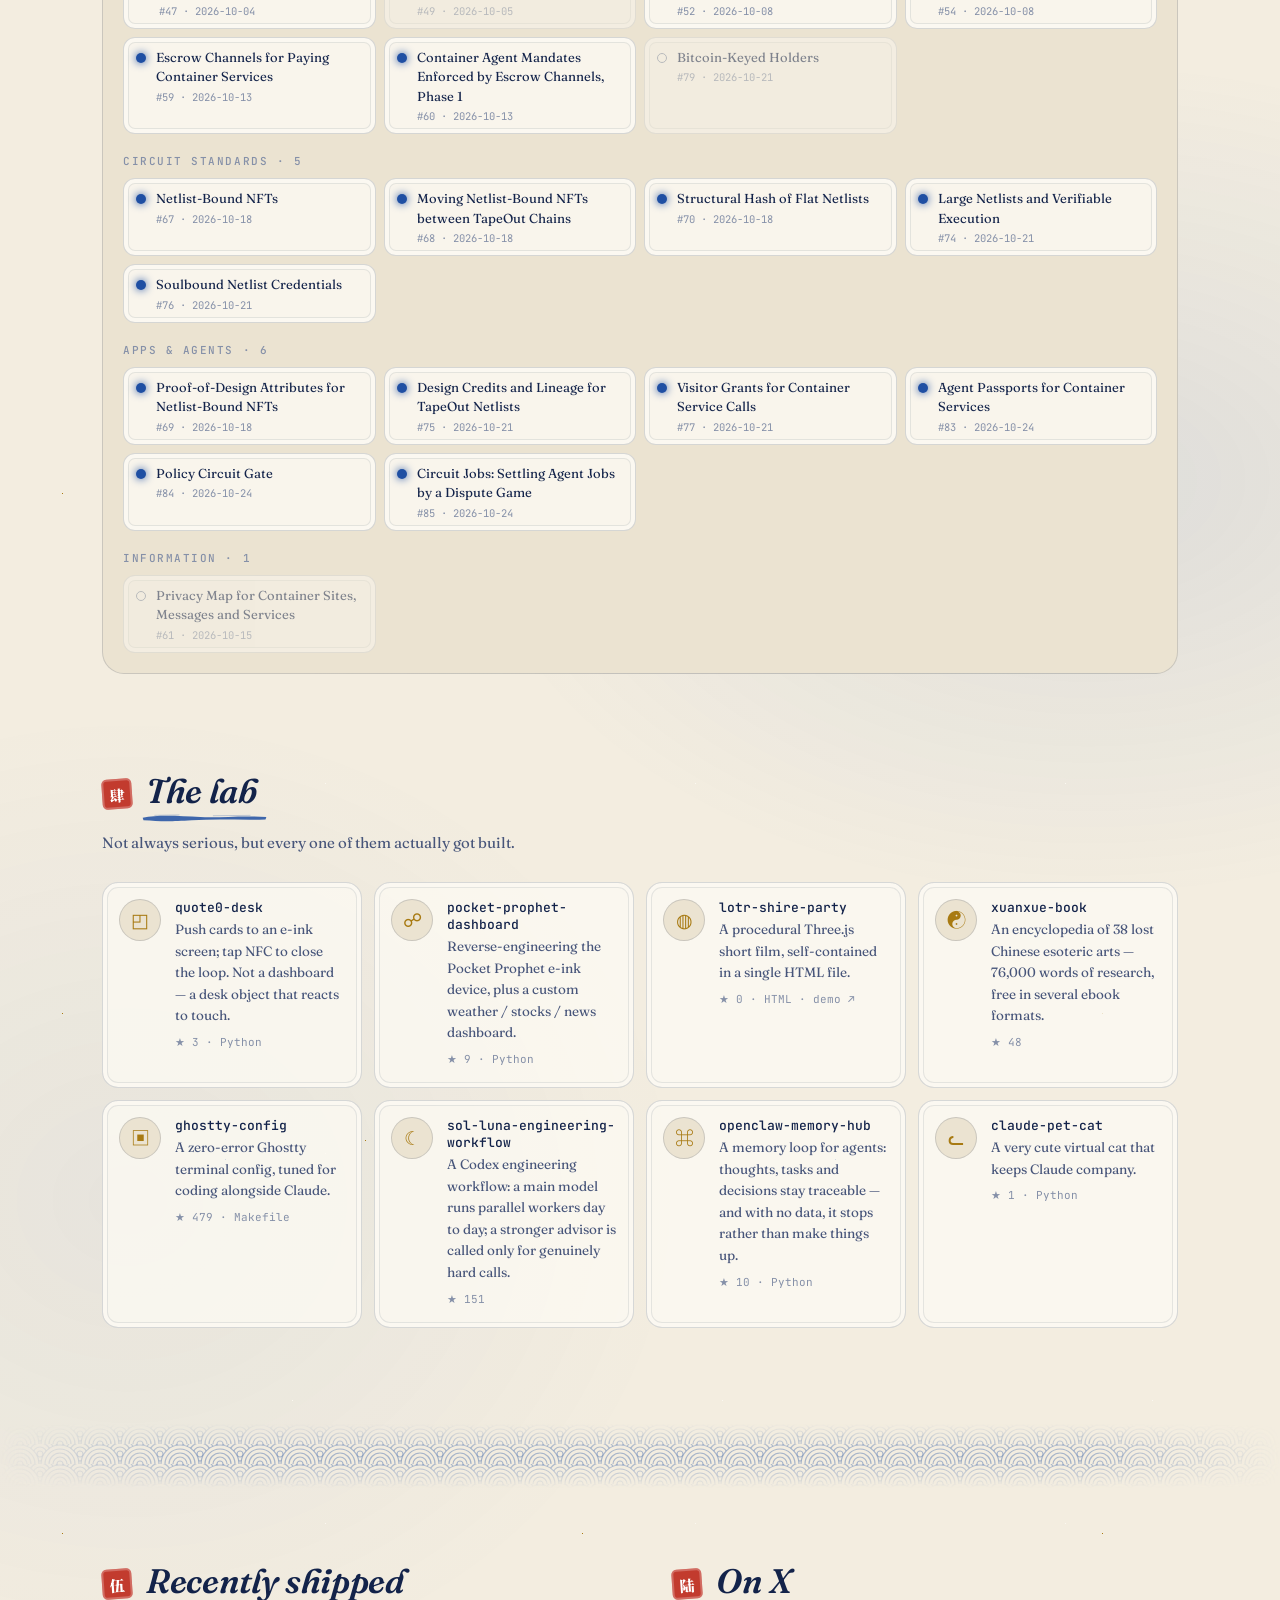
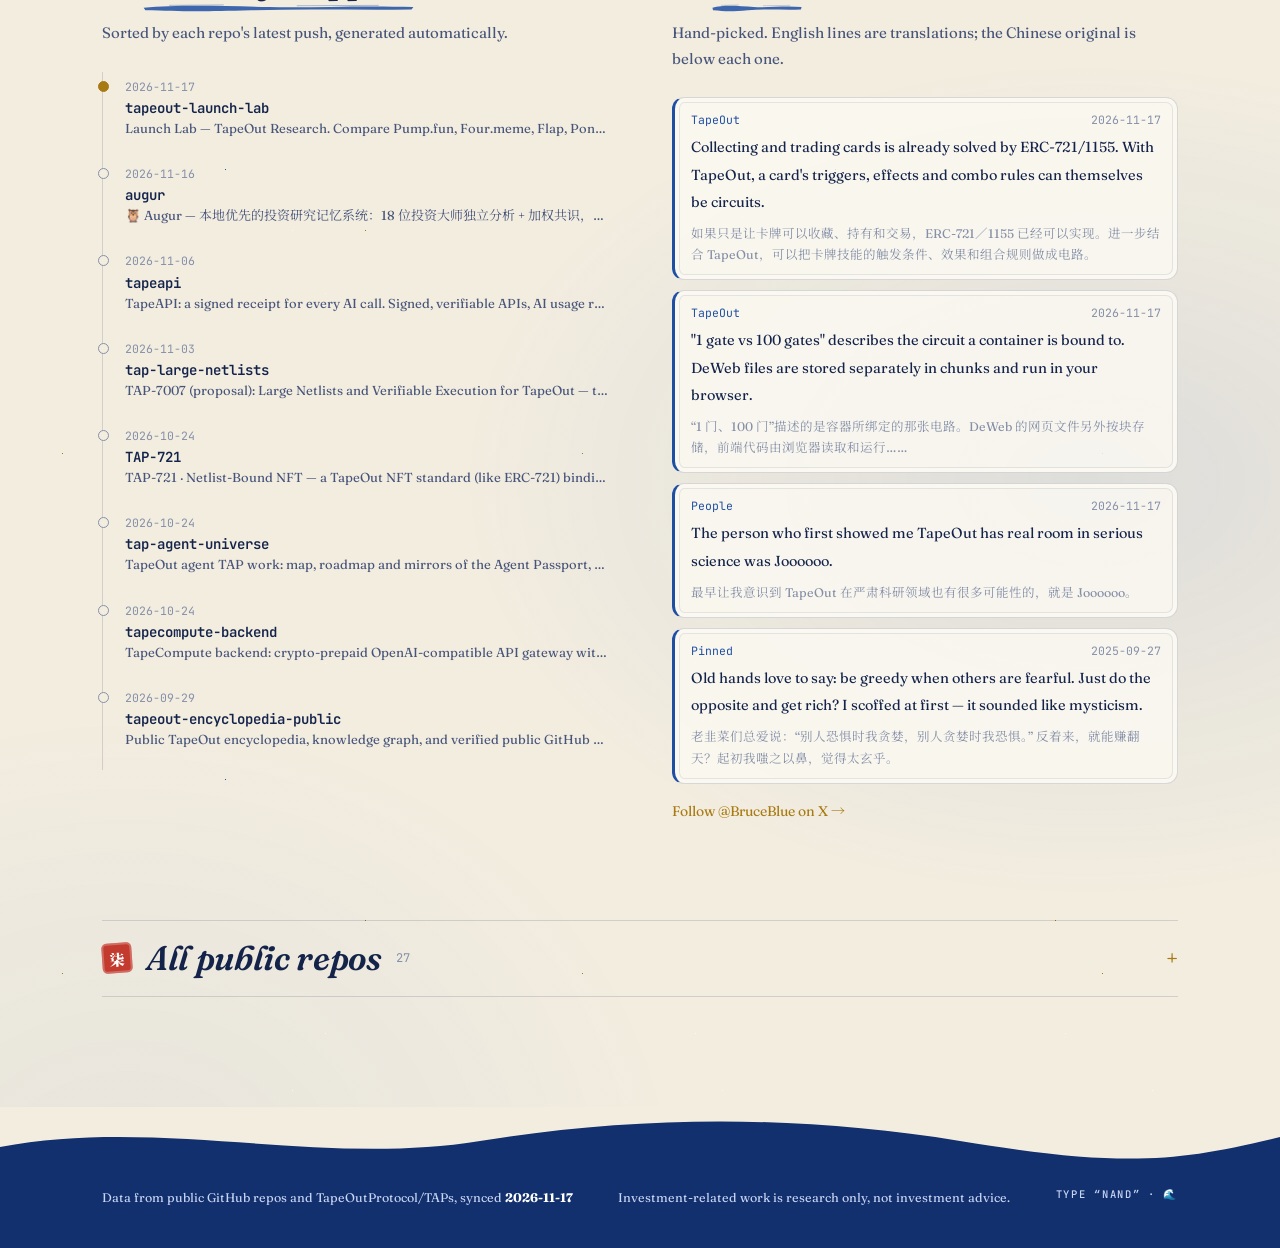
==== commit bdb53534: "Update site 2026-11-17" ====
--- a/index.html
+++ b/index.html
@@ -70,11 +70,70 @@
         </aside>
       </div>
 
-      <svg class="great-wave" viewBox="0 0 1440 240" preserveAspectRatio="none" aria-hidden="true">
-        <path class="w-back" d="M0 150 C160 104 300 176 470 128 S780 70 960 126 S1270 176 1440 118 V240 H0Z"/>
-        <path class="w-mid" d="M0 182 C220 150 420 214 620 172 C770 140 830 70 940 48 C1030 30 1104 66 1094 118 C1086 156 1040 162 1024 138 C1012 120 1028 104 1046 112 C1018 86 962 96 952 138 C942 186 1004 212 1090 200 C1236 184 1334 160 1440 174 V240 H0Z"/>
+      <div class="cartouche" aria-hidden="true"><span class="ct-title" data-i="cartouche"></span><span class="ct-seal">蓝</span></div>
+
+      <svg class="great-wave" viewBox="0 0 1440 330" preserveAspectRatio="xMidYMax slice" aria-hidden="true">
+        <defs>
+          <linearGradient id="g-wave" x1="0" y1="0" x2="0" y2="1">
+            <stop offset="0" style="stop-color: var(--wave-hi)" /><stop offset="1" style="stop-color: var(--wave-lo)" />
+          </linearGradient>
+          <linearGradient id="g-back" x1="0" y1="0" x2="0" y2="1">
+            <stop offset="0" style="stop-color: var(--wave-back)" /><stop offset="1" style="stop-color: var(--wave-lo)" />
+          </linearGradient>
+          <linearGradient id="g-mtn" x1="0" y1="0" x2="0" y2="1">
+            <stop offset="0" style="stop-color: var(--mountain-hi)" /><stop offset="1" style="stop-color: var(--mountain)" />
+          </linearGradient>
+          <!-- 油画质感：笔刷毛边 + 厚涂光影 -->
+          <filter id="oil" x="-3%" y="-3%" width="106%" height="106%" color-interpolation-filters="sRGB">
+            <feTurbulence type="fractalNoise" baseFrequency="0.03 0.08" numOctaves="2" seed="4" result="n" />
+            <feDisplacementMap in="SourceGraphic" in2="n" scale="7" xChannelSelector="R" yChannelSelector="G" result="d" />
+            <feTurbulence type="fractalNoise" baseFrequency="0.55 0.9" numOctaves="3" seed="9" result="fine" />
+            <feDiffuseLighting in="fine" surfaceScale="2.2" lighting-color="#ffffff" result="light"><feDistantLight azimuth="235" elevation="48" /></feDiffuseLighting>
+            <feComposite in="light" in2="d" operator="in" result="lit" />
+            <feComposite in="d" in2="lit" operator="arithmetic" k1="0.95" k2="0.22" k3="0" k4="0" />
+          </filter>
+        </defs>
+
+        <!-- 霞云（kasumi） -->
+        <g class="kasumi">
+          <rect x="60" y="92" width="420" height="22" rx="11" /><rect x="180" y="122" width="300" height="16" rx="8" />
+          <rect x="1040" y="70" width="340" height="20" rx="10" /><rect x="1130" y="98" width="230" height="14" rx="7" />
+        </g>
+
+        <!-- 远山，山脊铺着走线 -->
+        <g class="mtn" filter="url(#oil)">
+          <path class="m-body" d="M150 250 L300 128 Q318 114 336 128 L500 250 Z" />
+          <path class="m-snow" d="M300 128 Q318 114 336 128 L362 150 L346 146 L334 160 L320 148 L306 162 L294 148 L278 150 Z" />
+          <path class="trace" d="M318 160 V196 H350 V232" /><circle class="pad" cx="318" cy="160" r="3.5" /><circle class="pad" cx="350" cy="232" r="3.5" />
+          <path class="trace" d="M300 176 V210 H262 V240" /><circle class="pad" cx="300" cy="176" r="3.5" /><circle class="pad" cx="262" cy="240" r="3.5" />
+        </g>
+
+        <!-- 后浪 -->
+        <path class="w-back" filter="url(#oil)" d="M0 214 C120 186 240 222 360 200 C470 180 520 150 600 166 C700 186 760 214 860 206 C1000 194 1120 170 1240 186 C1320 196 1380 190 1440 182 V330 H0Z" />
+
+        <!-- 主浪：卷起的浪头 -->
+        <g class="w-main" filter="url(#oil)">
+          <path class="w-mid" id="curl" d="M0 330 L0 268 C120 254 240 266 360 256 C470 246 540 214 610 168 C680 122 760 86 850 82 C950 78 1022 128 1012 184 C1005 221 967 236 942 221 C920 208 927 181 950 182 C934 156 894 156 877 188 C858 226 892 266 962 272 C1100 284 1260 256 1440 266 L1440 330 Z" />
+          <!-- 浪里的纹路 = 电路走线 -->
+          <path class="trace w" d="M300 300 C420 292 520 262 600 214 C660 178 712 146 760 128" /><circle class="via" cx="760" cy="128" r="4" />
+          <path class="trace w" d="M360 312 C470 304 560 272 640 226 L700 190 H760 V168" /><circle class="via" cx="760" cy="168" r="4" />
+          <path class="trace w" d="M460 322 C560 316 640 286 700 252 H800 V214" /><circle class="via" cx="800" cy="214" r="4" />
+          <path class="trace w" d="M820 112 C880 104 940 120 962 150" /><circle class="via" cx="820" cy="112" r="3.5" />
+          <path class="trace w" d="M640 300 H760 C820 300 860 290 900 284" /><circle class="via" cx="900" cy="284" r="3.5" />
+          <path class="trace w" d="M1060 300 C1160 292 1260 280 1380 286" /><circle class="via" cx="1060" cy="300" r="3.5" />
+        </g>
         <g class="w-foam" id="foam"></g>
-        <path class="w-front" d="M0 214 C240 194 480 236 720 214 S1200 192 1440 218 V240 H0Z"/>
+
+        <!-- 芯片小船 -->
+        <g class="boat" transform="translate(1150 262) rotate(-8)">
+          <rect x="-30" y="-9" width="60" height="18" rx="2" /><path d="M-22 -9v-6M-10 -9v-6M2 -9v-6M14 -9v-6M-22 9v6M-10 9v6M2 9v6M14 9v6" /><text x="0" y="4">NAND</text>
+        </g>
+        <g class="boat small" transform="translate(470 246) rotate(10)">
+          <rect x="-20" y="-7" width="40" height="14" rx="2" /><path d="M-12 -7v-5M0 -7v-5M12 -7v-5M-12 7v5M0 7v5M12 7v5" />
+        </g>
+
+        <!-- 前浪 -->
+        <path class="w-front" d="M0 304 C200 288 420 318 640 302 C860 286 1080 314 1300 300 C1360 296 1400 298 1440 302 V330 H0Z" />
       </svg>
     </section>
 
--- a/assets/style.css
+++ b/assets/style.css
@@ -91,7 +91,7 @@
 @media (max-width: 700px) { .nav nav { display: none; } .lang { margin-left: auto; } }
 
 /* ---------- hero: 星空 + 浪 ---------- */
-.hero { position: relative; overflow: hidden; padding-bottom: 150px; }
+.hero { position: relative; overflow: hidden; padding-bottom: 230px; }
 #sky { position: absolute; inset: 0; width: 100%; height: 100%; z-index: 0; }
 .hero-grid { display: grid; grid-template-columns: 1fr; gap: 40px; padding-top: 72px; align-items: center; }
 @media (min-width: 980px) { .hero-grid { grid-template-columns: 1.25fr 1fr; gap: 56px; padding-top: 104px; } }
@@ -118,16 +118,35 @@
 .roles { list-style: none; display: flex; flex-wrap: wrap; gap: 8px; padding: 0; margin: 32px 0 0; }
 .roles li { font-size: 12.5px; color: var(--muted); border: 1px solid var(--line); border-radius: 999px; padding: 3px 12px; background: var(--surface); backdrop-filter: blur(6px); }
 
-.great-wave { position: absolute; left: 0; right: 0; bottom: -1px; width: 100%; height: 190px; z-index: 1; pointer-events: none; }
-.w-back { fill: var(--wave-back); opacity: .55; }
-.w-mid { fill: var(--wave-mid); }
-.w-foam circle { fill: var(--foam); }
-.w-front { fill: var(--wave-front); }
+.great-wave { position: absolute; left: 0; right: 0; bottom: -1px; width: 100%; height: 280px; z-index: 1; pointer-events: none; }
+.kasumi rect { fill: var(--kasumi); stroke: var(--ink-line); stroke-width: 1.5; opacity: .9; }
+.m-body { fill: url(#g-mtn); stroke: var(--ink-line); stroke-width: 2.5; stroke-linejoin: round; }
+.m-snow { fill: var(--snow); stroke: var(--ink-line); stroke-width: 2; stroke-linejoin: round; }
+.trace { fill: none; stroke: var(--trace); stroke-width: 2; stroke-linecap: round; stroke-linejoin: round; }
+.trace.w { stroke: var(--trace-w); stroke-width: 2.2; }
+.pad, .via { fill: var(--bg); stroke: var(--gold); stroke-width: 2; }
+.w-back { fill: url(#g-back); stroke: var(--ink-line); stroke-width: 2.5; }
+.w-mid { fill: url(#g-wave); stroke: var(--ink-line); stroke-width: 3; stroke-linejoin: round; }
+.w-foam circle { fill: var(--foam); stroke: var(--ink-line); stroke-width: .8; }
+.w-foam circle.via-foam { fill: none; stroke: var(--gold); stroke-width: 1.6; }
+.w-front { fill: var(--wave-front); stroke: var(--ink-line); stroke-width: 2.5; }
+.boat rect { fill: var(--chip); stroke: var(--ink-line); stroke-width: 2; }
+.boat path { stroke: var(--gold); stroke-width: 2; stroke-linecap: round; }
+.boat text { font: 700 9px var(--mono); fill: var(--gold); text-anchor: middle; letter-spacing: .08em; }
 @media (prefers-reduced-motion: no-preference) {
-  .w-back { animation: sway 9s ease-in-out infinite alternate; }
-  .w-mid, .w-foam { animation: sway 7s ease-in-out infinite alternate-reverse; }
-}
-@keyframes sway { from { transform: translateX(-12px); } to { transform: translateX(12px); } }
+  .boat { animation: bob 5s ease-in-out infinite; transform-box: fill-box; transform-origin: center; }
+  .boat.small { animation-duration: 6.5s; animation-delay: -2s; }
+  .w-foam { animation: drift 6s ease-in-out infinite alternate; }
+}
+@keyframes bob { 0%, 100% { translate: 0 0; rotate: 0deg; } 50% { translate: 0 -5px; rotate: 4deg; } }
+@keyframes drift { from { transform: translateX(-3px); } to { transform: translateX(3px); } }
+
+/* 竖排题签（浮世绘版画的标题框） */
+.cartouche { display: none; position: absolute; z-index: 2; top: 92px; left: max(16px, calc(50% - 600px)); padding: 14px 7px 10px; writing-mode: vertical-rl;
+  background: var(--paper-label); border: 2px solid var(--ink-line); box-shadow: inset 0 0 0 3px var(--paper-label), inset 0 0 0 4px var(--seal);
+  font: 700 15px/1 var(--serif); letter-spacing: .32em; color: #1b2a50; }
+.ct-seal { margin-top: 10px; writing-mode: horizontal-tb; display: grid; place-items: center; width: 22px; height: 22px; background: var(--seal); color: #fff; font-size: 13px; letter-spacing: 0; border-radius: 3px; }
+@media (min-width: 1240px) { .cartouche { display: flex; align-items: center; } }
 
 /* ---------- NAND toy ---------- */
 .toy { position: relative; background: var(--surface); backdrop-filter: blur(10px); border: 1px solid var(--line); border-radius: 20px; padding: 22px; box-shadow: 0 30px 70px -40px rgba(0, 0, 0, .7); }
@@ -161,7 +180,7 @@
 .truth tr.cur td { color: var(--gold); background: var(--gold-soft); }
 
 /* ---------- stats ---------- */
-.stats-wrap { margin-top: -40px; z-index: 2; }
+.stats-wrap { margin-top: -30px; z-index: 2; }
 .stats { display: grid; grid-template-columns: repeat(2, 1fr); gap: 1px; margin: 0; background: var(--line); border: 1px solid var(--line); border-radius: 18px; overflow: hidden; box-shadow: 0 30px 60px -45px rgba(0, 0, 0, .8); }
 @media (min-width: 760px) { .stats { grid-template-columns: repeat(5, 1fr); } }
 .stats div { background: var(--surface-solid); padding: 18px 20px; }
@@ -327,3 +346,39 @@
   .chip { min-width: 76px; }
   .seal { width: 52px; height: 52px; } .seal span { font-size: 28px; }
 }
+
+/* =========================================================
+   浮世绘 × 电路：额外的色板
+   ========================================================= */
+:root {
+  --wave-hi: #4377d8; --wave-lo: #0f2660; --ink-line: #030817; --kasumi: #1d2d58;
+  --mountain: #142553; --mountain-hi: #2a4688; --snow: #e9f0ff; --trace: #f4c95d; --trace-w: rgba(233, 240, 255, .55);
+  --chip: #0b1533; --paper-label: #efe4c8; --grain-op: .09; --grain-blend: overlay;
+}
+:root[data-theme="light"] {
+  --wave-hi: #4f7fd0; --wave-lo: #163a80; --ink-line: #13234a; --kasumi: #eadcb8;
+  --mountain: #6f88b8; --mountain-hi: #a8bbdc; --snow: #fbf8f1; --trace: #a87a12; --trace-w: rgba(251, 248, 241, .7);
+  --chip: #13234a; --paper-label: #f6ecd2; --grain-op: .22; --grain-blend: multiply;
+}
+@media (prefers-color-scheme: light) {
+  :root:not([data-theme="dark"]) {
+    --wave-hi: #4f7fd0; --wave-lo: #163a80; --ink-line: #13234a; --kasumi: #eadcb8;
+    --mountain: #6f88b8; --mountain-hi: #a8bbdc; --snow: #fbf8f1; --trace: #a87a12; --trace-w: rgba(251, 248, 241, .7);
+    --chip: #13234a; --paper-label: #f6ecd2; --grain-op: .22; --grain-blend: multiply;
+  }
+}
+
+/* 画布颗粒：让整页有油画/版画纸的质感 */
+body::after { content: ""; position: fixed; inset: 0; z-index: 25; pointer-events: none; opacity: var(--grain-op); mix-blend-mode: var(--grain-blend);
+  background-image: url("data:image/svg+xml,%3Csvg xmlns='http://www.w3.org/2000/svg' width='220' height='220'%3E%3Cfilter id='n'%3E%3CfeTurbulence type='fractalNoise' baseFrequency='.85' numOctaves='3' stitchTiles='stitch'/%3E%3CfeColorMatrix values='0 0 0 0 .5  0 0 0 0 .5  0 0 0 0 .5  0 0 0 1.4 -.25'/%3E%3C/filter%3E%3Crect width='220' height='220' filter='url(%23n)'/%3E%3C/svg%3E"),
+    repeating-linear-gradient(0deg, rgba(128,128,128,.07) 0 1px, transparent 1px 3px), repeating-linear-gradient(90deg, rgba(128,128,128,.05) 0 1px, transparent 1px 3px); }
+
+/* 卡片：版画的双线边框 */
+.card, .quote, .toy, .cell, .lab a, .read, .post { box-shadow: inset 0 0 0 4px var(--surface-solid), inset 0 0 0 5px color-mix(in srgb, var(--ink) 9%, transparent); }
+.toy { box-shadow: inset 0 0 0 5px var(--surface-solid), inset 0 0 0 6px color-mix(in srgb, var(--gold) 30%, transparent), 0 30px 70px -40px rgba(0, 0, 0, .7); }
+
+/* 标题下的毛笔笔触 */
+.sec-head h2 { position: relative; padding-bottom: 6px; }
+.sec-head h2::after { content: ""; position: absolute; left: -4px; right: -10px; bottom: -4px; height: 10px; opacity: .85;
+  background: var(--blue); -webkit-mask: var(--brush) no-repeat center / 100% 100%; mask: var(--brush) no-repeat center / 100% 100%; }
+:root { --brush: url("data:image/svg+xml,%3Csvg xmlns='http://www.w3.org/2000/svg' viewBox='0 0 300 12' preserveAspectRatio='none'%3E%3Cpath d='M2 7 C40 3 90 5 140 6 S240 4 298 6 L296 9 C240 10 180 8 120 10 S40 11 4 10 Z' fill='black'/%3E%3Cpath d='M30 4 L90 3.5 M170 4.5 L260 4' stroke='black' stroke-width='.8' opacity='.6'/%3E%3C/svg%3E"); }
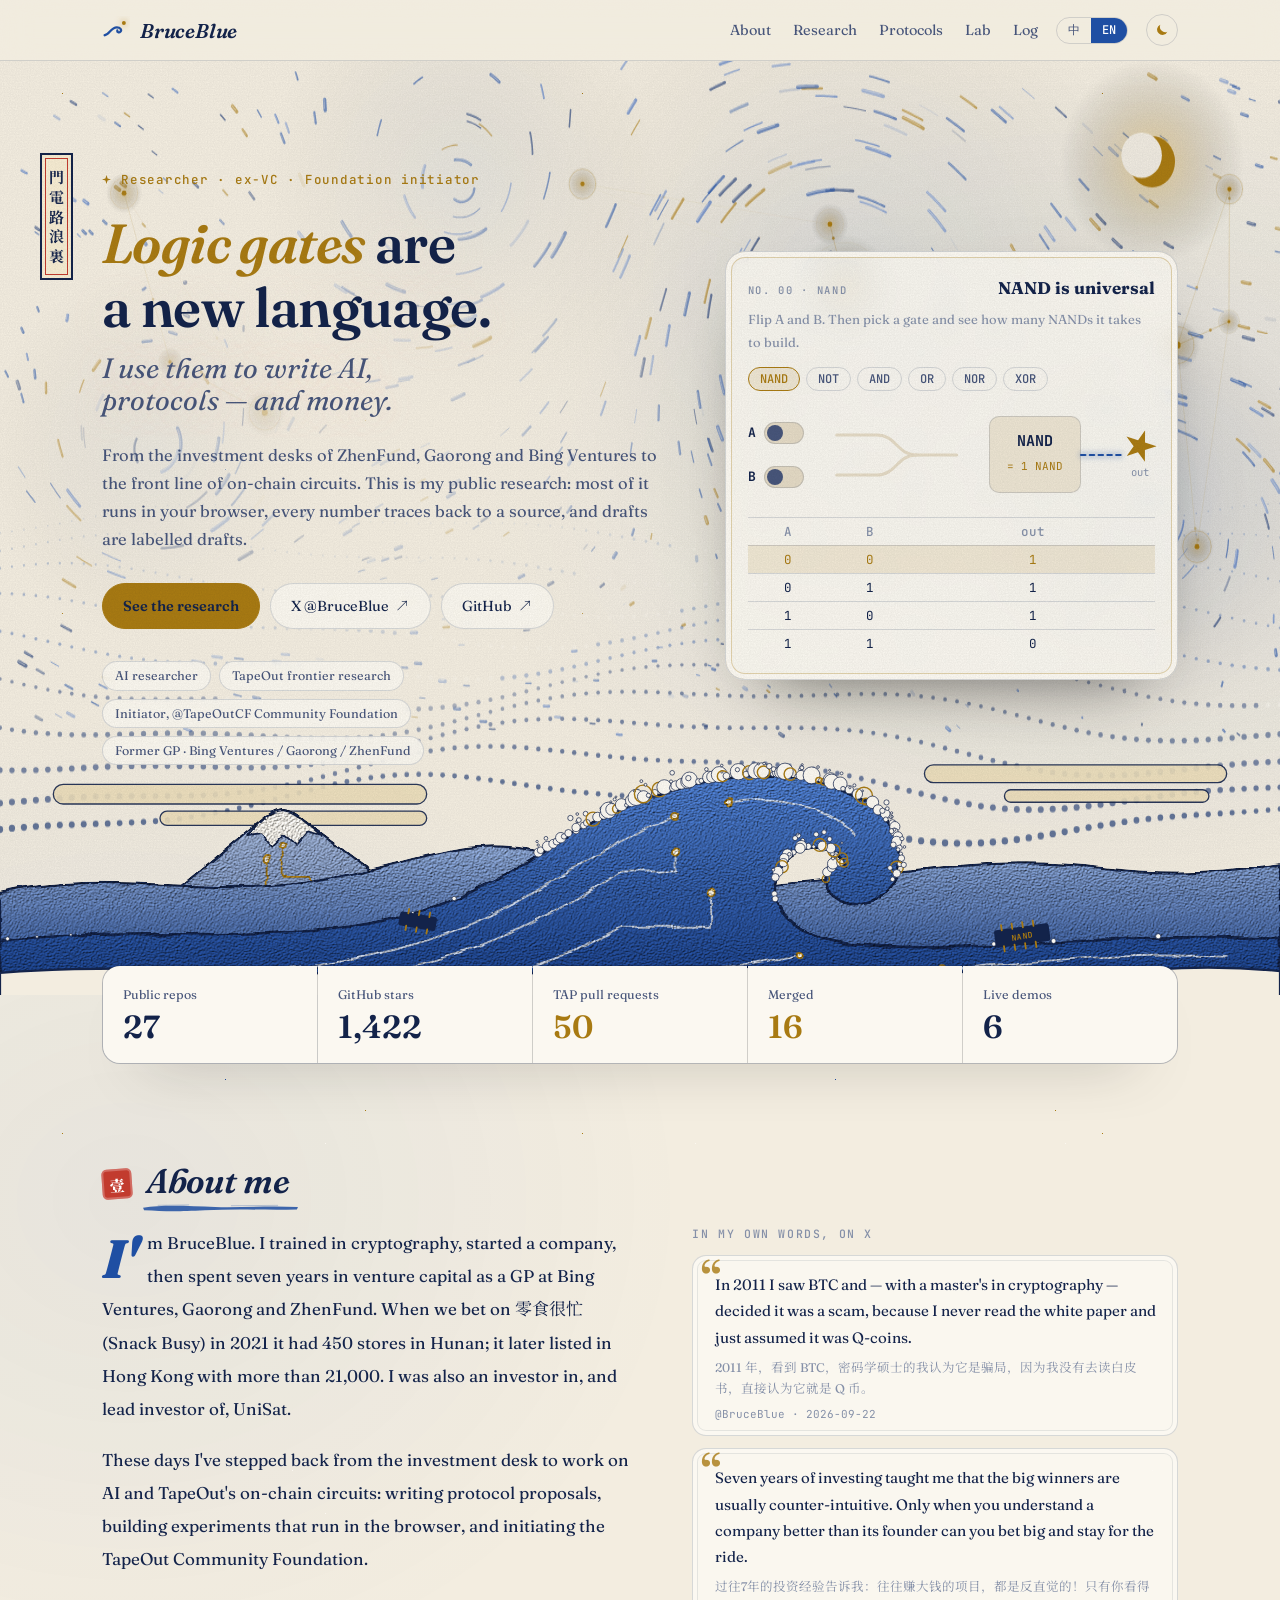
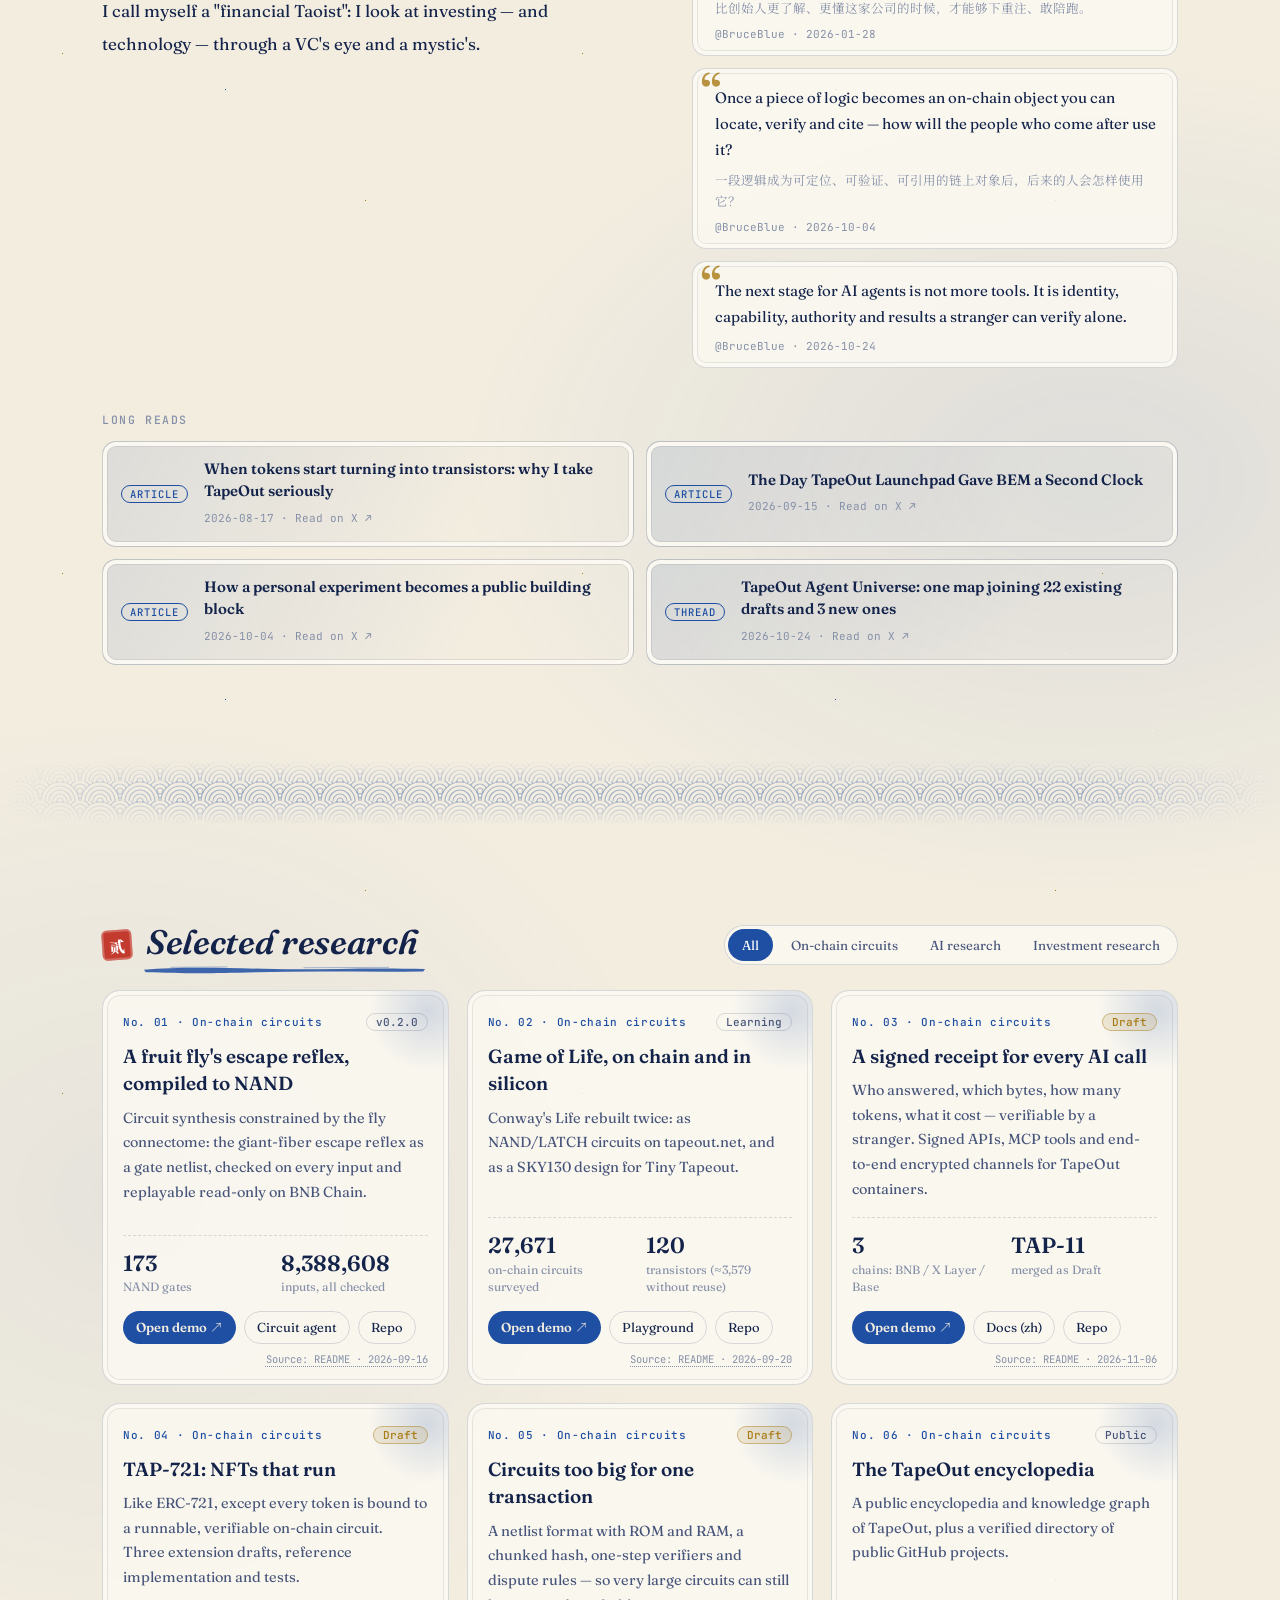
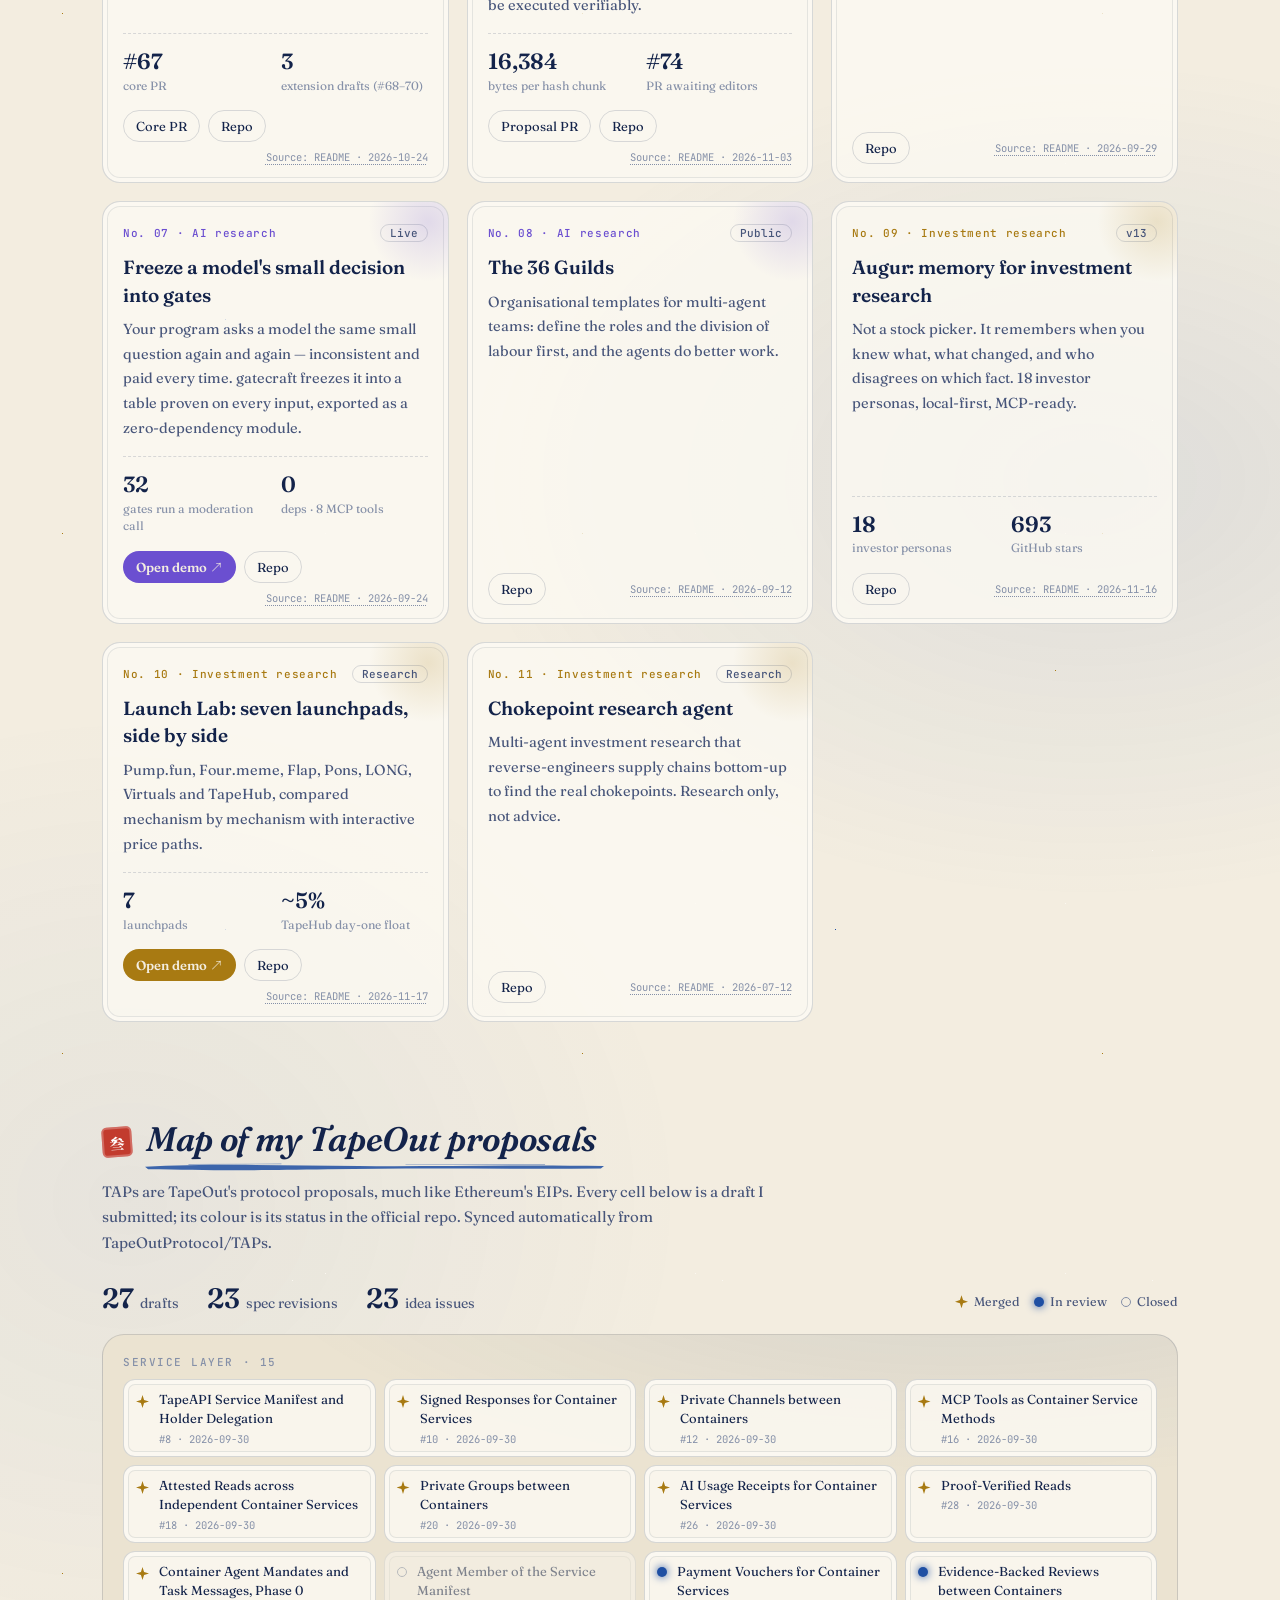
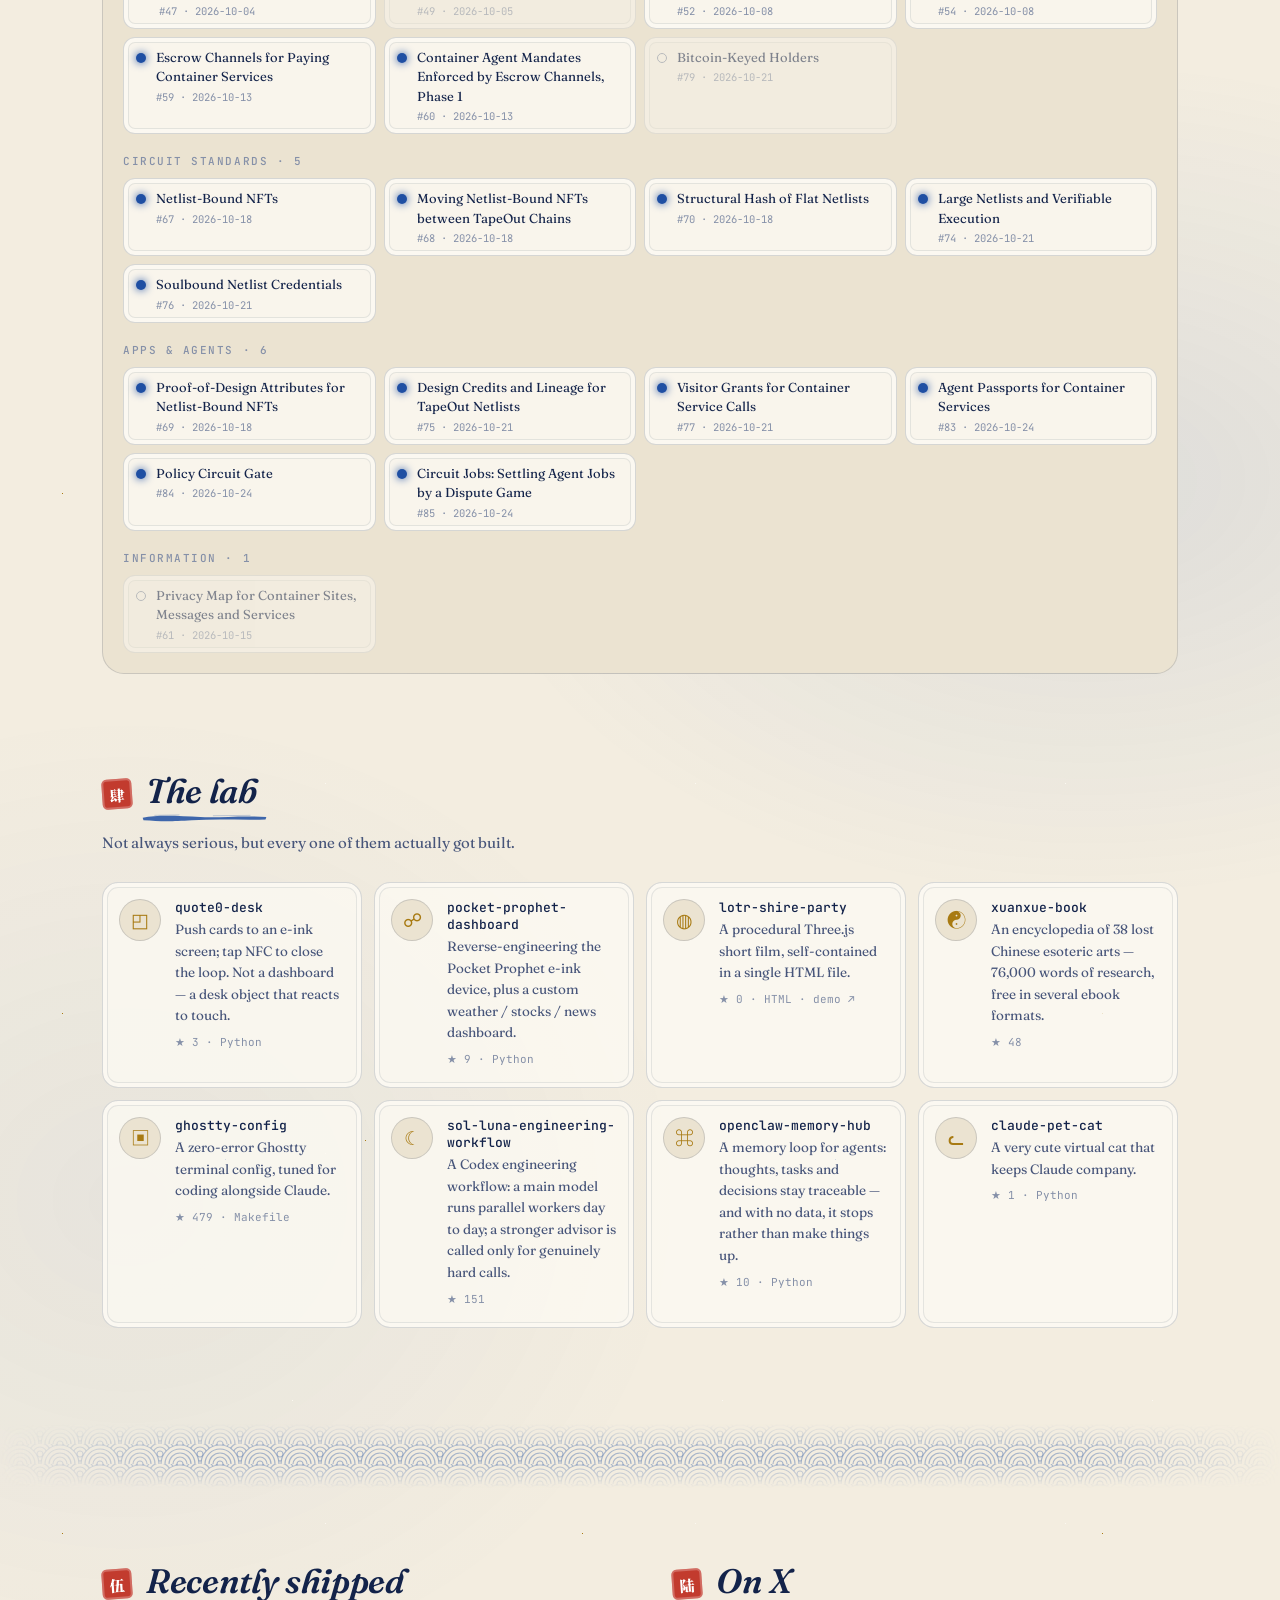
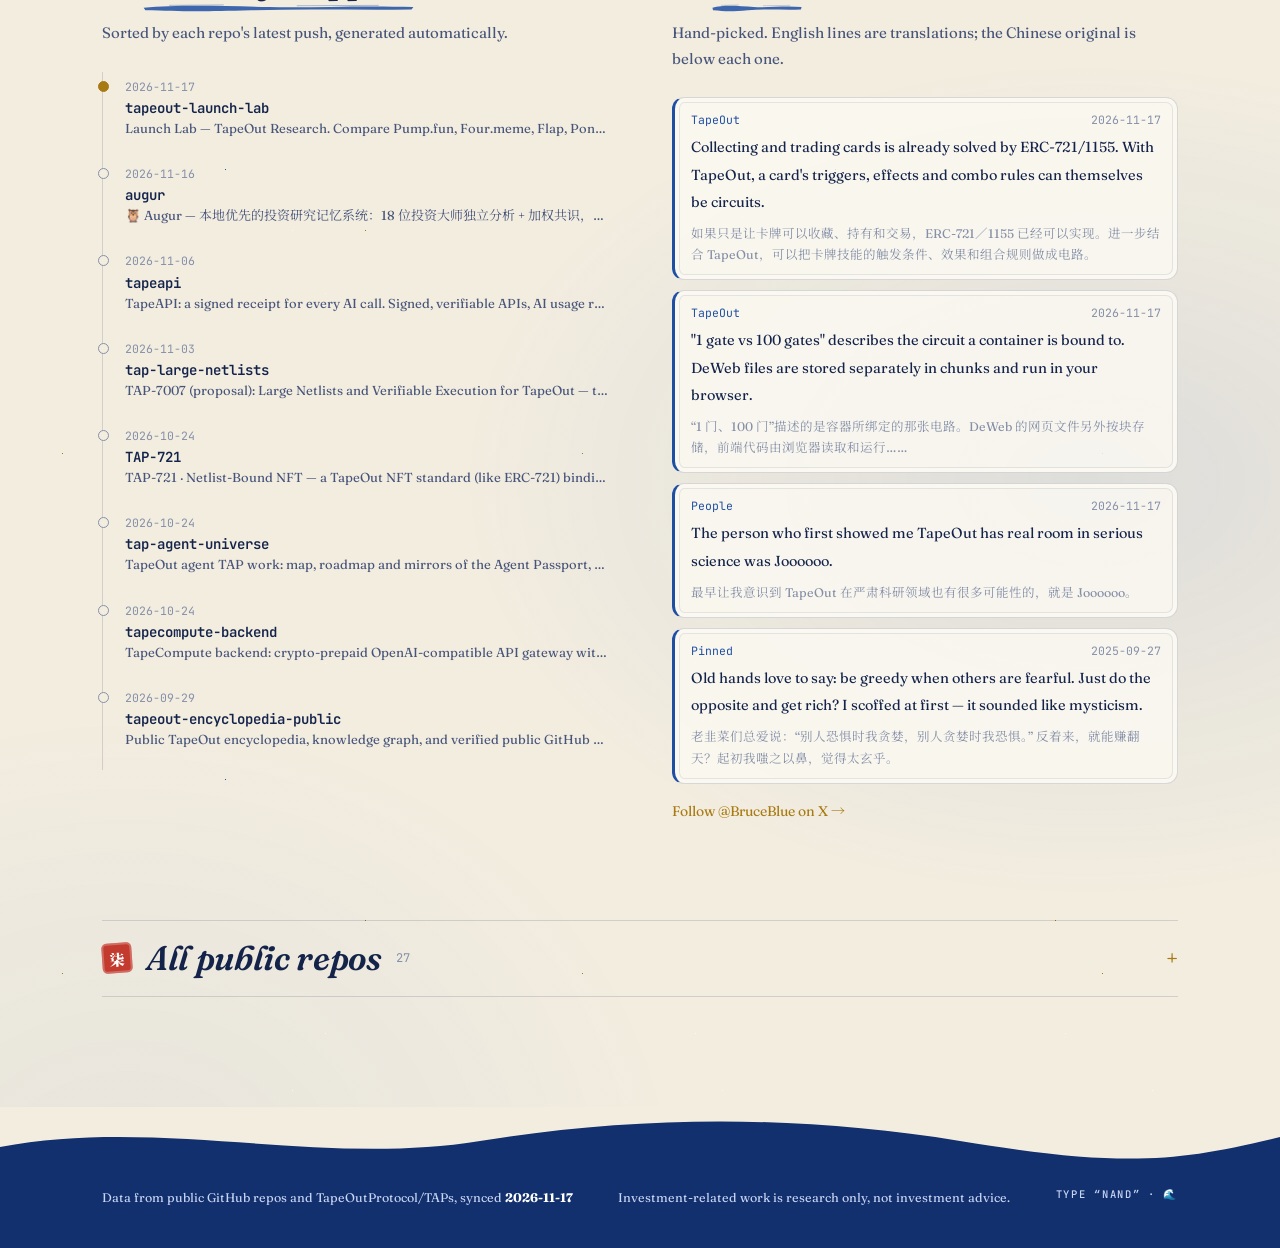
==== commit 8ad40f79: "Update site 2026-11-17" ====
--- a/index.html
+++ b/index.html
@@ -70,7 +70,7 @@
         </aside>
       </div>
 
-      <div class="cartouche" aria-hidden="true"><span class="ct-title" data-i="cartouche"></span><span class="ct-seal">蓝</span></div>
+      <div class="cartouche" aria-hidden="true"><span class="ct-title" data-i="cartouche"></span></div>
 
       <svg class="great-wave" viewBox="0 0 1440 330" preserveAspectRatio="xMidYMax slice" aria-hidden="true">
         <defs>
@@ -145,7 +145,6 @@
       <div class="sec-head"><span class="idx">壹</span><h2 data-i="secAbout"></h2></div>
       <div class="about">
         <div class="about-text">
-          <div class="seal" aria-hidden="true"><span>蓝</span></div>
           <div id="about-body"></div>
         </div>
         <div class="about-side">
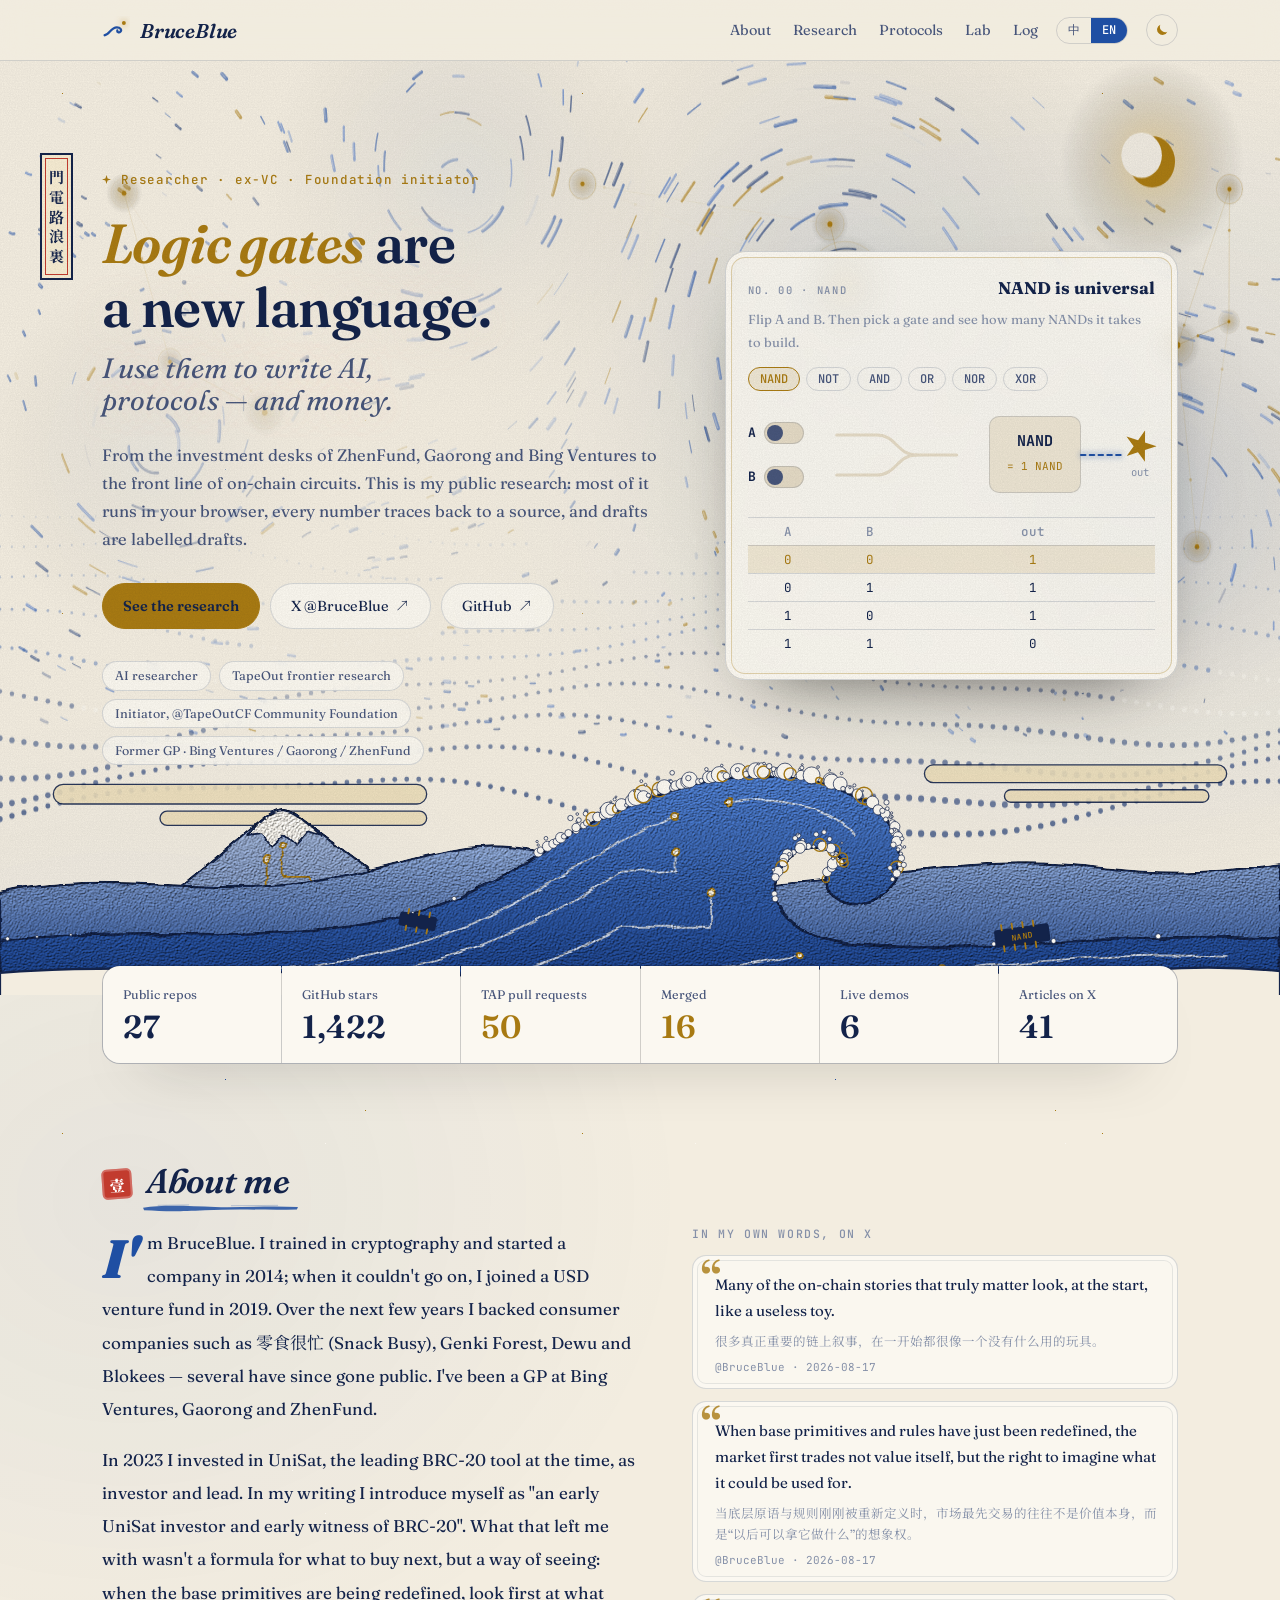
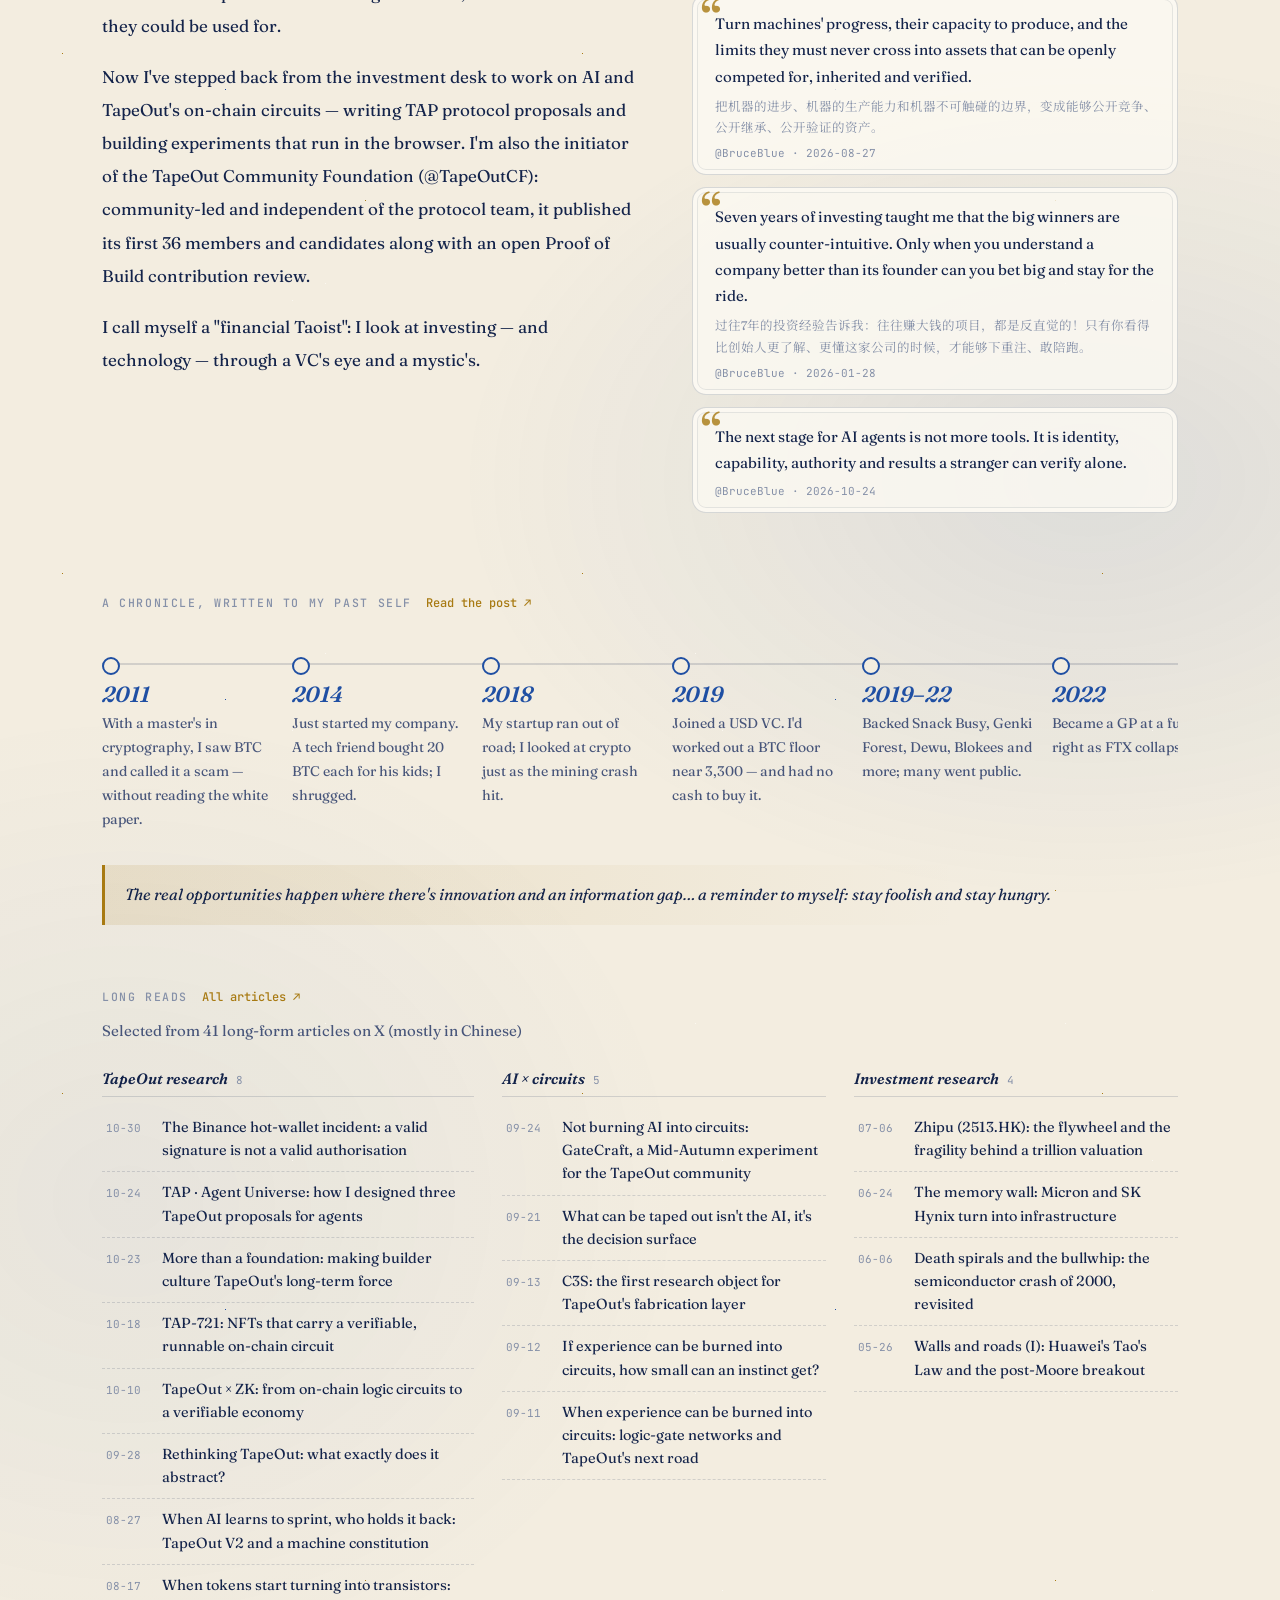
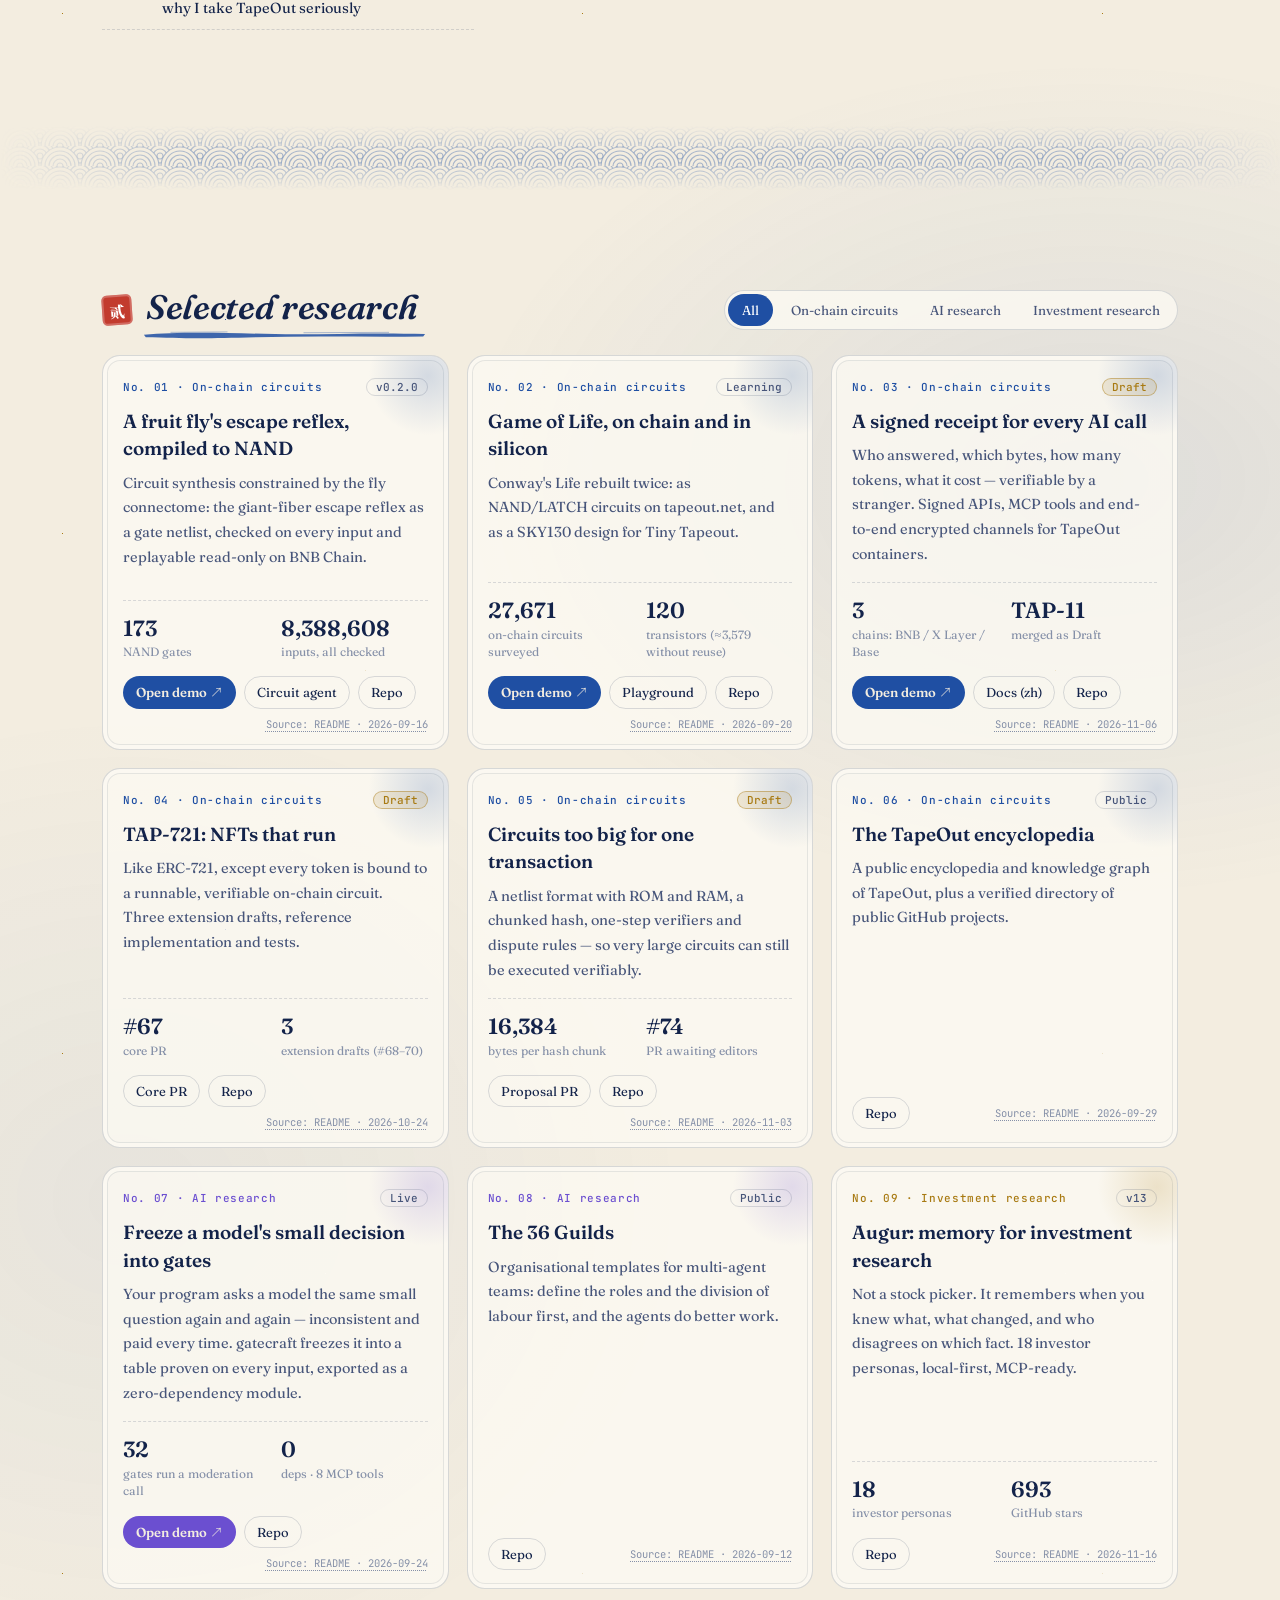
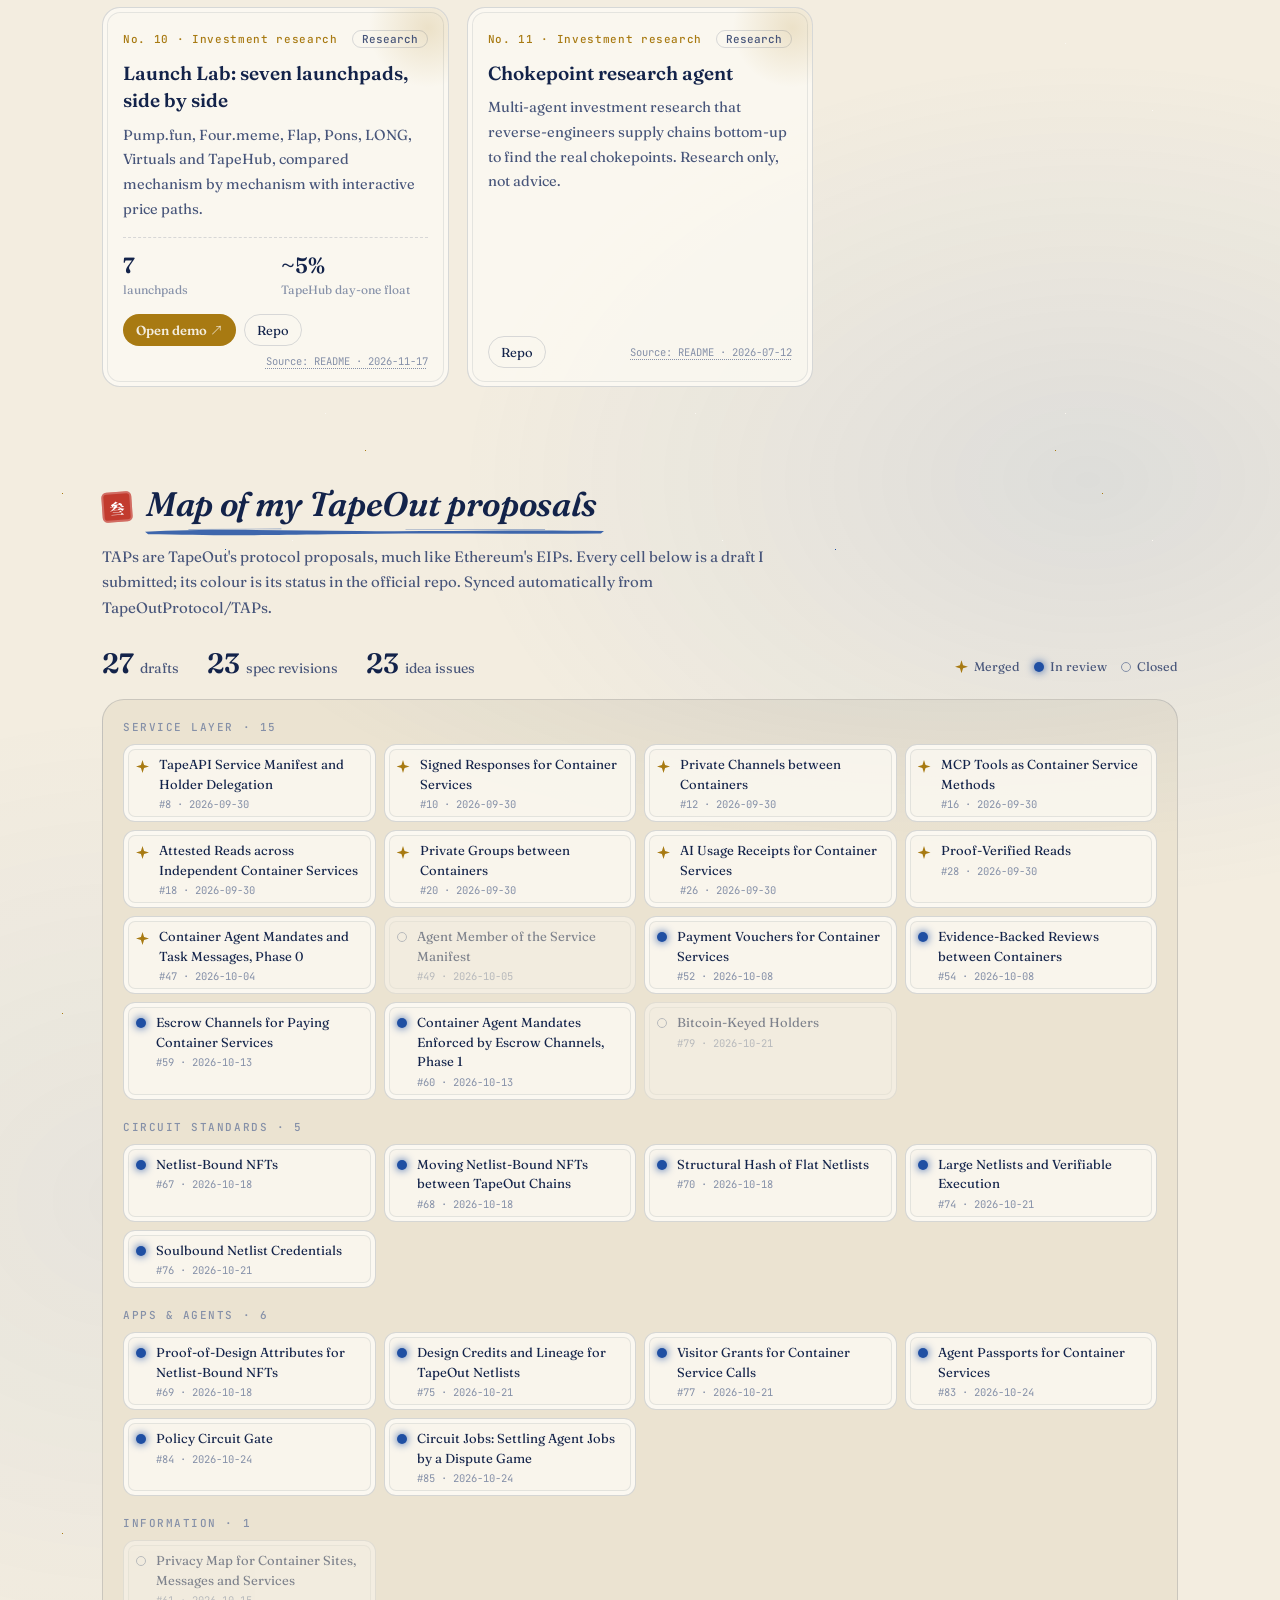
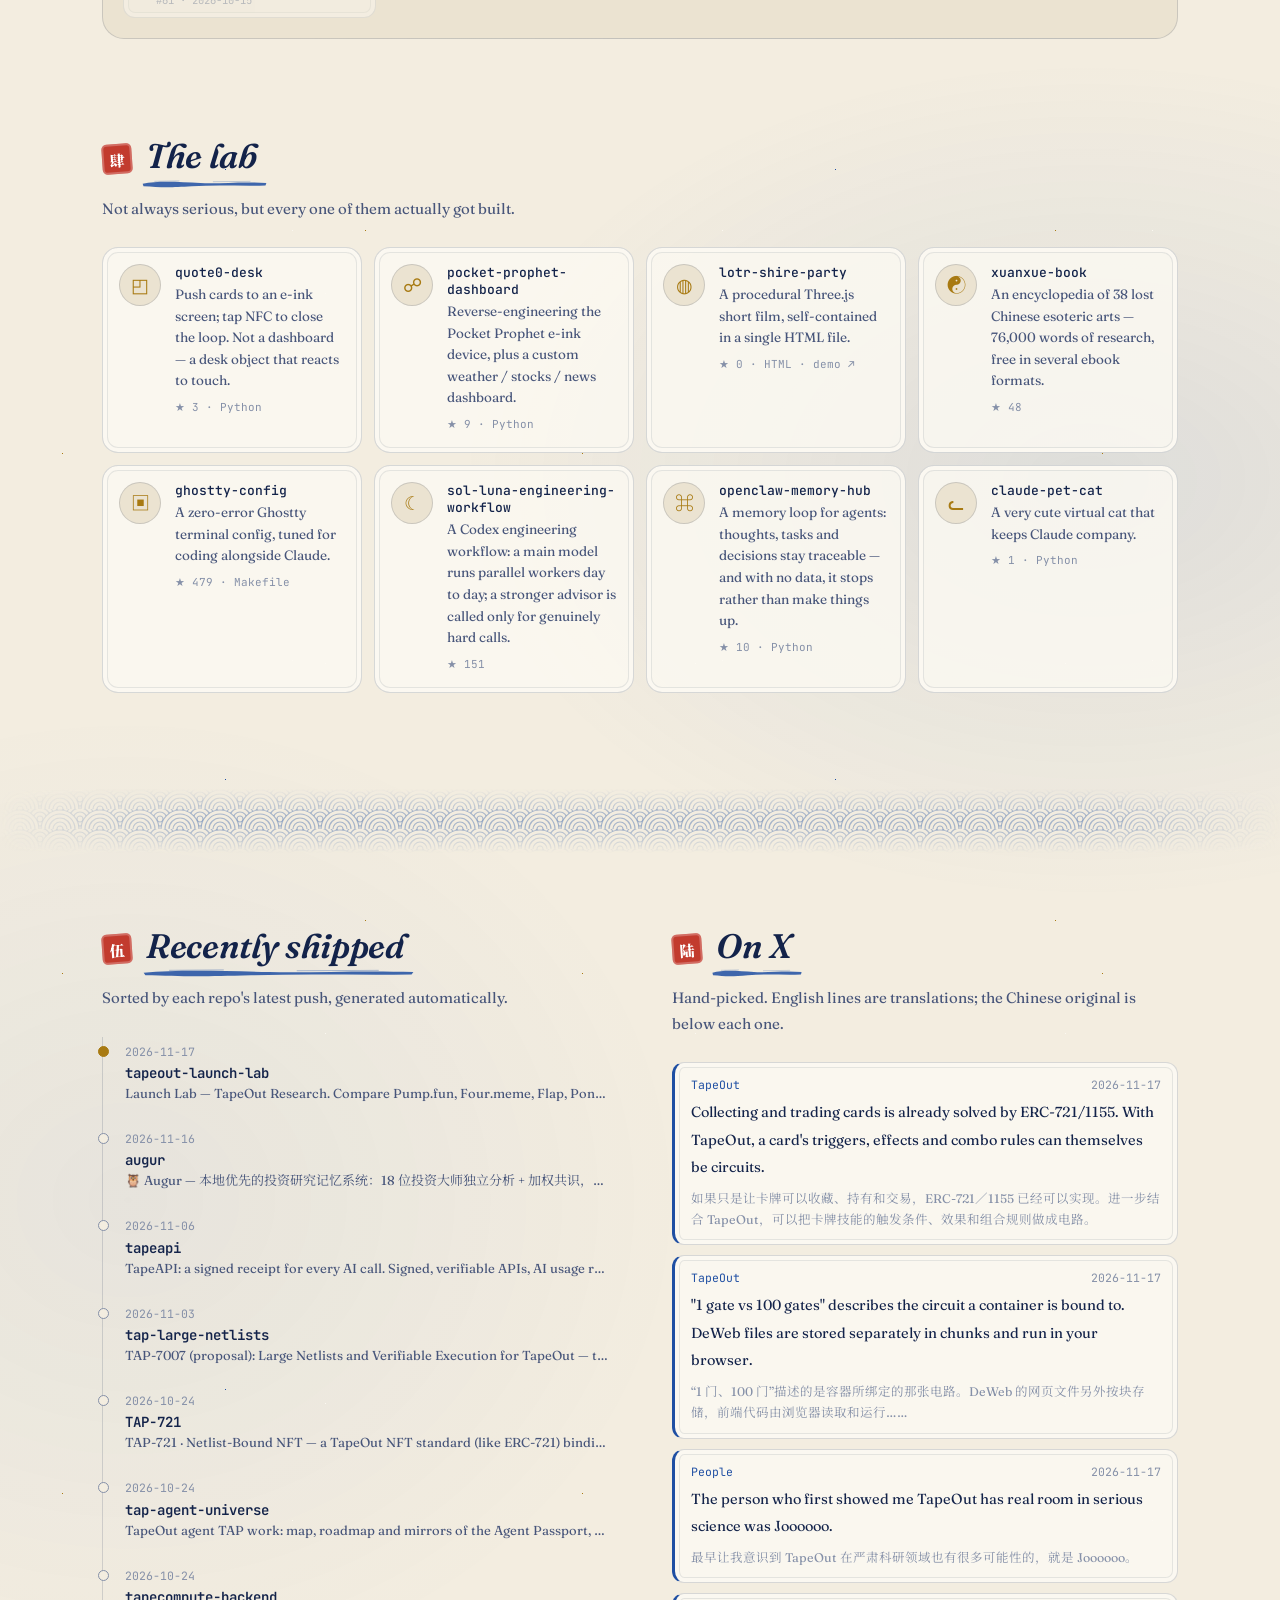
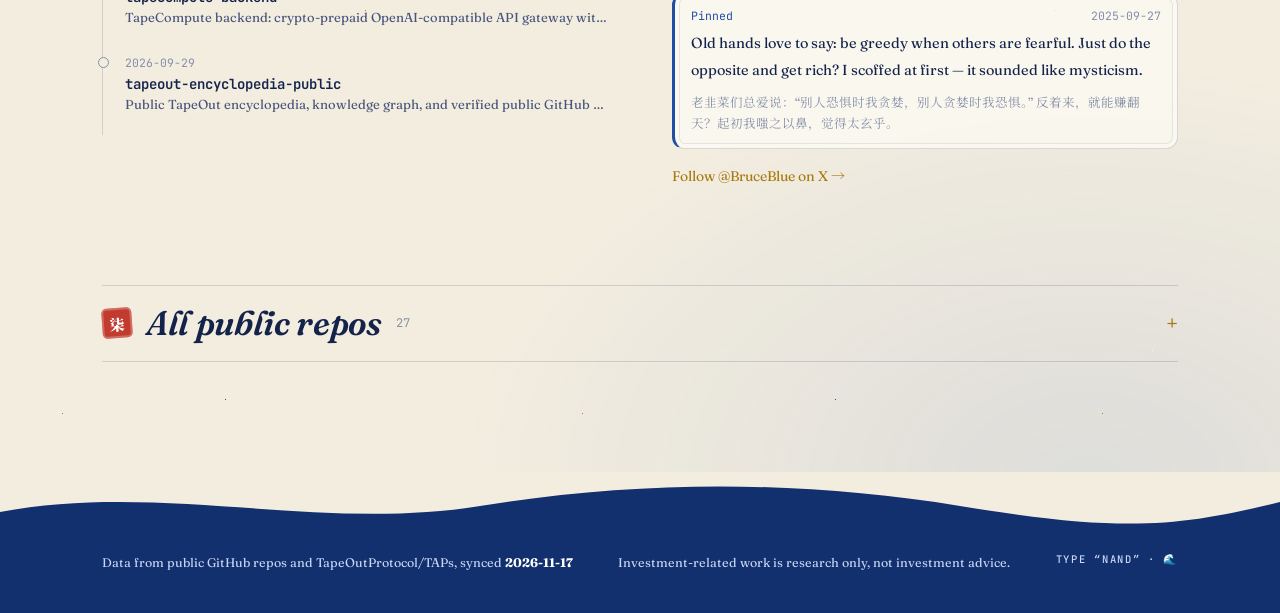
==== commit 5739b726: "Update site 2026-11-17" ====
--- a/index.html
+++ b/index.html
@@ -152,8 +152,14 @@
           <div class="quotes" id="quotes"></div>
         </div>
       </div>
-      <h3 class="mini reads-title" data-i="aboutReads"></h3>
-      <div class="reads" id="reads"></div>
+      <div class="emaki">
+        <div class="emaki-head"><h3 class="mini" data-i="chronicle"></h3><a class="mini-link" id="chronicle-link" target="_blank" rel="noopener" data-i="chronicleLink"></a></div>
+        <ol class="chronicle" id="chronicle"></ol>
+        <p class="coda" id="coda"></p>
+      </div>
+      <div class="emaki-head reads-title"><h3 class="mini" data-i="aboutReads"></h3><a class="mini-link" id="all-articles" target="_blank" rel="noopener" data-i="allArticles"></a></div>
+      <p class="sec-lede" id="reads-note"></p>
+      <div class="read-groups" id="reads"></div>
     </section>
 
     <div class="seigaiha" aria-hidden="true"></div>
--- a/assets/style.css
+++ b/assets/style.css
@@ -182,10 +182,10 @@
 /* ---------- stats ---------- */
 .stats-wrap { margin-top: -30px; z-index: 2; }
 .stats { display: grid; grid-template-columns: repeat(2, 1fr); gap: 1px; margin: 0; background: var(--line); border: 1px solid var(--line); border-radius: 18px; overflow: hidden; box-shadow: 0 30px 60px -45px rgba(0, 0, 0, .8); }
-@media (min-width: 760px) { .stats { grid-template-columns: repeat(5, 1fr); } }
+@media (min-width: 760px) { .stats { grid-template-columns: repeat(3, 1fr); } }
+@media (min-width: 1040px) { .stats { grid-template-columns: repeat(6, 1fr); } }
 .stats div { background: var(--surface-solid); padding: 18px 20px; }
-.stats div:last-child:nth-child(odd) { grid-column: span 2; }
-@media (min-width: 760px) { .stats div:last-child:nth-child(odd) { grid-column: auto; } }
+
 .stats dt { font-size: 12.5px; color: var(--muted); }
 .stats dd { margin: 4px 0 0; font: 600 32px/1.1 var(--display); color: var(--ink); font-variant-numeric: tabular-nums; }
 .stats div:nth-child(3) dd, .stats div:nth-child(4) dd { color: var(--gold); }
@@ -224,14 +224,35 @@
 .quote q { quotes: none; display: block; font-size: 15px; line-height: 1.75; }
 .quote .orig { display: block; font-size: 12.5px; color: var(--subtle); margin-top: 6px; }
 .quote time { display: block; font: 11px var(--mono); color: var(--subtle); margin-top: 8px; }
-.reads-title { margin-top: 44px; }
-.reads { display: grid; grid-template-columns: 1fr; gap: 12px; }
-@media (min-width: 760px) { .reads { grid-template-columns: repeat(2, 1fr); } }
-.read { display: flex; gap: 16px; align-items: center; text-decoration: none; padding: 16px 18px; border-radius: 14px; border: 1px solid var(--line); background: linear-gradient(120deg, var(--blue-soft), transparent 70%); transition: transform .2s, border-color .2s; }
-.read:hover { transform: translateY(-2px); border-color: var(--blue); }
-.read .k { flex: none; font: 500 10.5px var(--mono); letter-spacing: .1em; text-transform: uppercase; color: var(--blue); border: 1px solid var(--blue); border-radius: 999px; padding: 1px 8px; }
-.read b { display: block; font-weight: 600; font-size: 15px; line-height: 1.5; }
-.read small { font: 11px var(--mono); color: var(--subtle); }
+.reads-title { margin-top: 56px; }
+.emaki-head { display: flex; align-items: baseline; gap: 14px; }
+.emaki-head .mini { margin: 0 0 14px; }
+.mini-link { font: 500 12px var(--mono); color: var(--gold); text-decoration: none; }
+
+/* 年表：绘卷（emaki）式横向长卷 */
+.emaki { margin-top: 56px; position: relative; padding: 26px 0 8px; }
+.chronicle { list-style: none; margin: 0; padding: 30px 0 6px; display: grid; grid-auto-flow: column; grid-auto-columns: minmax(190px, 1fr); gap: 0; overflow-x: auto; scroll-snap-type: x mandatory; position: relative;
+  background: linear-gradient(var(--line), var(--line)) 0 39px / 100% 2px no-repeat; scrollbar-width: thin; }
+.chronicle li { scroll-snap-align: start; position: relative; padding: 26px 18px 10px 0; }
+.chronicle li::before { content: ""; position: absolute; left: 0; top: 3px; width: 14px; height: 14px; border-radius: 50%; background: var(--bg); border: 2px solid var(--blue); }
+.chronicle li:last-child::before { background: var(--gold); border-color: var(--gold); box-shadow: var(--glow); }
+.chronicle b { display: block; font: 600 22px var(--display); font-style: italic; color: var(--blue); margin-bottom: 4px; }
+.chronicle li:last-child b { color: var(--gold); }
+.chronicle span { display: block; font-size: 14px; line-height: 1.7; color: var(--muted); }
+.coda { margin: 18px 0 0; padding: 16px 20px; border-left: 3px solid var(--gold); background: linear-gradient(90deg, var(--gold-soft), transparent 80%); border-radius: 0 12px 12px 0; }
+.coda q { quotes: none; font-size: 16px; font-style: italic; }
+
+/* 长文目录 */
+.read-groups { display: grid; grid-template-columns: 1fr; gap: 28px; }
+@media (min-width: 940px) { .read-groups { grid-template-columns: 1.15fr 1fr 1fr; gap: 28px; } }
+.read-group h4 { display: flex; align-items: baseline; gap: 8px; margin: 0 0 10px; font: 600 15px var(--serif); padding-bottom: 8px; border-bottom: 1px solid var(--line); }
+html[lang="en"] .read-group h4 { font-family: var(--display); font-style: italic; }
+.read-group h4 small { font: 11px var(--mono); color: var(--subtle); }
+.read { display: grid; grid-template-columns: 46px 1fr; gap: 10px; align-items: baseline; text-decoration: none; padding: 9px 4px; border-bottom: 1px dashed var(--line); transition: background .2s, padding .2s; }
+.read:hover { background: var(--blue-soft); padding-left: 10px; }
+.read time { font: 11px var(--mono); color: var(--subtle); }
+.read b { font-weight: 400; font-size: 14.5px; line-height: 1.6; }
+.read:hover b { color: var(--gold); }
 
 /* ---------- project cards ---------- */
 .grid { display: grid; grid-template-columns: 1fr; gap: 18px; margin-top: 20px; }
@@ -374,7 +395,7 @@
     repeating-linear-gradient(0deg, rgba(128,128,128,.07) 0 1px, transparent 1px 3px), repeating-linear-gradient(90deg, rgba(128,128,128,.05) 0 1px, transparent 1px 3px); }
 
 /* 卡片：版画的双线边框 */
-.card, .quote, .toy, .cell, .lab a, .read, .post { box-shadow: inset 0 0 0 4px var(--surface-solid), inset 0 0 0 5px color-mix(in srgb, var(--ink) 9%, transparent); }
+.card, .quote, .toy, .cell, .lab a, .post { box-shadow: inset 0 0 0 4px var(--surface-solid), inset 0 0 0 5px color-mix(in srgb, var(--ink) 9%, transparent); }
 .toy { box-shadow: inset 0 0 0 5px var(--surface-solid), inset 0 0 0 6px color-mix(in srgb, var(--gold) 30%, transparent), 0 30px 70px -40px rgba(0, 0, 0, .7); }
 
 /* 标题下的毛笔笔触 */
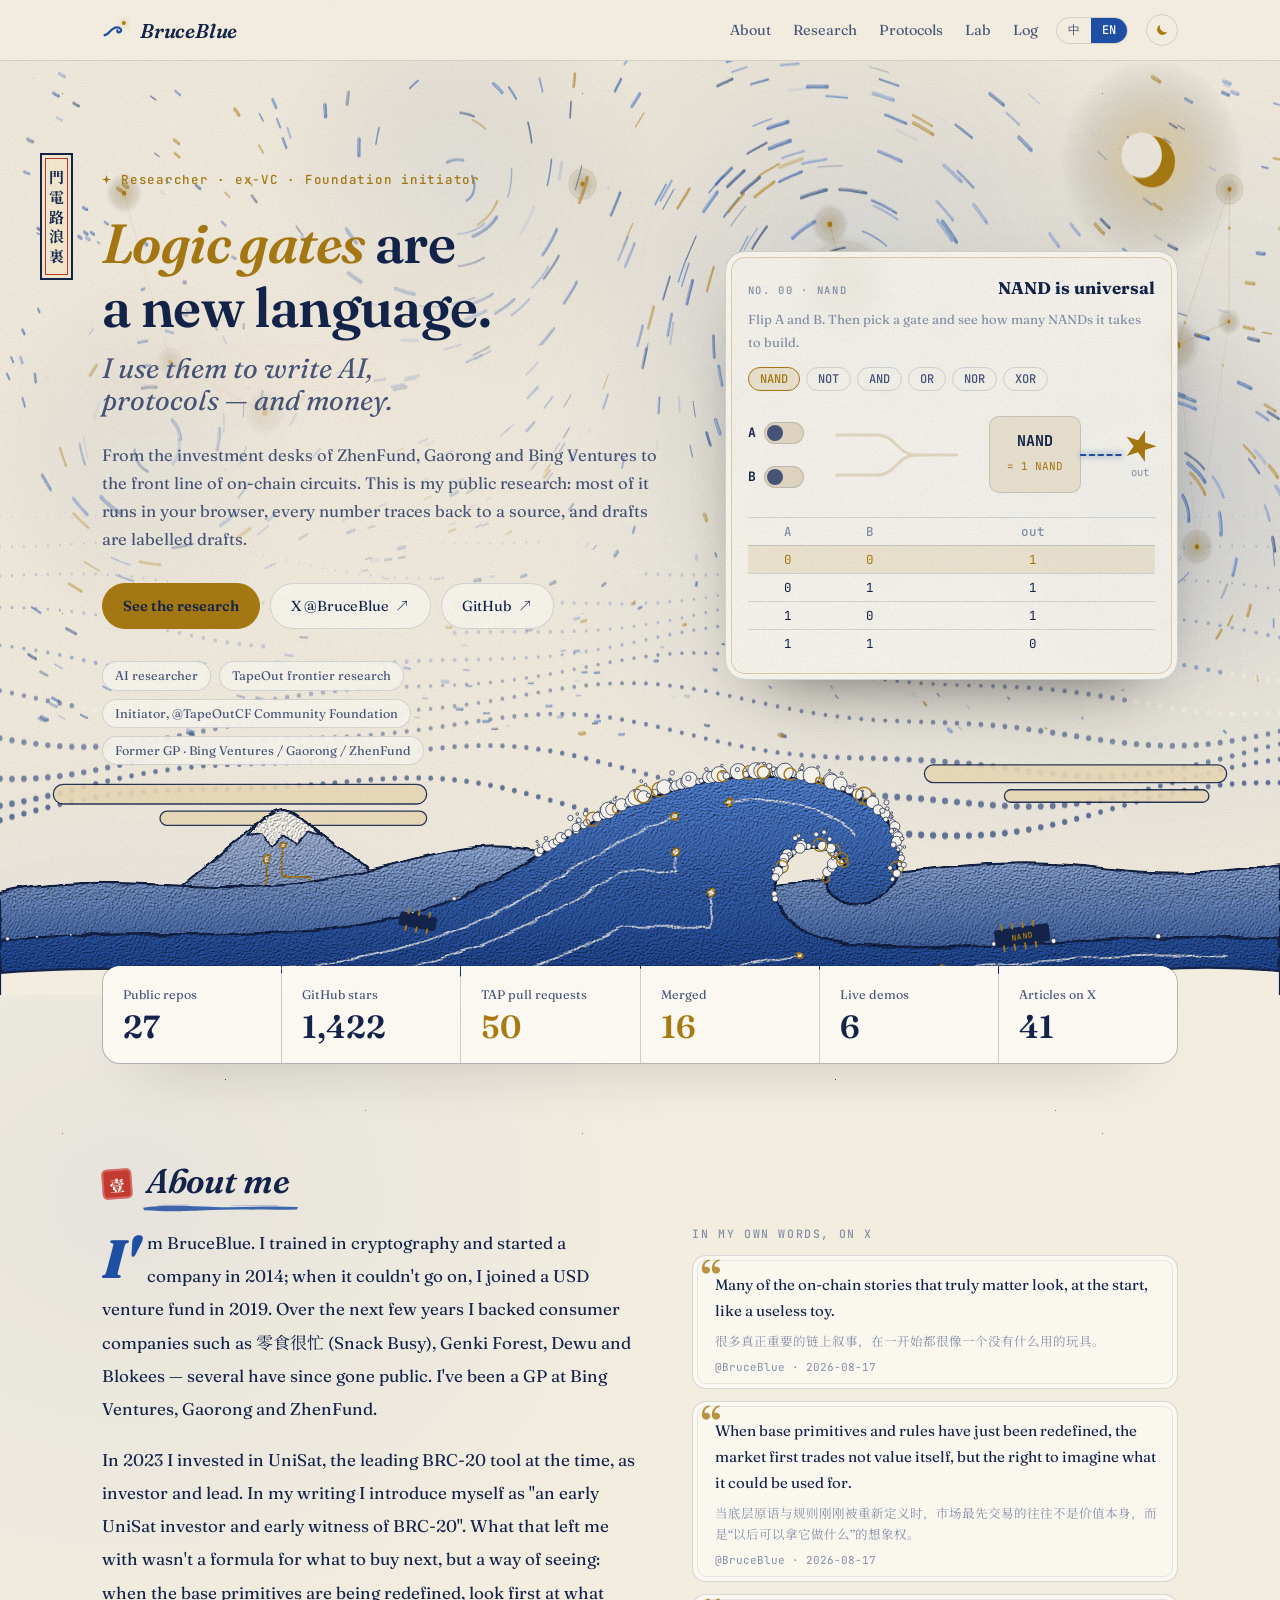
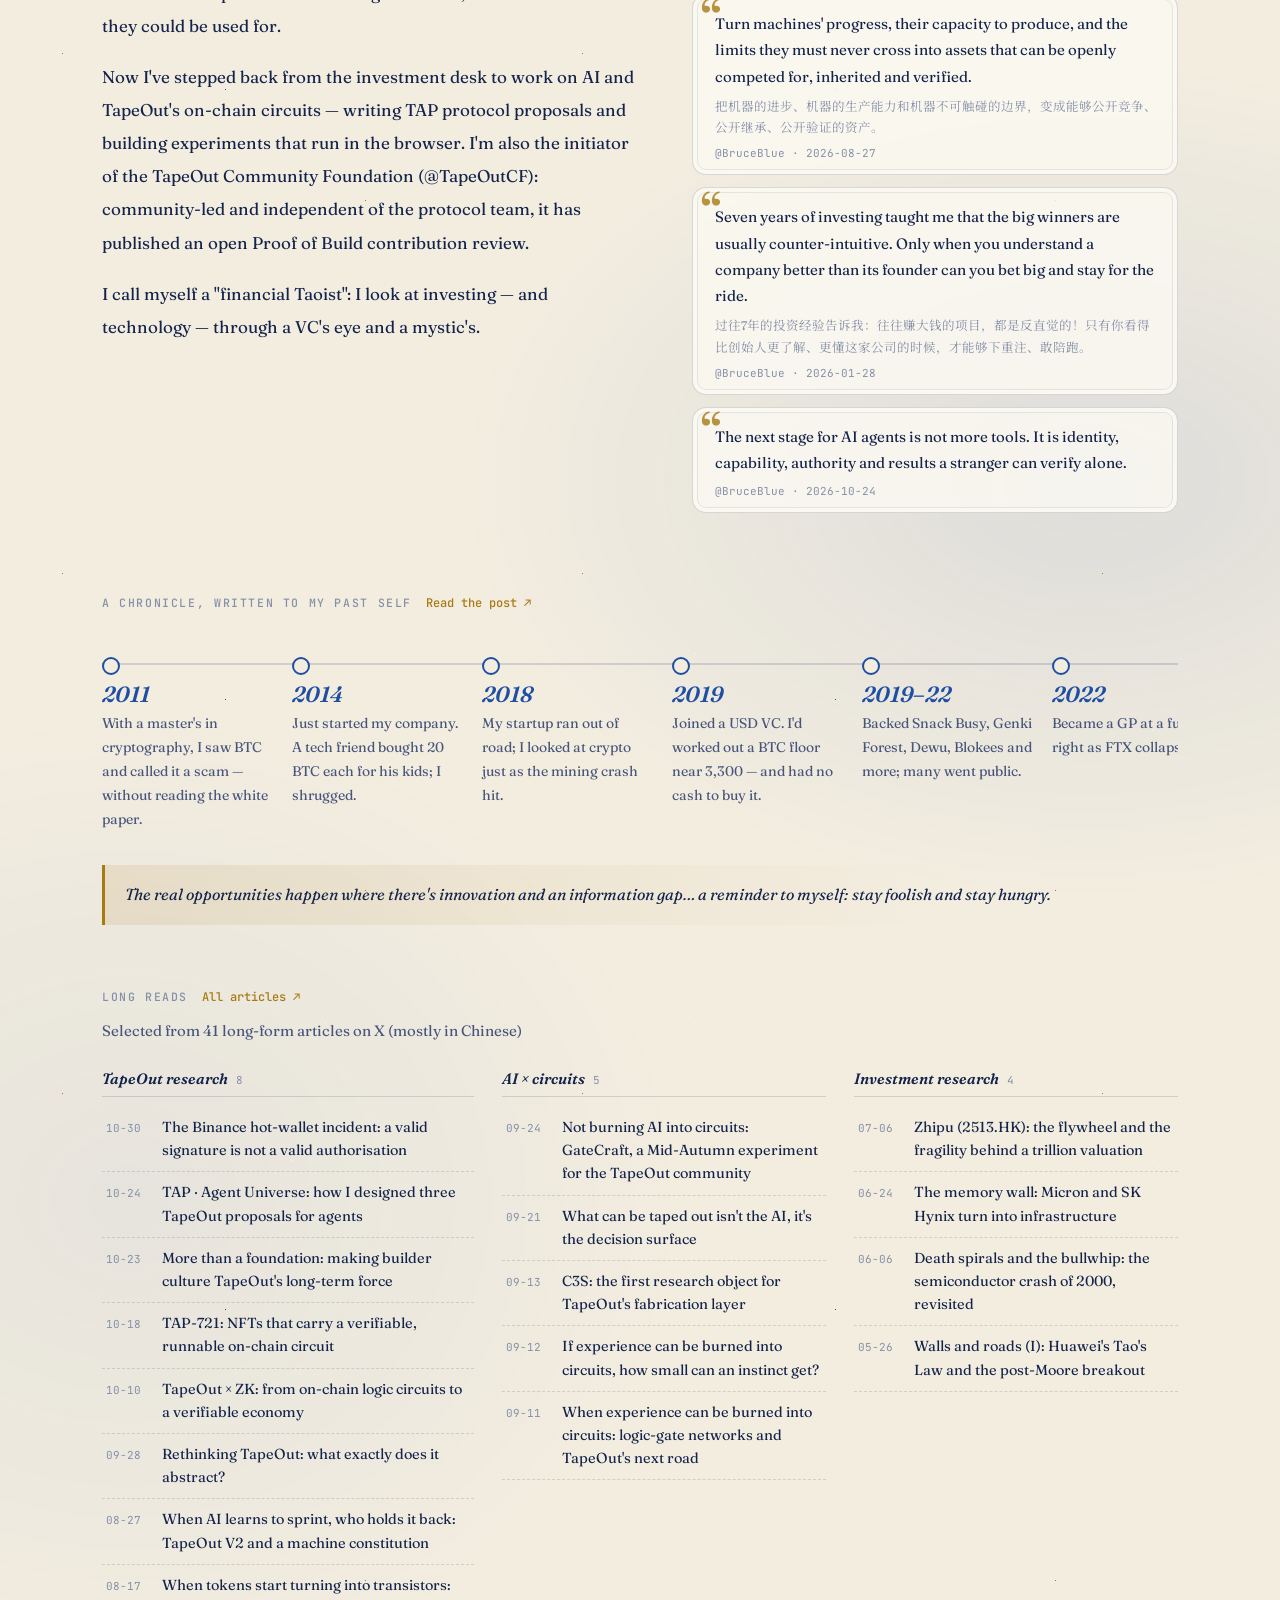
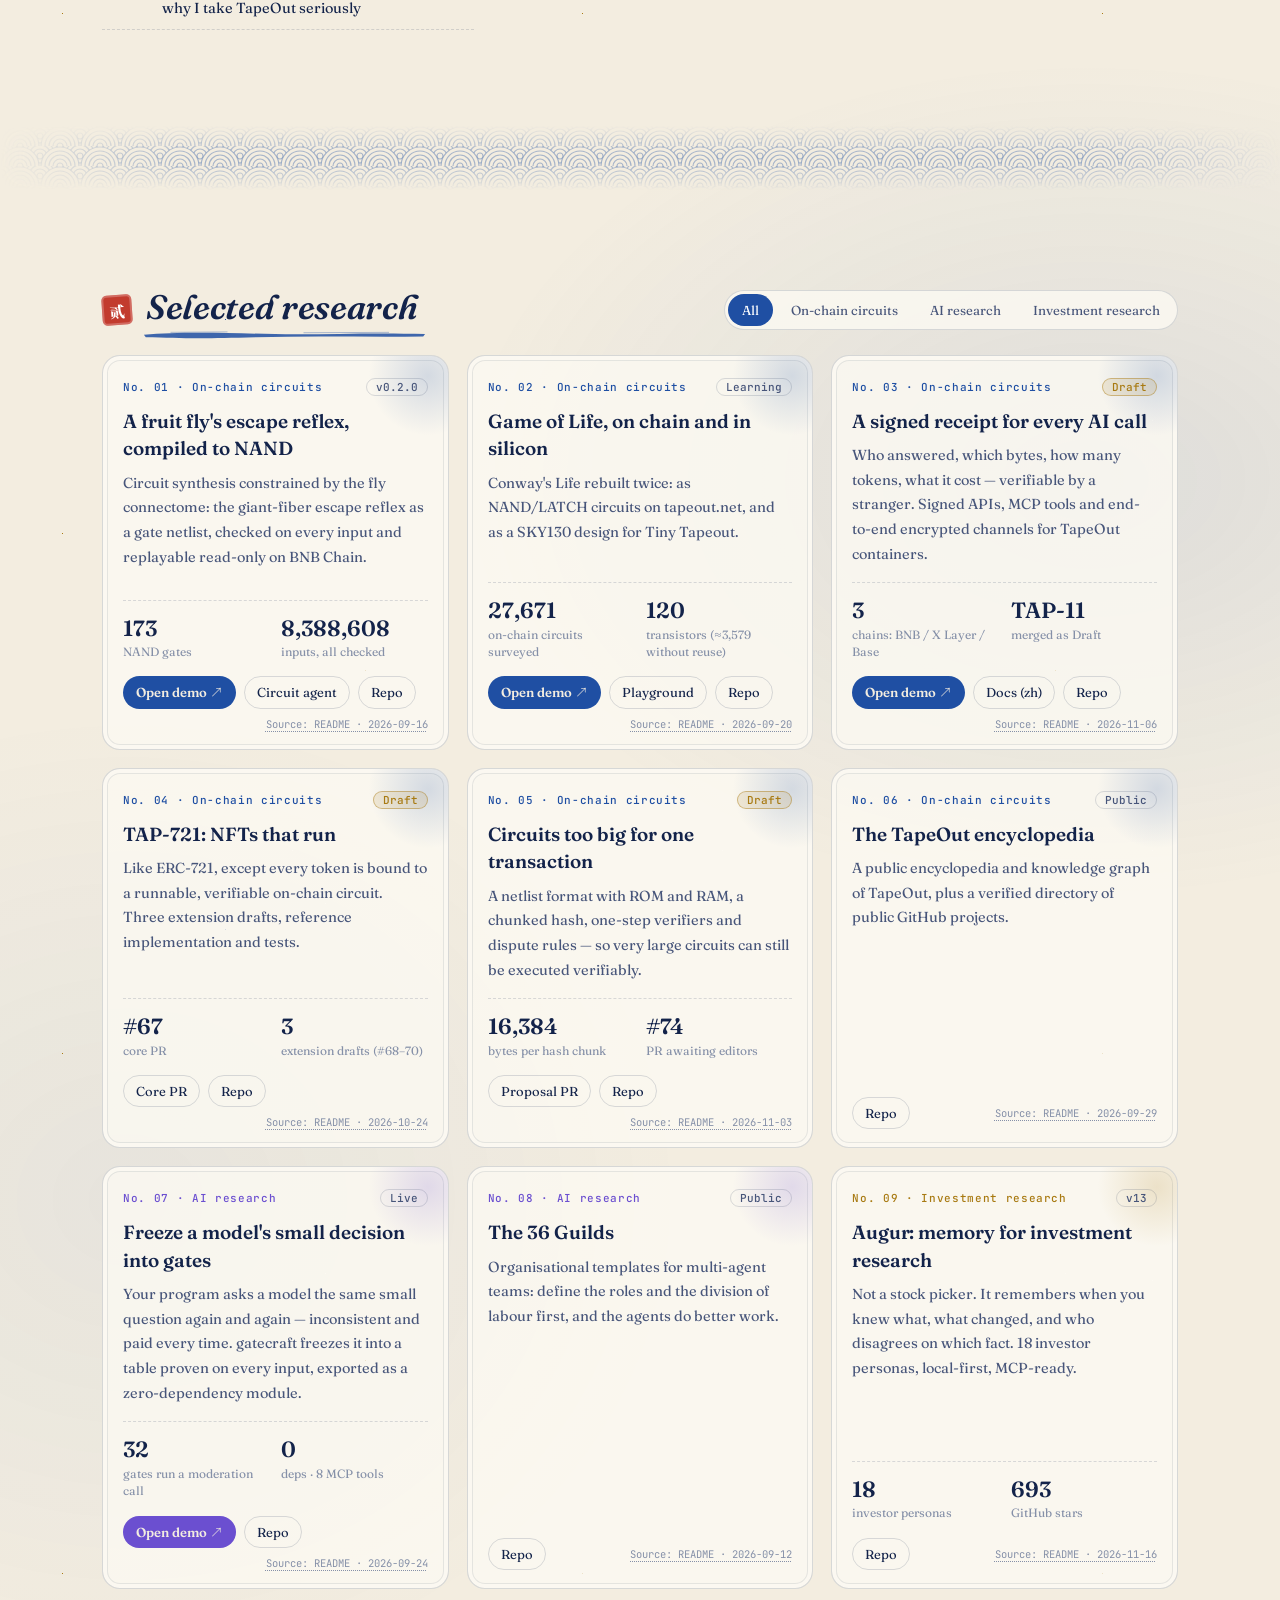
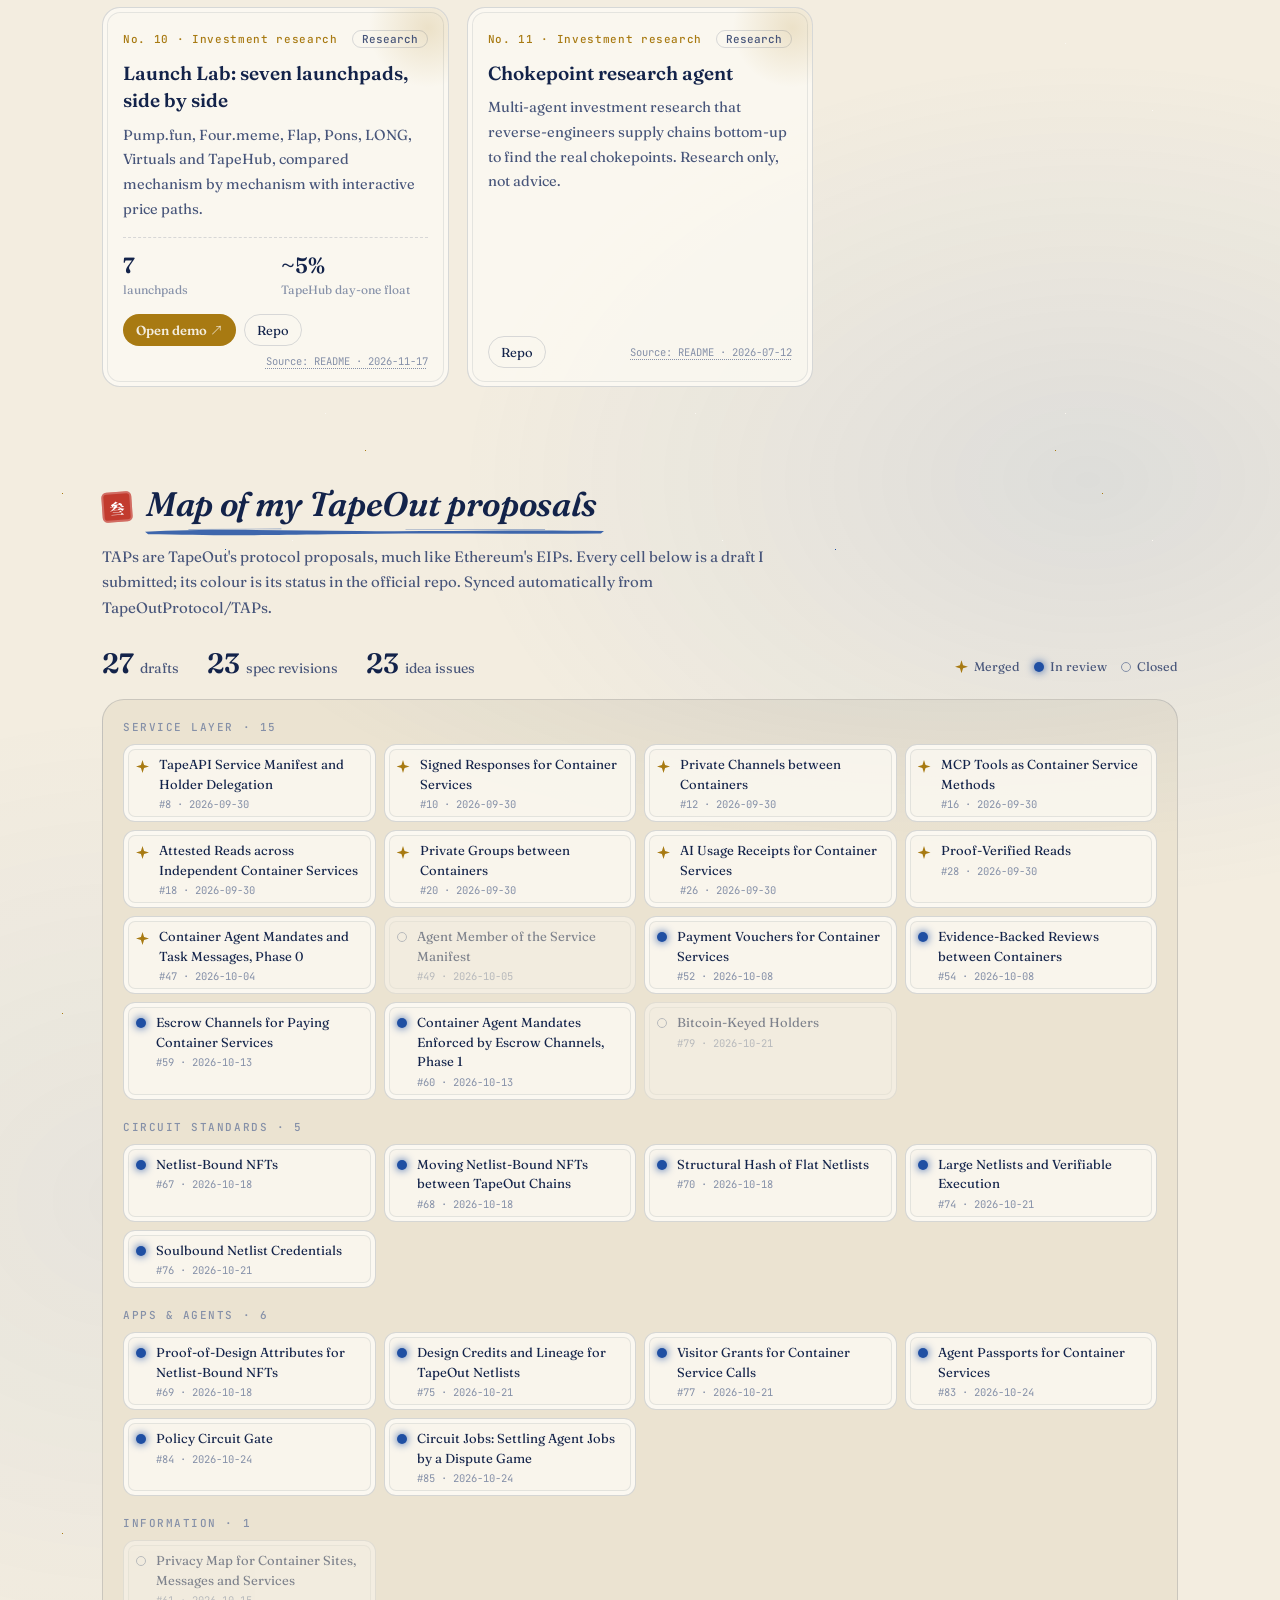
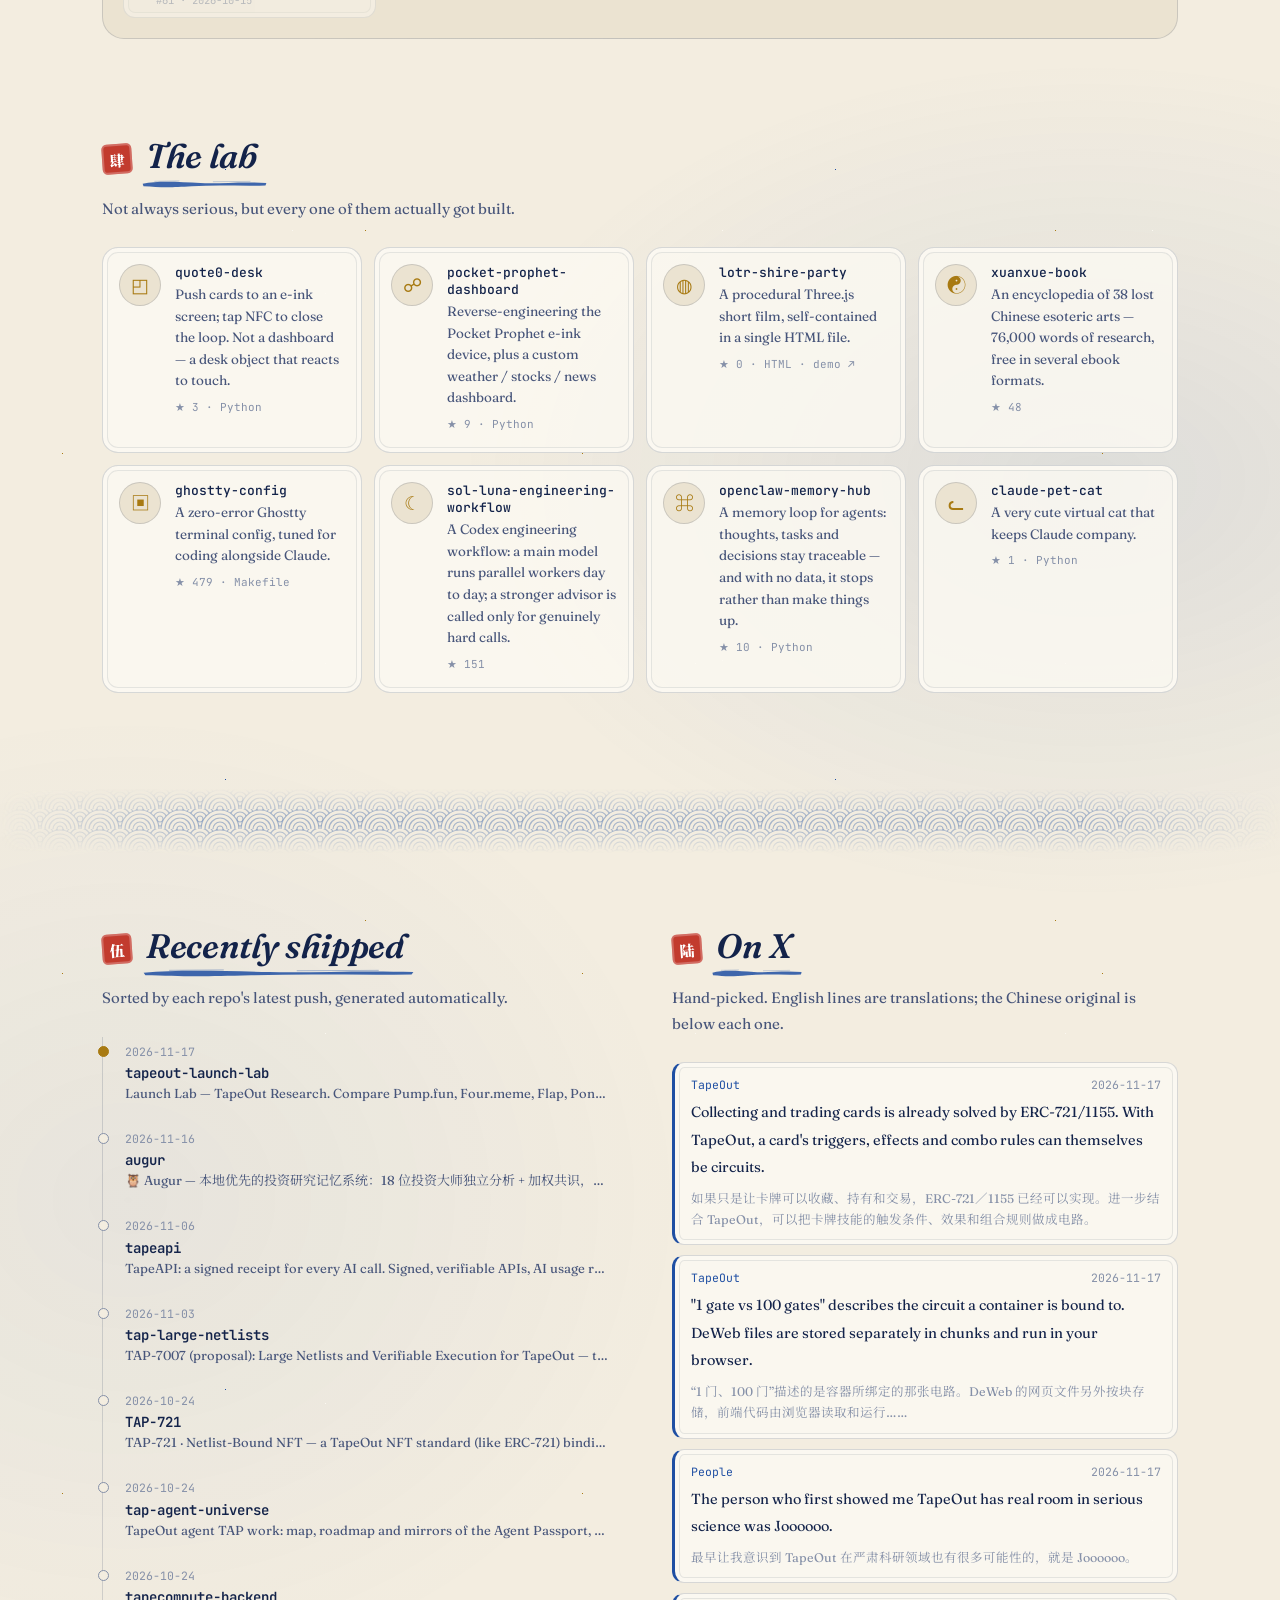
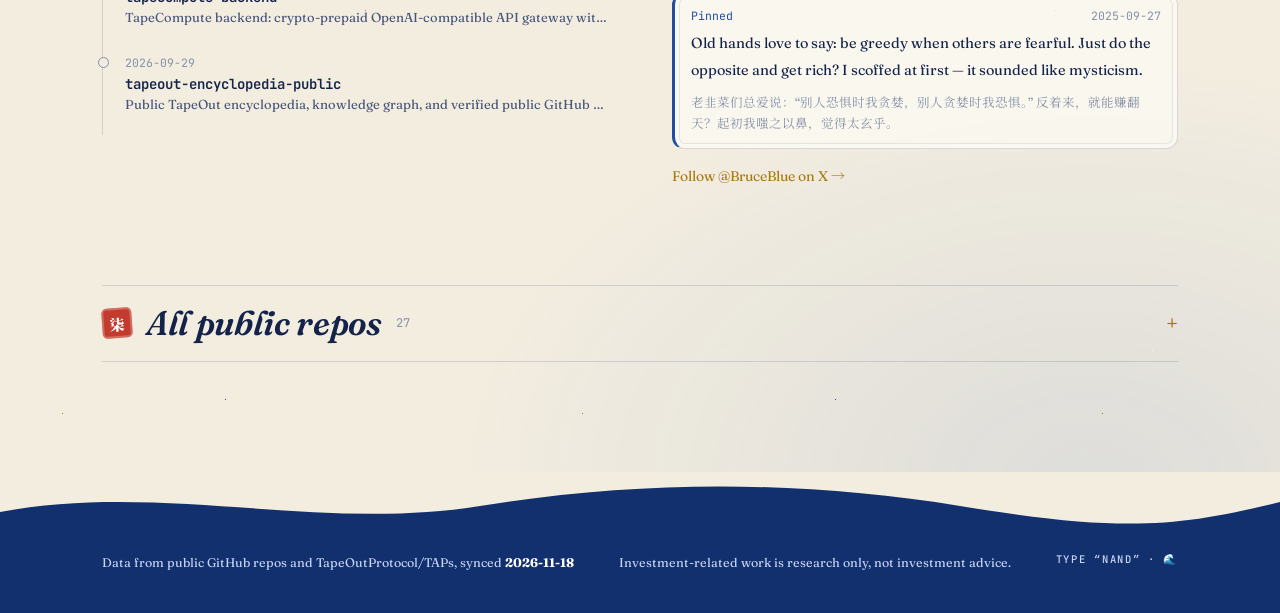
==== commit 6123133c: "Update site 2026-11-18" ====
--- a/index.html
+++ b/index.html
@@ -5,8 +5,23 @@
   <meta name="viewport" content="width=device-width, initial-scale=1" />
   <title>BruceBlue · Research</title>
   <meta name="description" content="BruceBlue — AI researcher, former VC, TapeOut frontier research. Public research on AI, on-chain circuits and protocols." />
+  <link rel="canonical" href="https://brucelanlan.github.io/" />
+  <meta property="og:type" content="website" />
+  <meta property="og:url" content="https://brucelanlan.github.io/" />
+  <meta property="og:site_name" content="BruceBlue" />
   <meta property="og:title" content="BruceBlue 🌊 门电路是一种新语言" />
-  <meta property="og:description" content="AI、链上电路与协议提案的公开研究。大多数点开就能跑。" />
+  <meta property="og:description" content="AI 研究员、前 VC、TapeOut 社区基金会发起人。AI、链上电路与协议提案的公开研究，大多数点开就能跑。" />
+  <meta property="og:image" content="https://brucelanlan.github.io/og.png" />
+  <meta property="og:image:width" content="1200" />
+  <meta property="og:image:height" content="630" />
+  <meta property="og:image:alt" content="星空与浮世绘大浪：门电路是一种新语言。BruceBlue 的公开研究。" />
+  <meta name="twitter:card" content="summary_large_image" />
+  <meta name="twitter:site" content="@BruceBlue" />
+  <meta name="twitter:creator" content="@BruceBlue" />
+  <meta name="twitter:title" content="BruceBlue 🌊 门电路是一种新语言" />
+  <meta name="twitter:description" content="AI 研究员、前 VC、TapeOut 社区基金会发起人。AI、链上电路与协议提案的公开研究。" />
+  <meta name="twitter:image" content="https://brucelanlan.github.io/og.png" />
+  <meta name="twitter:image:alt" content="星空与浮世绘大浪：门电路是一种新语言。" />
   <link rel="icon" href="data:image/svg+xml,%3Csvg xmlns='http://www.w3.org/2000/svg' viewBox='0 0 32 32'%3E%3Crect width='32' height='32' rx='7' fill='%23081030'/%3E%3Cpath d='M4 22c5 0 7-9 14-9 4 0 6 3 4 5-1.5 1.5-4 .5-3.5-1.5' fill='none' stroke='%236fa8ff' stroke-width='2.4' stroke-linecap='round'/%3E%3Ccircle cx='24' cy='8' r='2.2' fill='%23f4c95d'/%3E%3C/svg%3E" />
   <link rel="preconnect" href="https://fonts.googleapis.com" />
   <link rel="preconnect" href="https://fonts.gstatic.com" crossorigin />
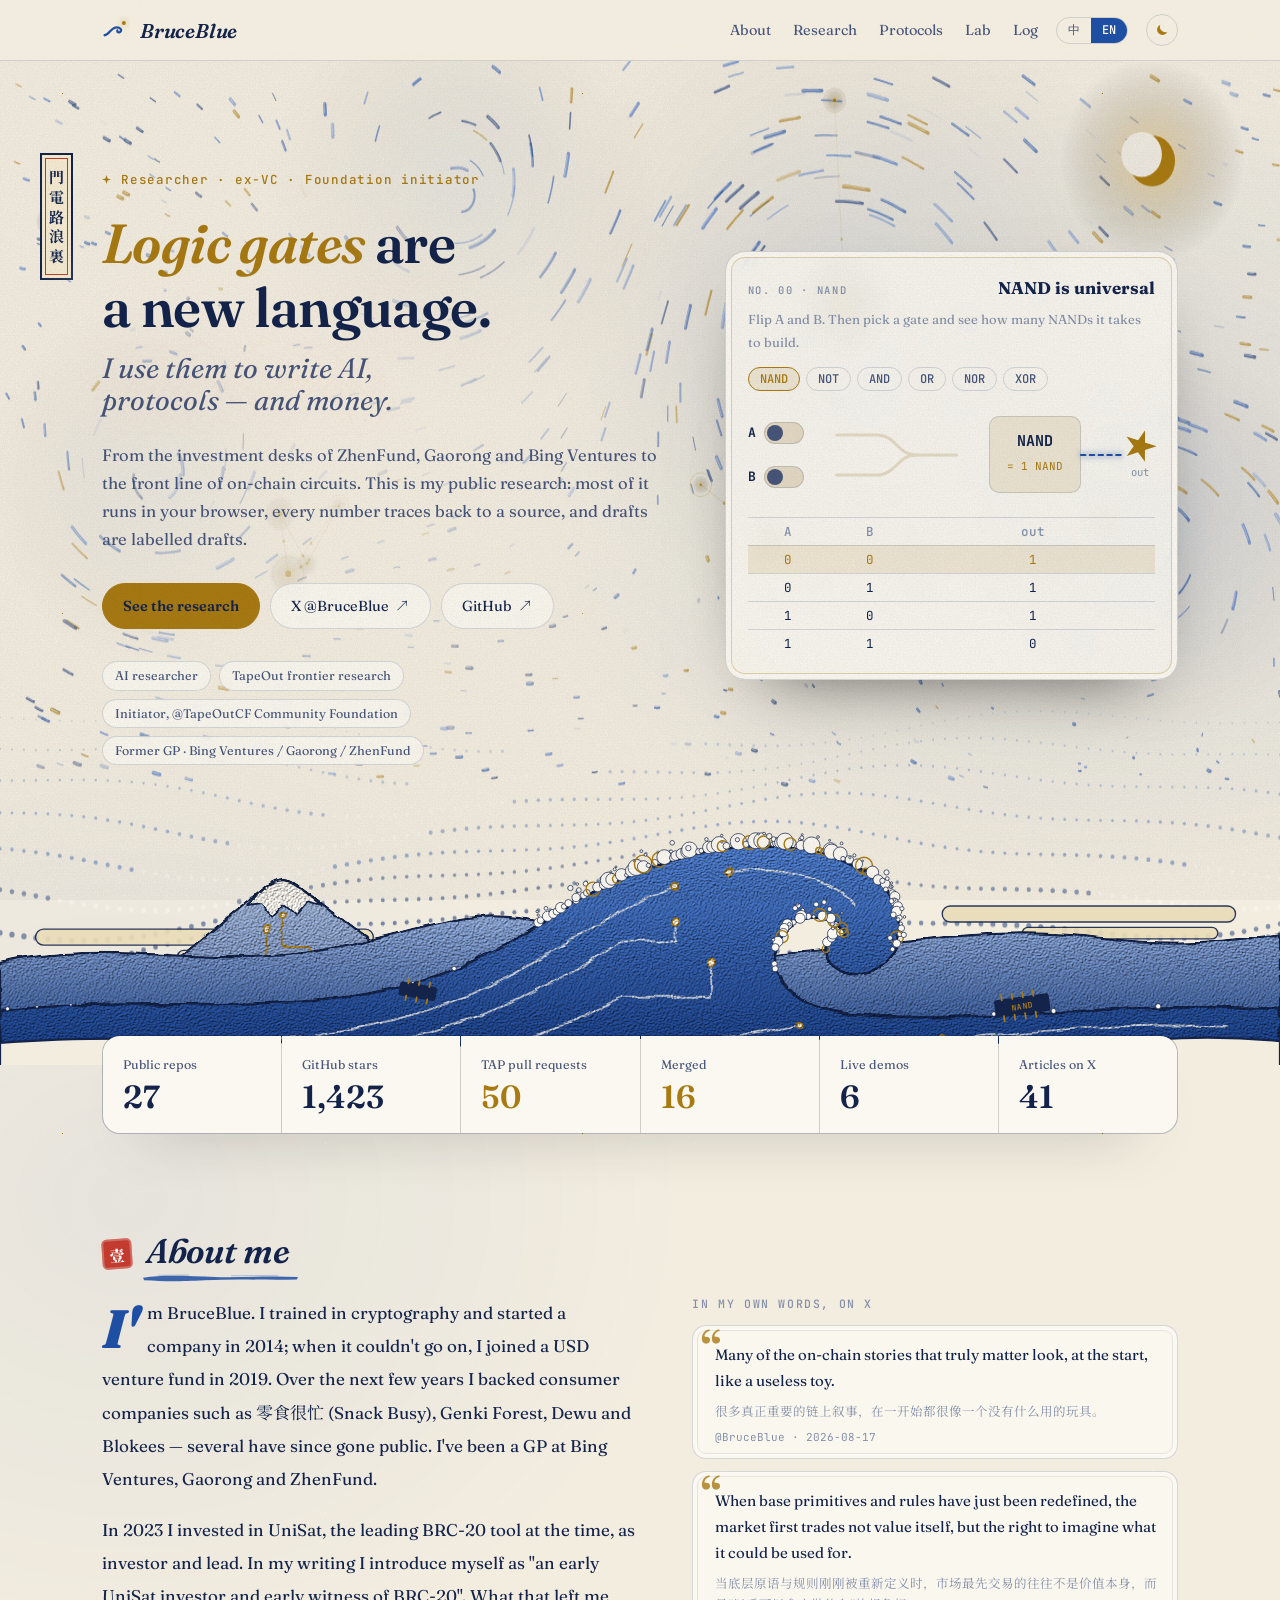
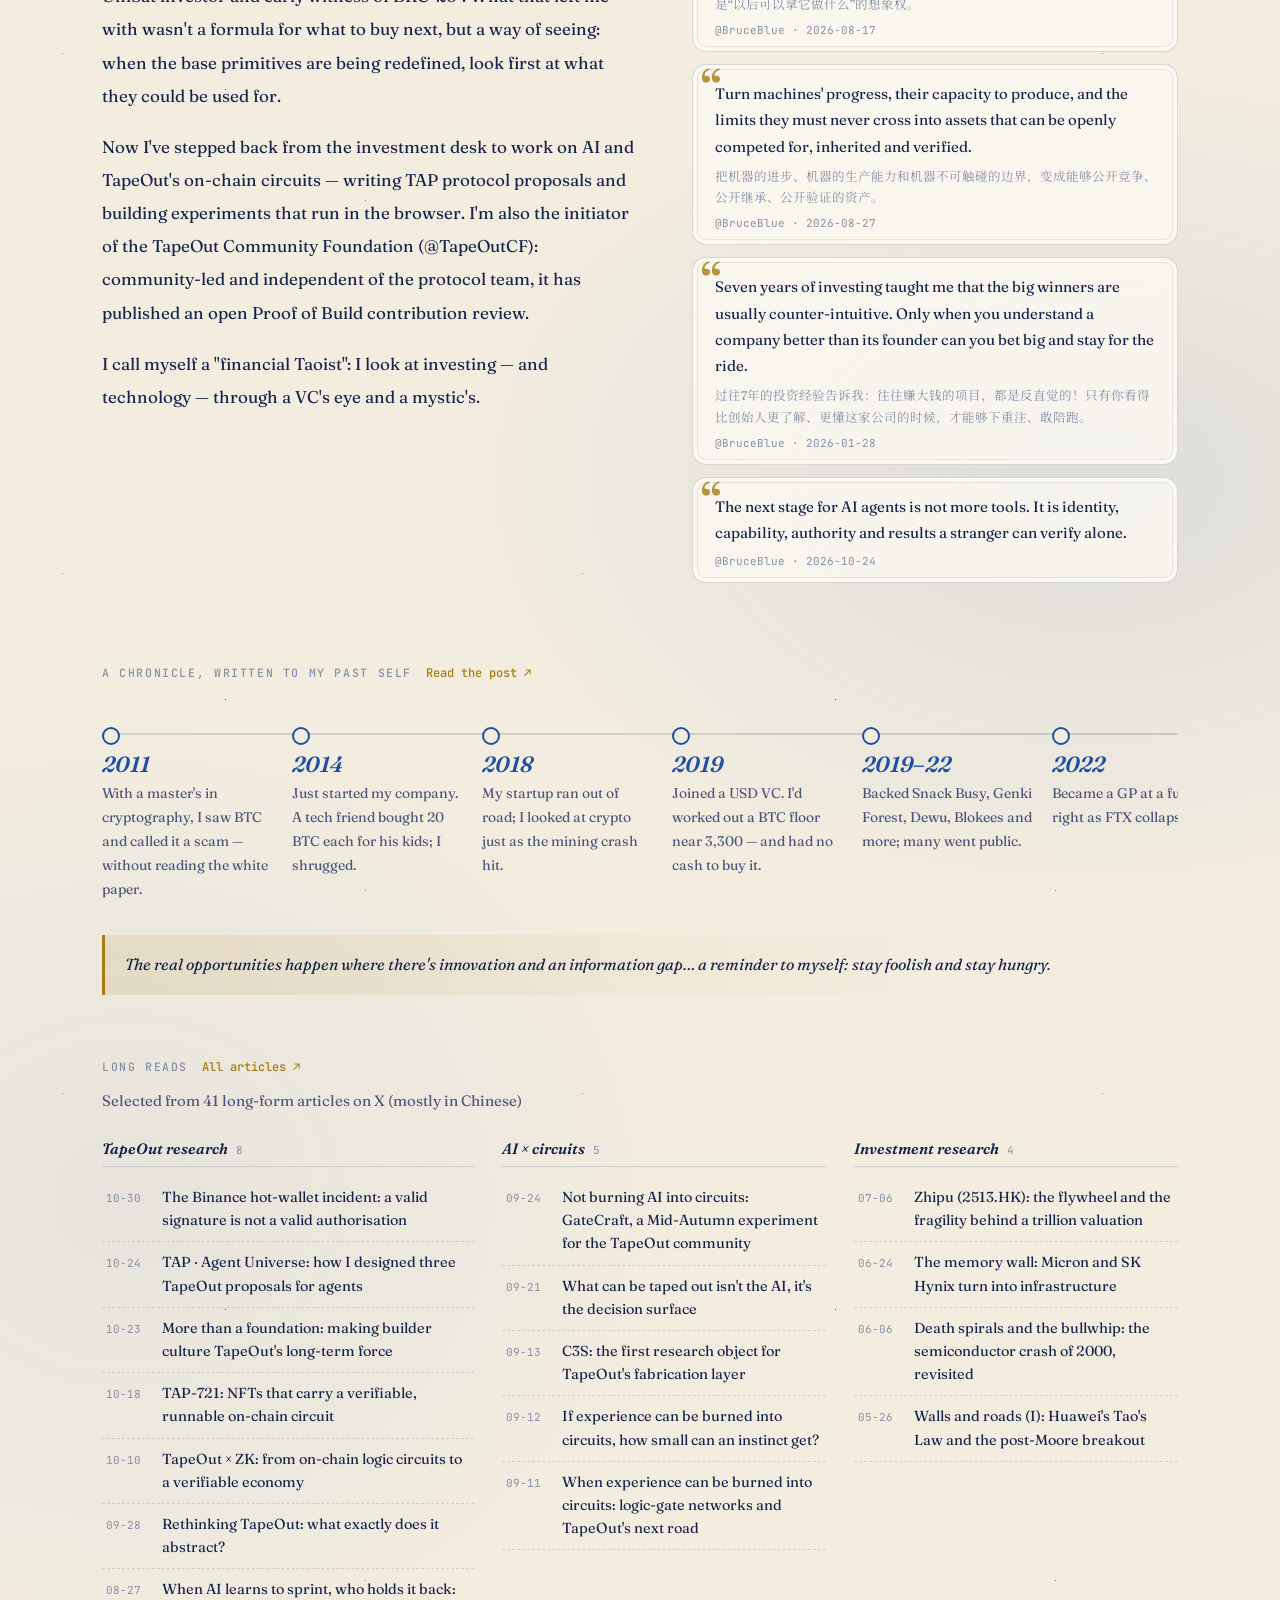
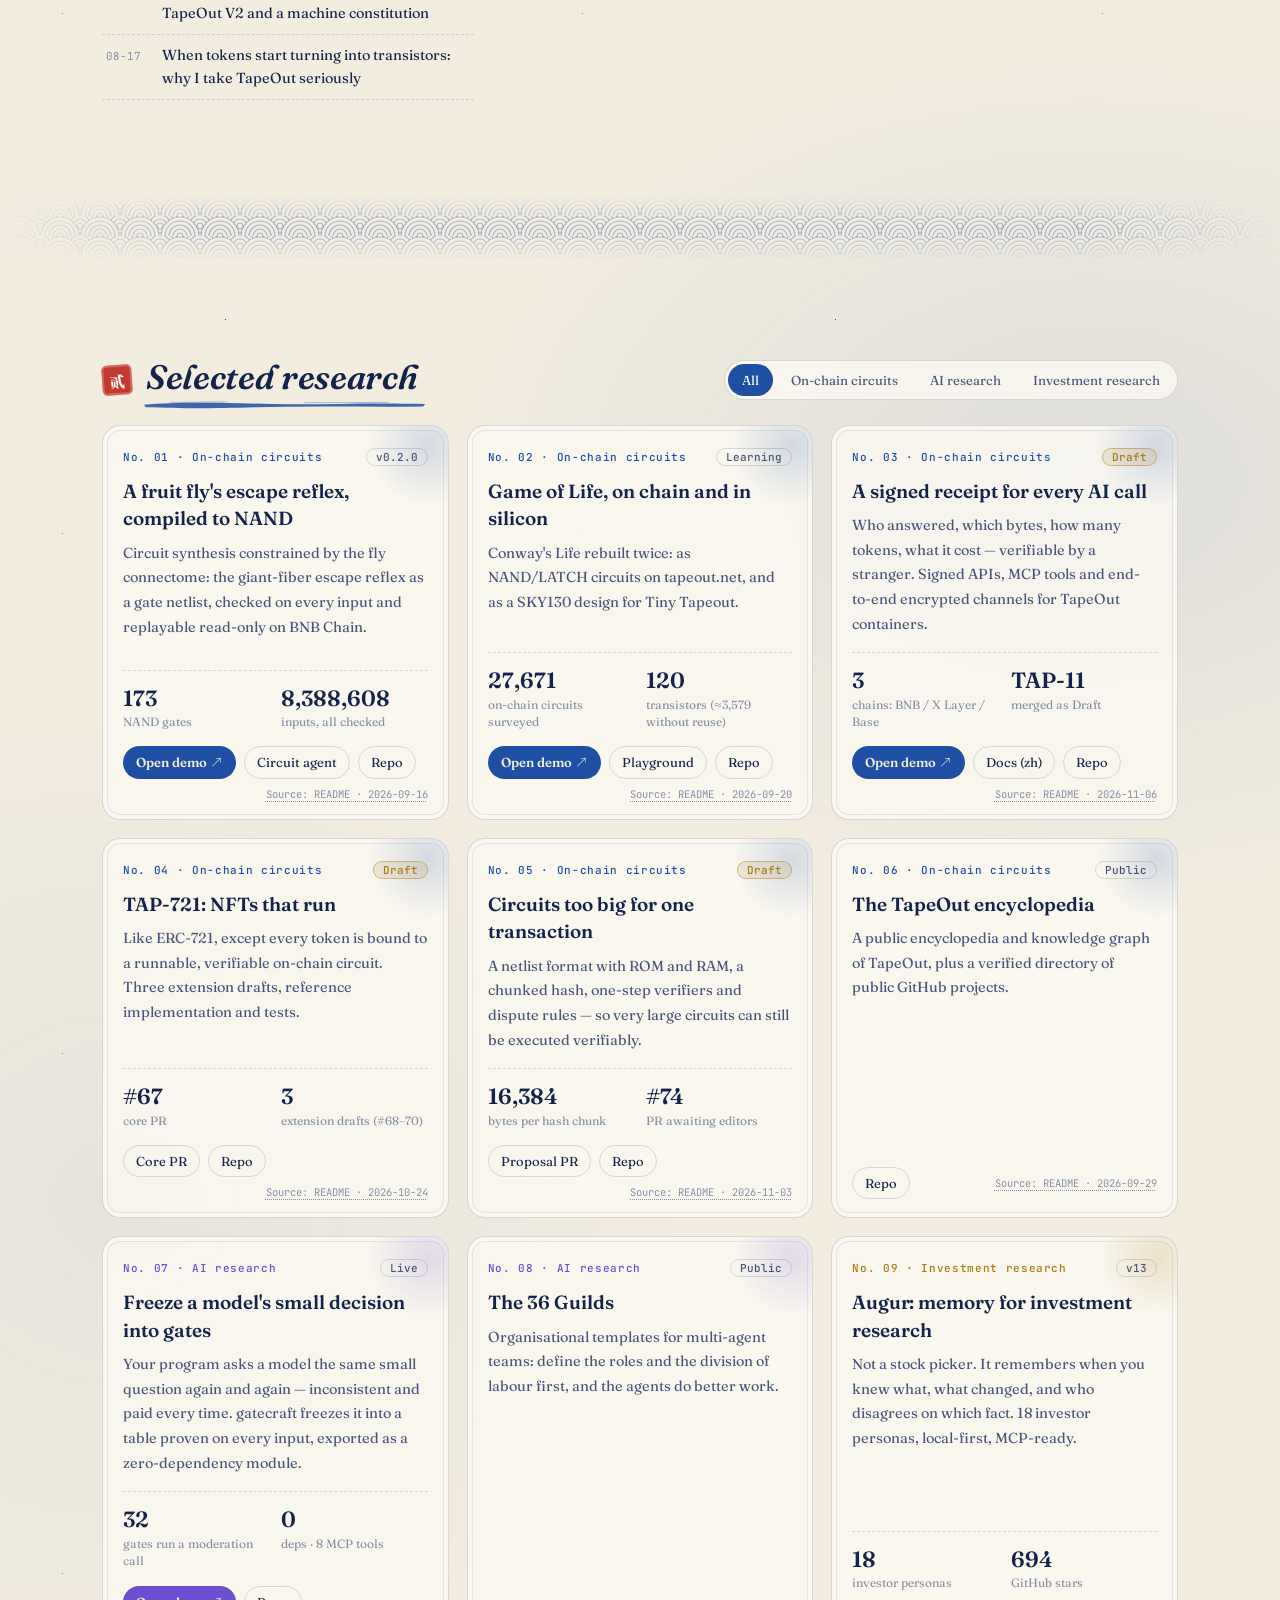
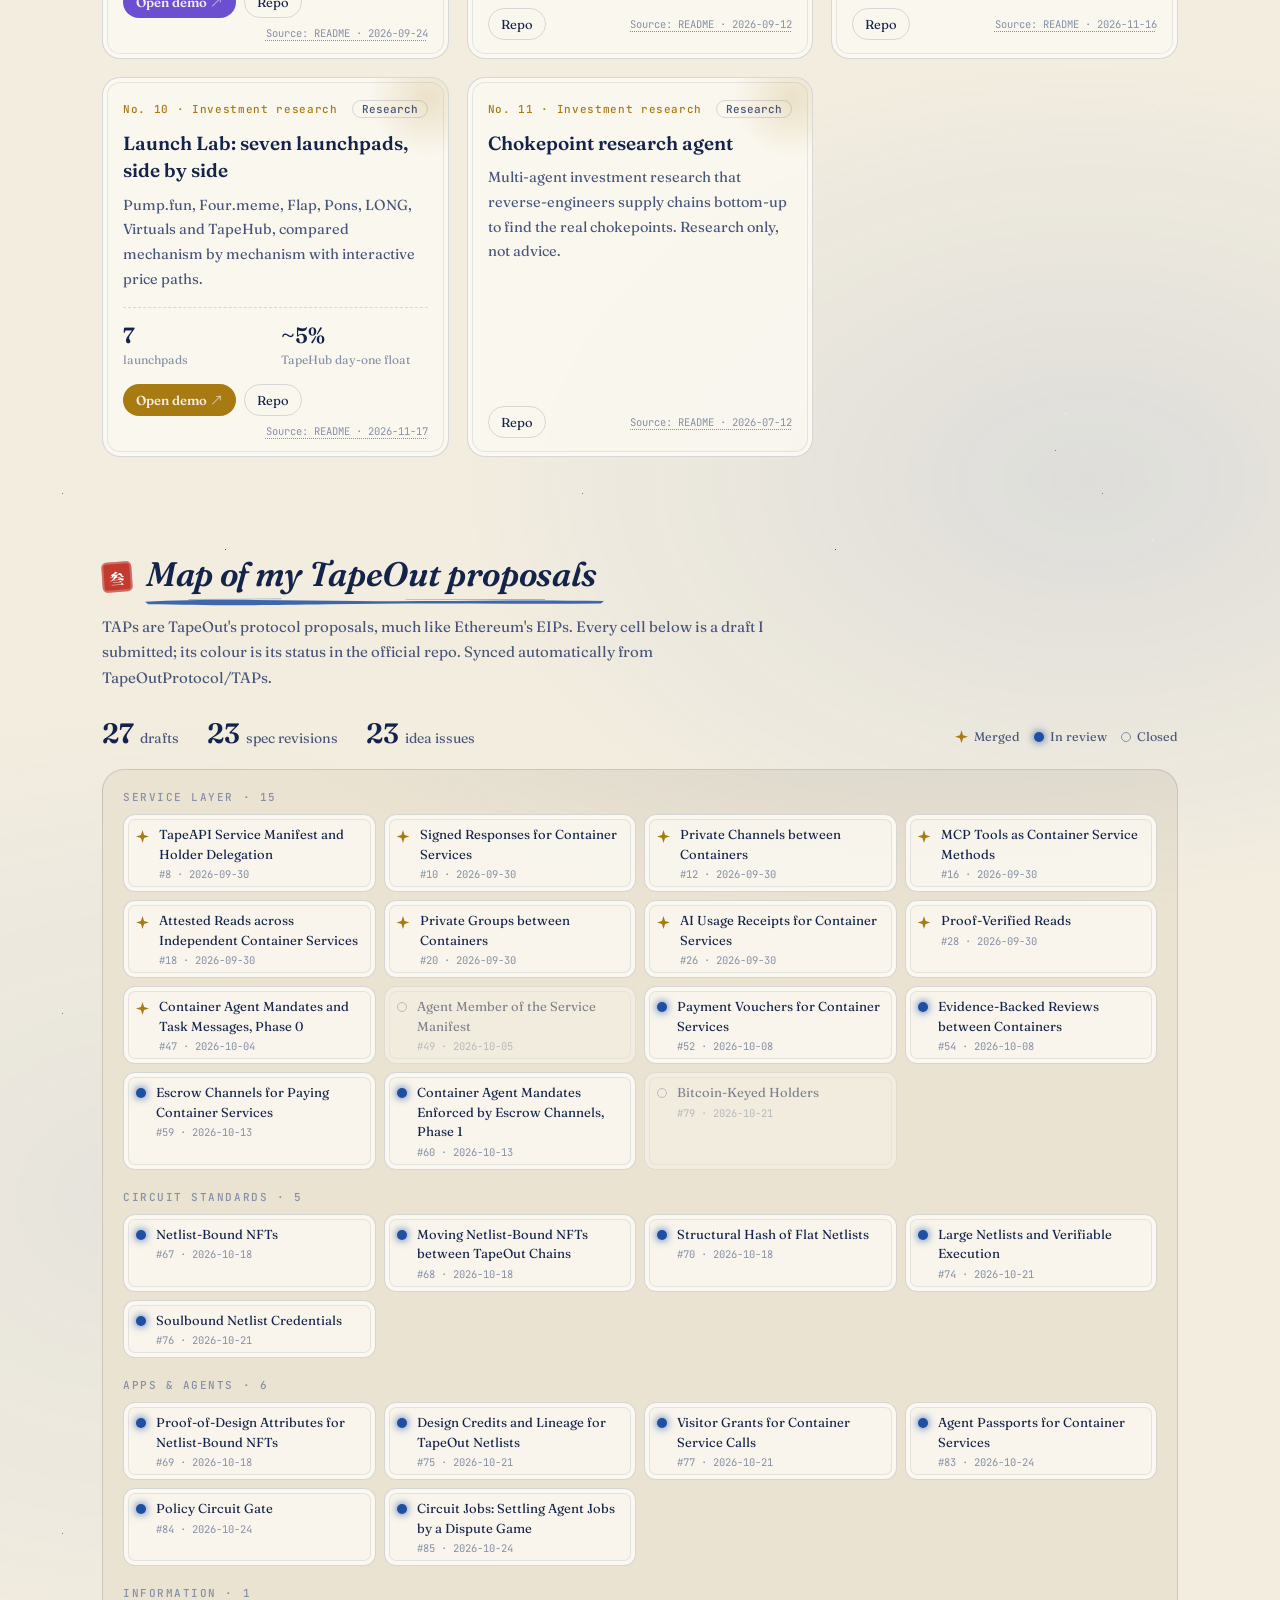
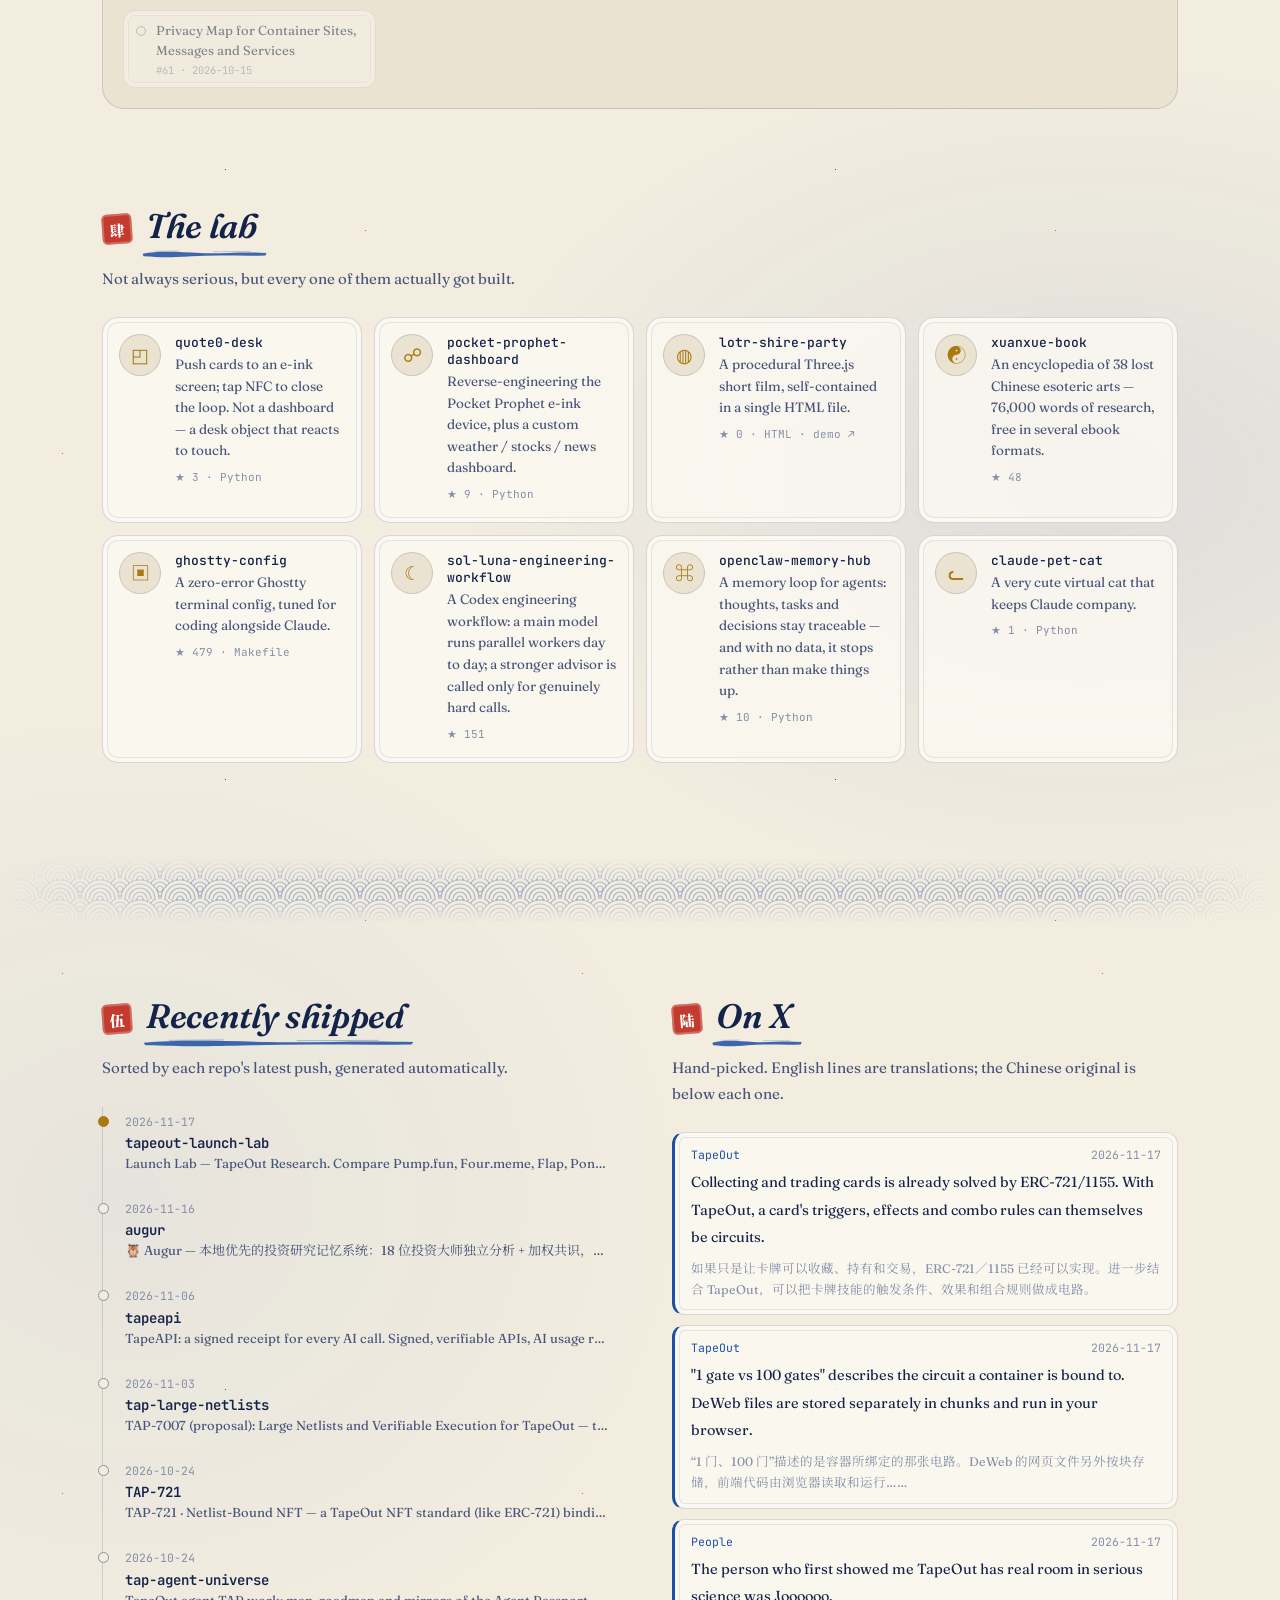
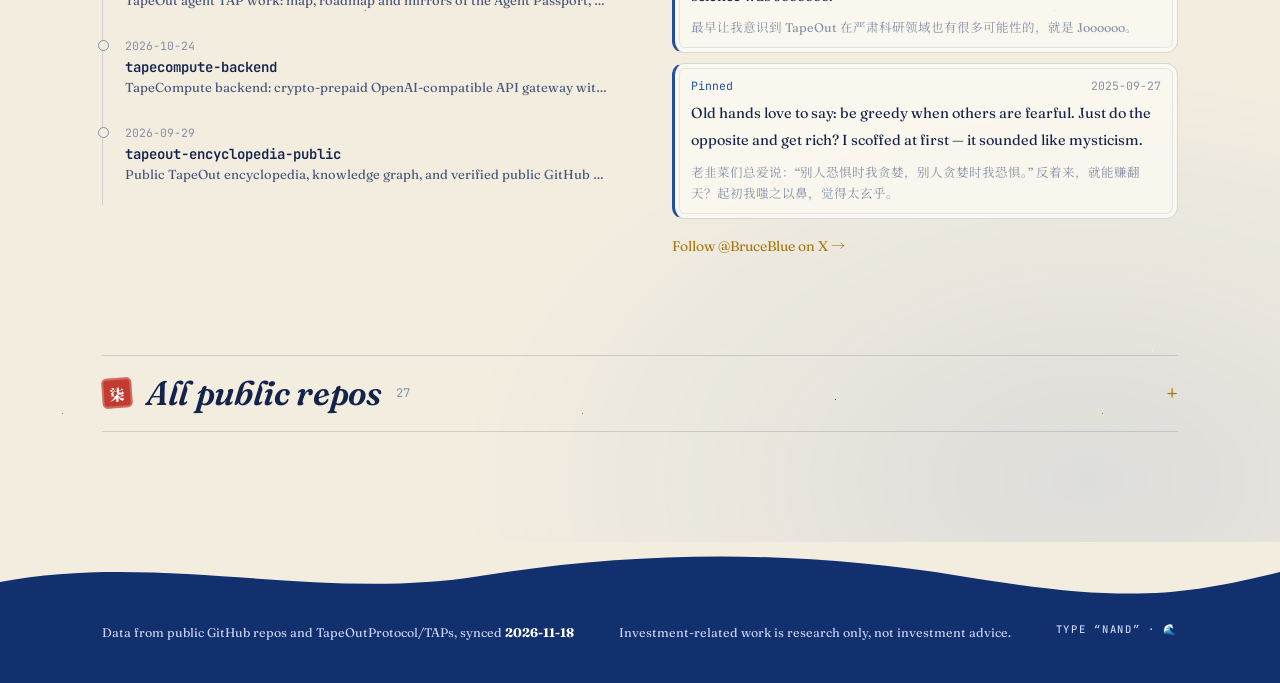
==== commit 597183bc: "Update site 2026-11-18" ====
--- a/index.html
+++ b/index.html
@@ -111,8 +111,8 @@
 
         <!-- 霞云（kasumi） -->
         <g class="kasumi">
-          <rect x="60" y="92" width="420" height="22" rx="11" /><rect x="180" y="122" width="300" height="16" rx="8" />
-          <rect x="1040" y="70" width="340" height="20" rx="10" /><rect x="1130" y="98" width="230" height="14" rx="7" />
+          <rect x="40" y="176" width="380" height="18" rx="9" /><rect x="200" y="200" width="260" height="13" rx="6.5" />
+          <rect x="1060" y="150" width="330" height="18" rx="9" /><rect x="1150" y="174" width="220" height="13" rx="6.5" />
         </g>
 
         <!-- 远山，山脊铺着走线 -->
--- a/assets/style.css
+++ b/assets/style.css
@@ -91,7 +91,8 @@
 @media (max-width: 700px) { .nav nav { display: none; } .lang { margin-left: auto; } }
 
 /* ---------- hero: 星空 + 浪 ---------- */
-.hero { position: relative; overflow: hidden; padding-bottom: 230px; }
+.hero { position: relative; overflow: hidden; padding-bottom: 300px; }
+.hero-grid { z-index: 3; }
 #sky { position: absolute; inset: 0; width: 100%; height: 100%; z-index: 0; }
 .hero-grid { display: grid; grid-template-columns: 1fr; gap: 40px; padding-top: 72px; align-items: center; }
 @media (min-width: 980px) { .hero-grid { grid-template-columns: 1.25fr 1fr; gap: 56px; padding-top: 104px; } }
